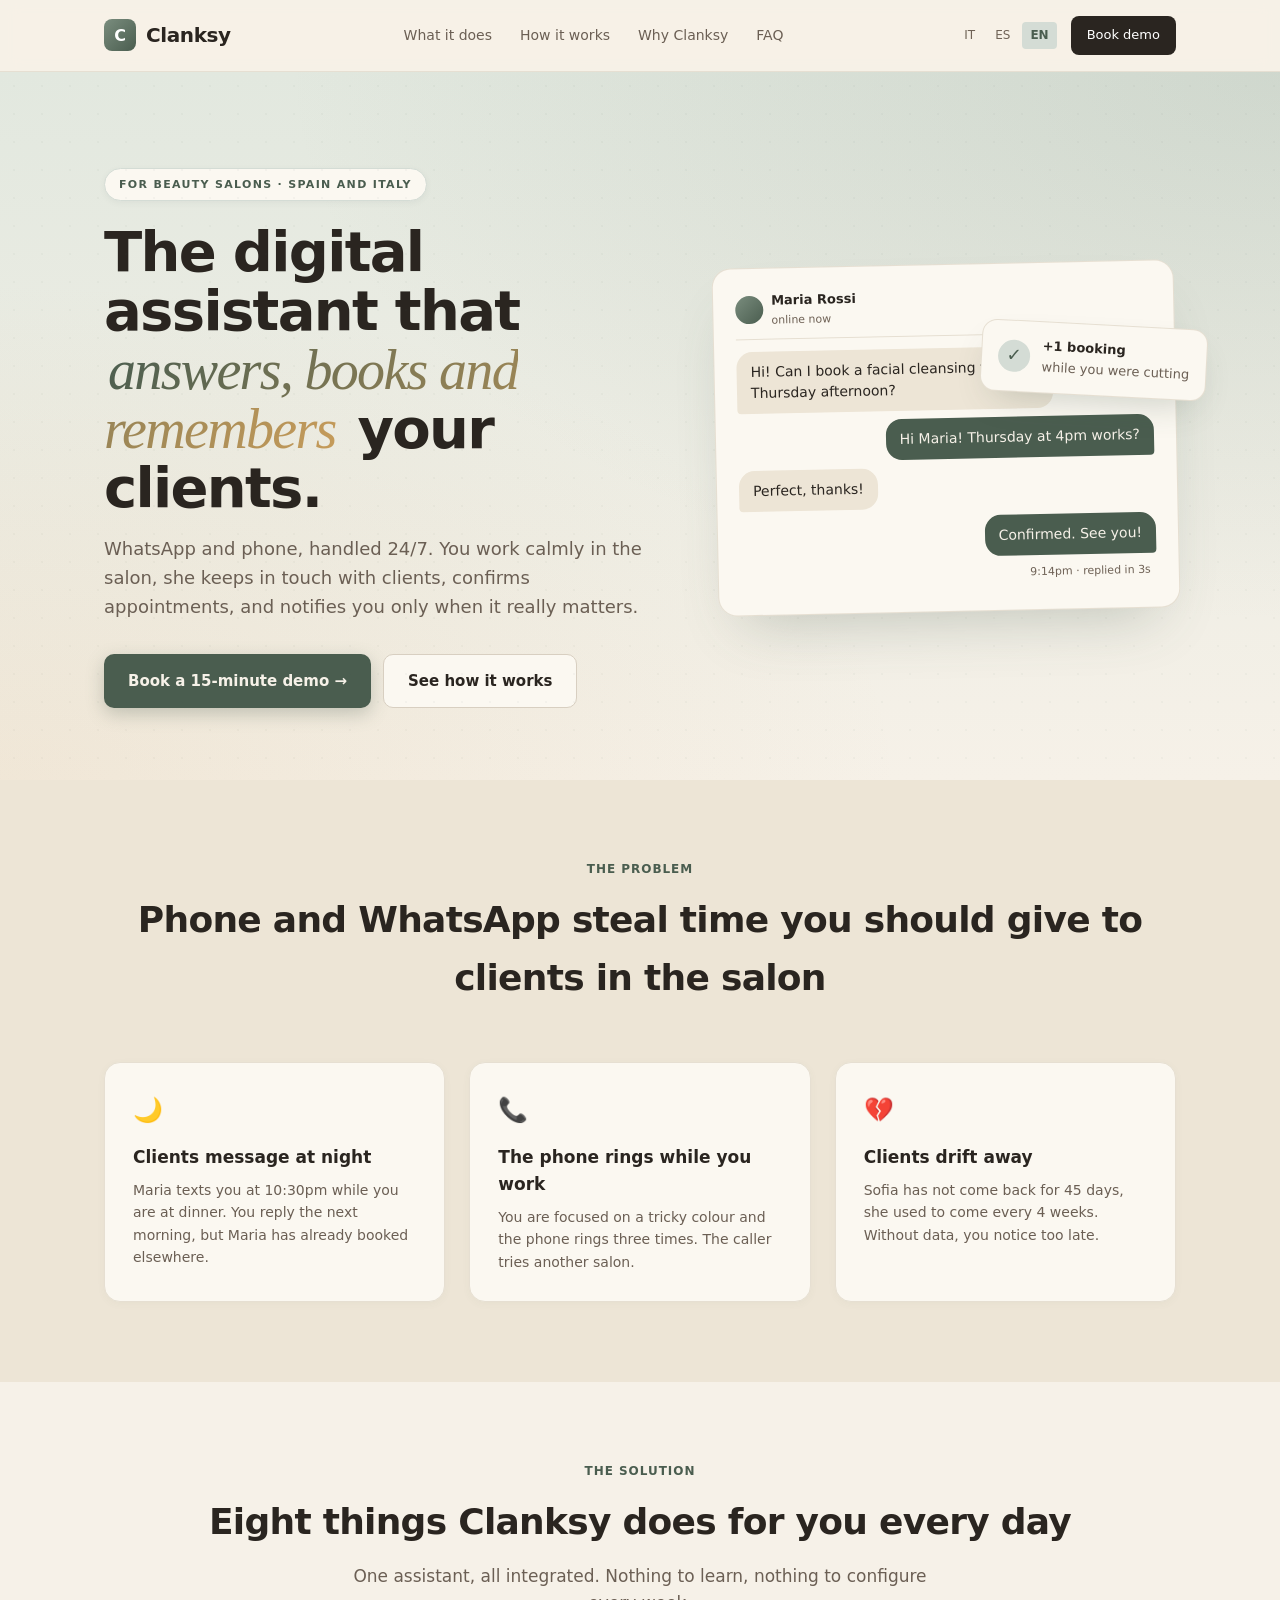
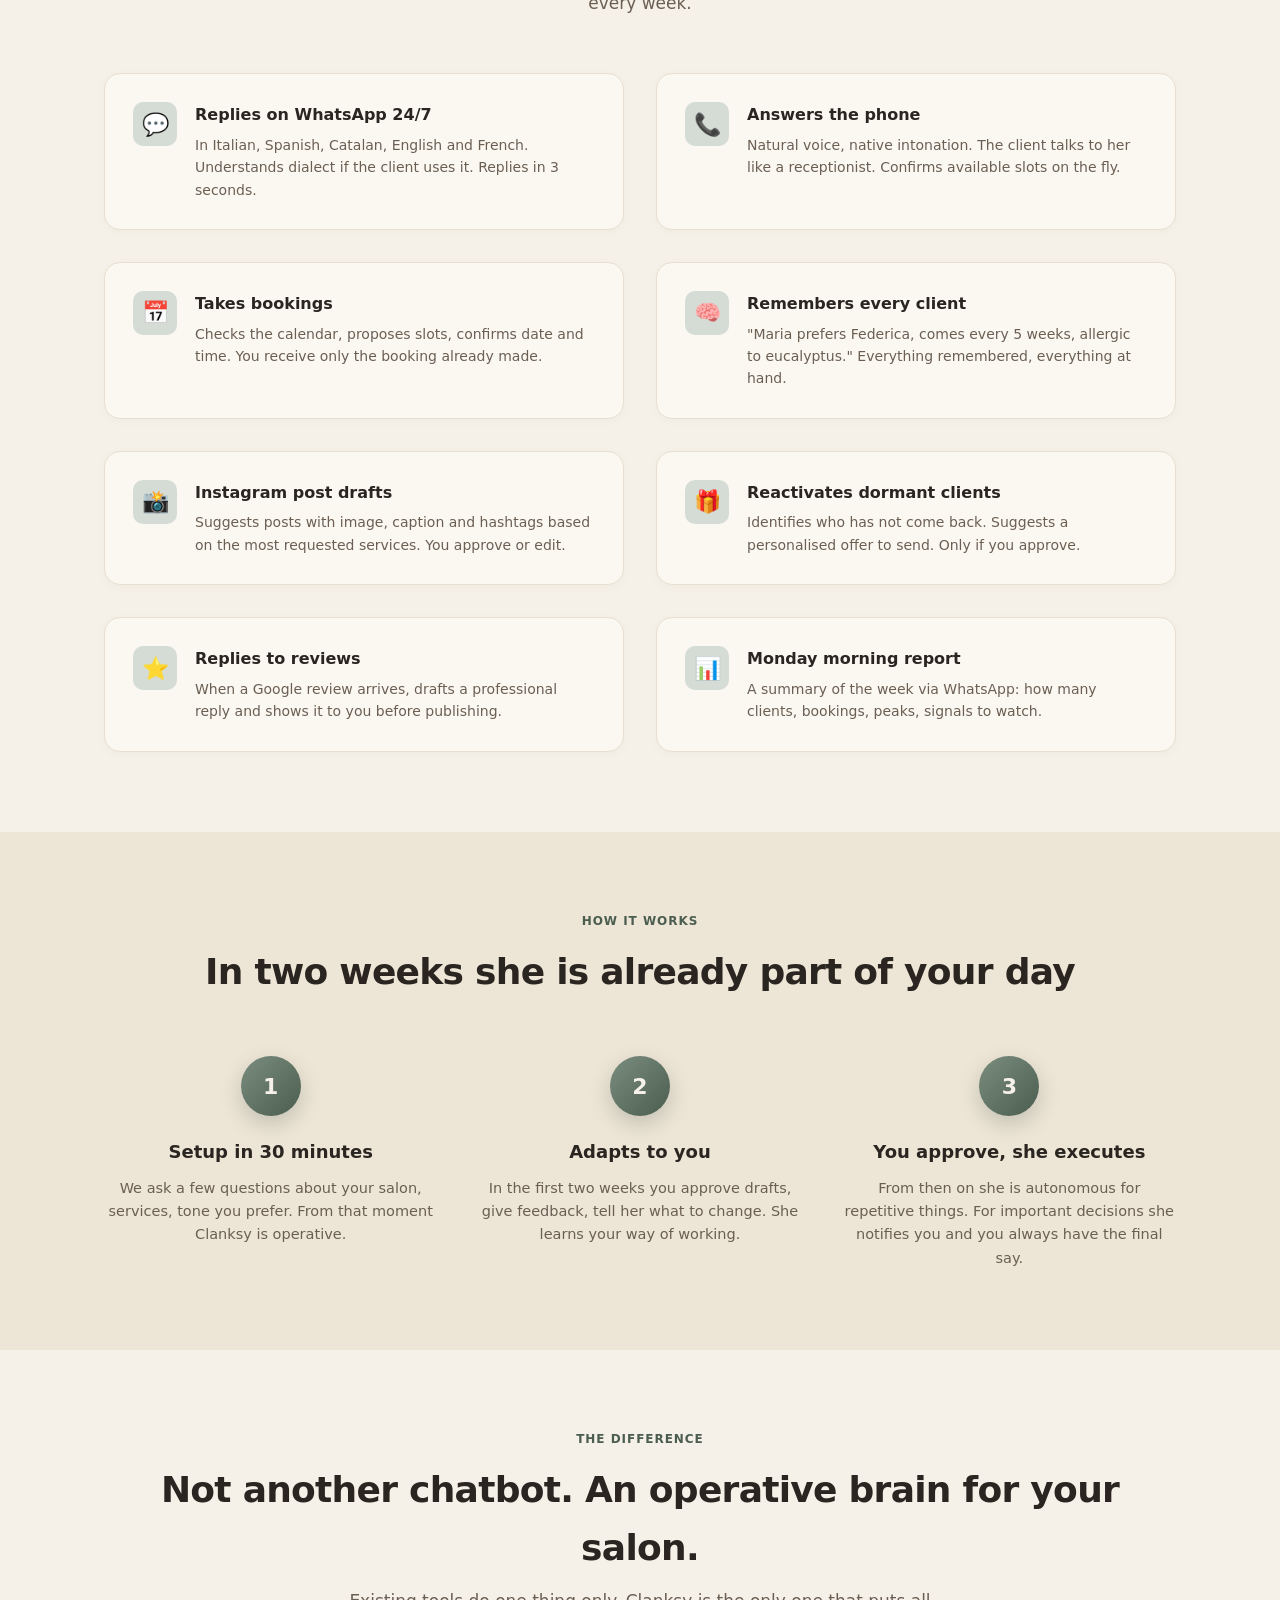
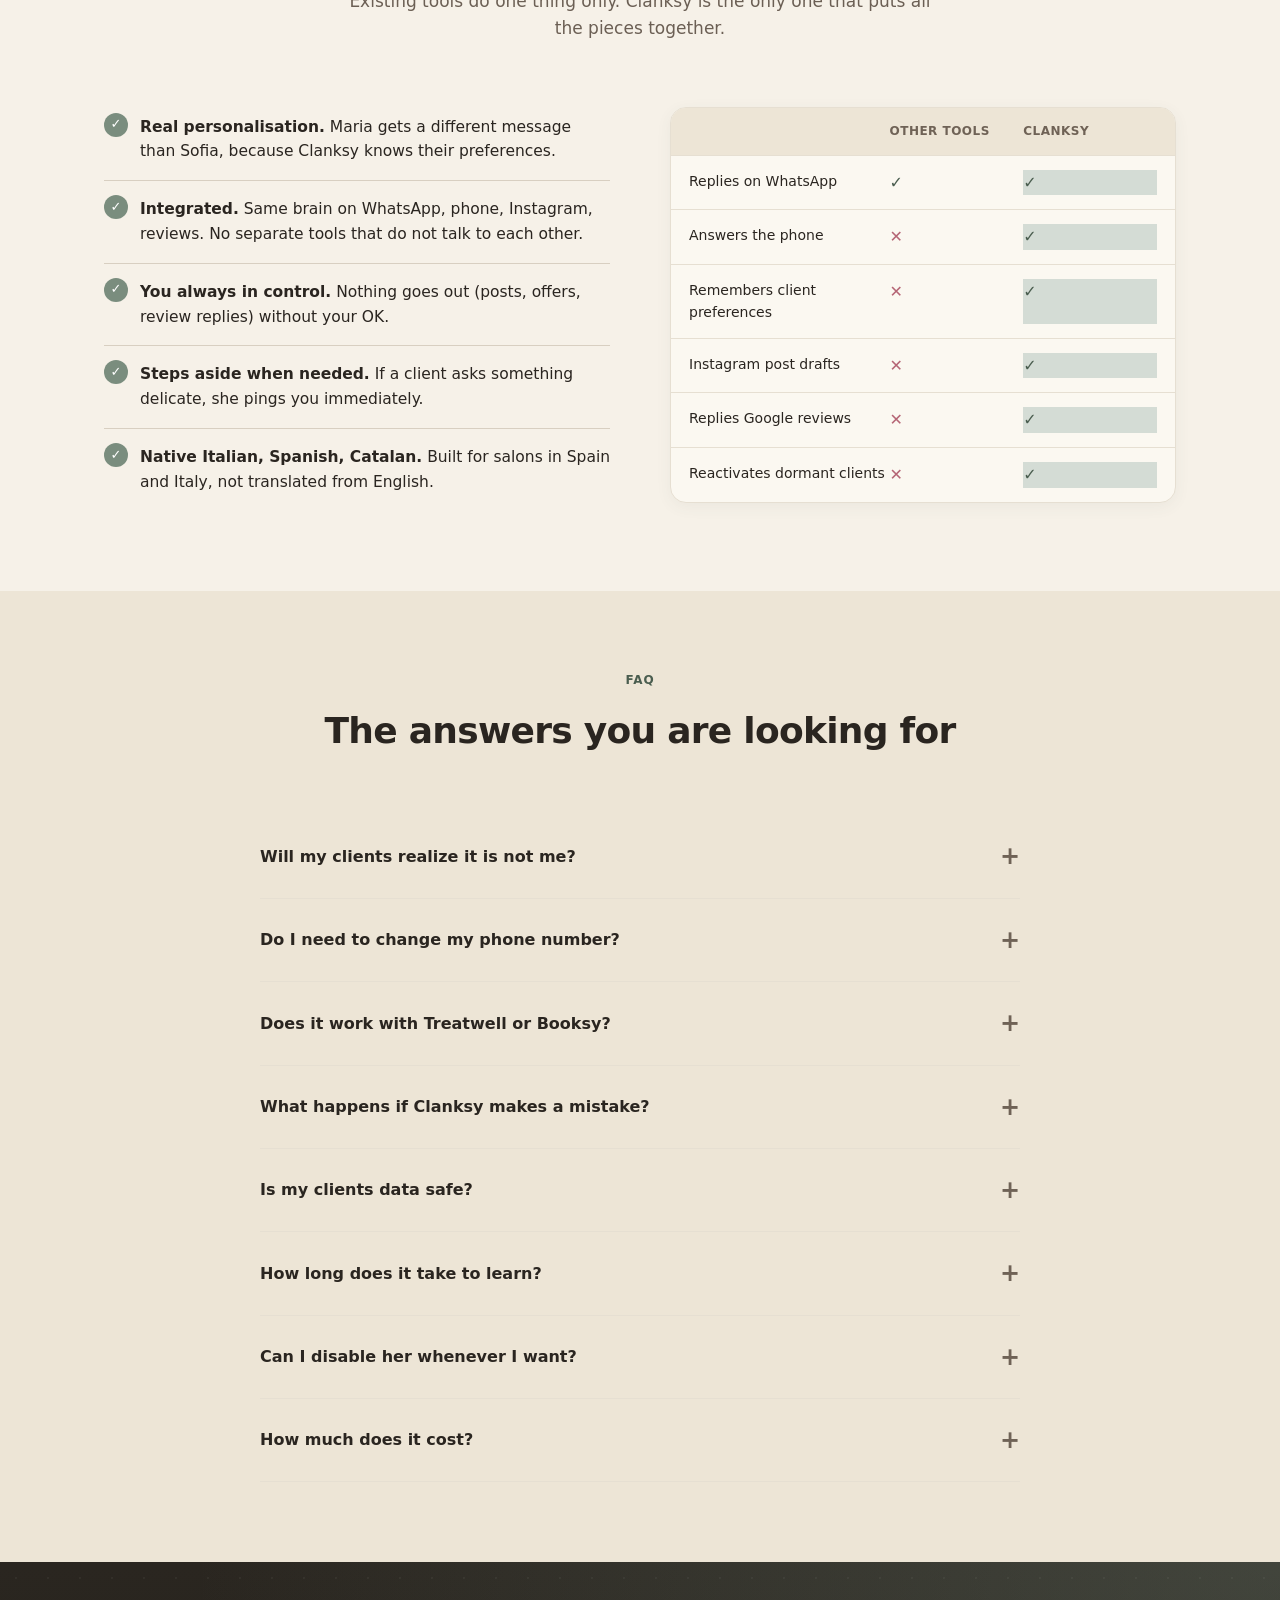
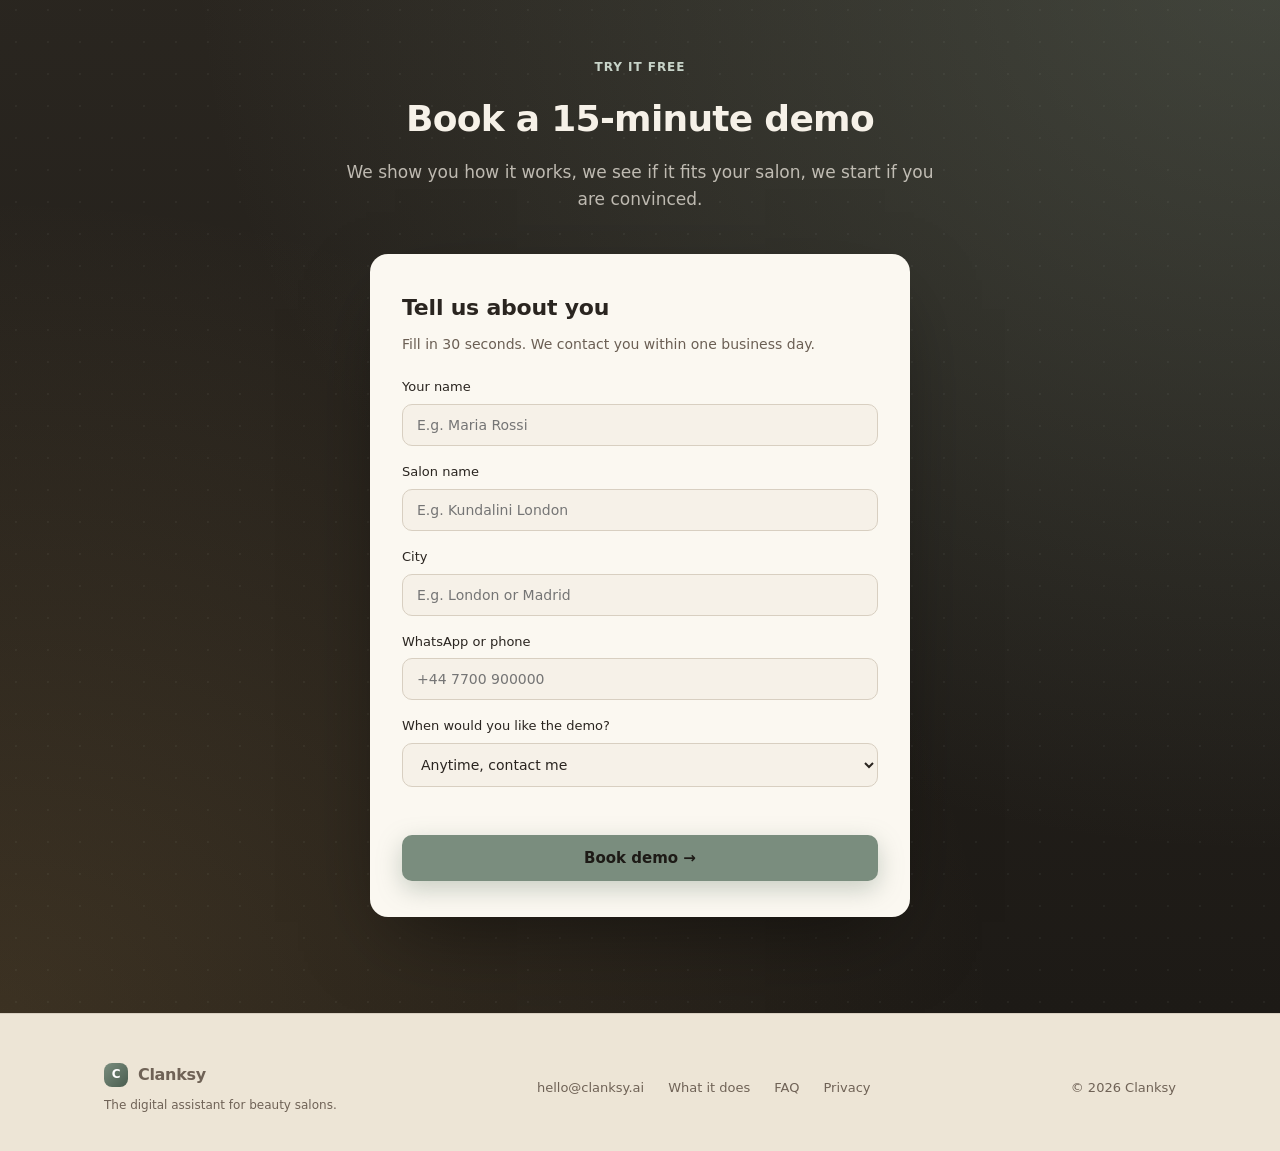
==== en.html @ 22081053 "Emergency static landing restore" ====
<!DOCTYPE html>
<html lang="en">
<head>
<meta charset="UTF-8">
<meta name="viewport" content="width=device-width, initial-scale=1, viewport-fit=cover">
<title>Clanksy · The digital assistant for beauty salons</title>
<meta name="description" content="The AI assistant that answers WhatsApp and phone calls, takes bookings, remembers your clients and suggests targeted offers. For beauty salons in Spain and Italy.">
<meta property="og:title" content="Clanksy · The digital assistant for beauty salons">
<meta property="og:description" content="WhatsApp + phone + smart marketing, in one place. You work in the salon, she keeps the thread with your clients 24 hours a day.">
<meta property="og:type" content="website">
<meta property="og:url" content="https://clanksy.ai/">
<link rel="alternate" hreflang="en" href="https://clanksy.ai/">
<link rel="alternate" hreflang="es" href="https://clanksy.ai/es">
<link rel="alternate" hreflang="en" href="https://clanksy.ai/en">
<link rel="icon" href="data:image/svg+xml,%3Csvg xmlns='http://www.w3.org/2000/svg' viewBox='0 0 100 100'%3E%3Crect width='100' height='100' rx='22' fill='%234a5d4f'/%3E%3Ctext x='50' y='68' text-anchor='middle' fill='%23f6f1e8' font-family='system-ui' font-size='62' font-weight='800'%3EC%3C/text%3E%3C/svg%3E">
<link rel="stylesheet" href="assets/style.css?v=20260509-mobile2">
</head>
<body>

<!-- ====================== HEADER ====================== -->
<header class="site-header">
  <div class="wrap nav">
    <a href="/" class="logo">
      <span class="logo-mark">C</span>
      <span>Clanksy</span>
    </a>
    <nav class="nav-links">
      <a href="#cosa-fa">What it does</a>
      <a href="#come-funziona">How it works</a>
      <a href="#perche">Why Clanksy</a>
      <a href="#faq">FAQ</a>
    </nav>
    <div style="display:flex;gap:14px;align-items:center;">
      <div class="lang-switch">
        <a href="/">IT</a>
        <a href="/es">ES</a>
        <a href="/en" class="active">EN</a>
      </div>
      <a href="#demo" class="nav-cta">Book demo</a>
    </div>
  </div>
</header>

<main id="main-content">

<!-- ====================== HERO ====================== -->
<section class="hero">
  <div class="wrap hero-grid">
    <div>
      <span class="eyebrow">For beauty salons · Spain and Italy</span>
      <h1 class="h1">The digital assistant that <em>answers, books and remembers</em> your clients.</h1>
      <p class="lead">
        WhatsApp and phone, handled 24/7. You work calmly in the salon, she
        keeps in touch with clients, confirms appointments, and notifies you only
        when it really matters.
      </p>
      <div class="btn-row">
        <a href="#demo" class="btn btn-primary">Book a 15-minute demo →</a>
        <a href="#cosa-fa" class="btn btn-secondary">See how it works</a>
      </div>
    </div>
    <div class="hero-illu">
      <div class="hero-card">
        <div class="chat-head">
          <div class="chat-avatar"></div>
          <div>
            <div class="chat-name">Maria Rossi</div>
            <div class="chat-status">online now</div>
          </div>
        </div>
        <div class="chat-bubble in">
          <div class="msg">Hi! Can I book a facial cleansing for Thursday afternoon?</div>
        </div>
        <div class="chat-bubble out">
          <div class="msg">Hi Maria! Thursday at 4pm works?</div>
        </div>
        <div class="chat-bubble in">
          <div class="msg">Perfect, thanks!</div>
        </div>
        <div class="chat-bubble out">
          <div class="msg">Confirmed. See you!</div>
        </div>
        <div class="chat-time" style="text-align:right;">9:14pm · replied in 3s</div>
      </div>
      <div class="hero-card-2">
        <div class="booking-badge">✓</div>
        <div>
          <div class="booking-title">+1 booking</div>
          <div>while you were cutting</div>
        </div>
      </div>
    </div>
  </div>
</section>

<!-- ====================== PROBLEM ====================== -->
<section class="section section-tinted">
  <div class="wrap">
    <div class="section-header">
      <div class="section-eyebrow">The problem</div>
      <h2 class="section-title">Phone and WhatsApp steal time you should give to clients in the salon</h2>
    </div>
    <div class="problem-grid">
      <div class="problem-card">
        <div class="problem-icon">🌙</div>
        <h3 class="problem-title">Clients message at night</h3>
        <p class="problem-desc">Maria texts you at 10:30pm while you are at dinner. You reply the next morning, but Maria has already booked elsewhere.</p>
      </div>
      <div class="problem-card">
        <div class="problem-icon">📞</div>
        <h3 class="problem-title">The phone rings while you work</h3>
        <p class="problem-desc">You are focused on a tricky colour and the phone rings three times. The caller tries another salon.</p>
      </div>
      <div class="problem-card">
        <div class="problem-icon">💔</div>
        <h3 class="problem-title">Clients drift away</h3>
        <p class="problem-desc">Sofia has not come back for 45 days, she used to come every 4 weeks. Without data, you notice too late.</p>
      </div>
    </div>
  </div>
</section>

<!-- ====================== COSA FA ====================== -->
<section class="section" id="cosa-fa">
  <div class="wrap">
    <div class="section-header">
      <div class="section-eyebrow">The solution</div>
      <h2 class="section-title">Eight things Clanksy does for you every day</h2>
      <p class="section-sub">One assistant, all integrated. Nothing to learn, nothing to configure every week.</p>
    </div>
    <div class="feature-grid">
      <div class="feature">
        <div class="feature-icon-box">💬</div>
        <div class="feature-text">
          <h3>Replies on WhatsApp 24/7</h3>
          <p>In Italian, Spanish, Catalan, English and French. Understands dialect if the client uses it. Replies in 3 seconds.</p>
        </div>
      </div>
      <div class="feature">
        <div class="feature-icon-box">📞</div>
        <div class="feature-text">
          <h3>Answers the phone</h3>
          <p>Natural voice, native intonation. The client talks to her like a receptionist. Confirms available slots on the fly.</p>
        </div>
      </div>
      <div class="feature">
        <div class="feature-icon-box">📅</div>
        <div class="feature-text">
          <h3>Takes bookings</h3>
          <p>Checks the calendar, proposes slots, confirms date and time. You receive only the booking already made.</p>
        </div>
      </div>
      <div class="feature">
        <div class="feature-icon-box">🧠</div>
        <div class="feature-text">
          <h3>Remembers every client</h3>
          <p>"Maria prefers Federica, comes every 5 weeks, allergic to eucalyptus." Everything remembered, everything at hand.</p>
        </div>
      </div>
      <div class="feature">
        <div class="feature-icon-box">📸</div>
        <div class="feature-text">
          <h3>Instagram post drafts</h3>
          <p>Suggests posts with image, caption and hashtags based on the most requested services. You approve or edit.</p>
        </div>
      </div>
      <div class="feature">
        <div class="feature-icon-box">🎁</div>
        <div class="feature-text">
          <h3>Reactivates dormant clients</h3>
          <p>Identifies who has not come back. Suggests a personalised offer to send. Only if you approve.</p>
        </div>
      </div>
      <div class="feature">
        <div class="feature-icon-box">⭐</div>
        <div class="feature-text">
          <h3>Replies to reviews</h3>
          <p>When a Google review arrives, drafts a professional reply and shows it to you before publishing.</p>
        </div>
      </div>
      <div class="feature">
        <div class="feature-icon-box">📊</div>
        <div class="feature-text">
          <h3>Monday morning report</h3>
          <p>A summary of the week via WhatsApp: how many clients, bookings, peaks, signals to watch.</p>
        </div>
      </div>
    </div>
  </div>
</section>

<!-- ====================== COME FUNZIONA ====================== -->
<section class="section section-tinted" id="come-funziona">
  <div class="wrap">
    <div class="section-header">
      <div class="section-eyebrow">How it works</div>
      <h2 class="section-title">In two weeks she is already part of your day</h2>
    </div>
    <div class="how-grid">
      <div class="how-step">
        <div class="how-num">1</div>
        <h3>Setup in 30 minutes</h3>
        <p>We ask a few questions about your salon, services, tone you prefer. From that moment Clanksy is operative.</p>
      </div>
      <div class="how-step">
        <div class="how-num">2</div>
        <h3>Adapts to you</h3>
        <p>In the first two weeks you approve drafts, give feedback, tell her what to change. She learns your way of working.</p>
      </div>
      <div class="how-step">
        <div class="how-num">3</div>
        <h3>You approve, she executes</h3>
        <p>From then on she is autonomous for repetitive things. For important decisions she notifies you and you always have the final say.</p>
      </div>
    </div>
  </div>
</section>

<!-- ====================== PERCHÉ CLANKSY ====================== -->
<section class="section" id="perche">
  <div class="wrap">
    <div class="section-header">
      <div class="section-eyebrow">The difference</div>
      <h2 class="section-title">Not another chatbot. An operative brain for your salon.</h2>
      <p class="section-sub">Existing tools do one thing only. Clanksy is the only one that puts all the pieces together.</p>
    </div>
    <div class="why-grid">
      <ul class="why-list">
        <li><strong>Real personalisation.</strong> Maria gets a different message than Sofia, because Clanksy knows their preferences.</li>
        <li><strong>Integrated.</strong> Same brain on WhatsApp, phone, Instagram, reviews. No separate tools that do not talk to each other.</li>
        <li><strong>You always in control.</strong> Nothing goes out (posts, offers, review replies) without your OK.</li>
        <li><strong>Steps aside when needed.</strong> If a client asks something delicate, she pings you immediately.</li>
        <li><strong>Native Italian, Spanish, Catalan.</strong> Built for salons in Spain and Italy, not translated from English.</li>
      </ul>
      <div class="competitor-table">
        <div class="row head">
          <div></div>
          <div>Other tools</div>
          <div>Clanksy</div>
        </div>
        <div class="row">
          <div>Replies on WhatsApp</div>
          <div class="check">✓</div>
          <div class="you check">✓</div>
        </div>
        <div class="row">
          <div>Answers the phone</div>
          <div class="nope">✕</div>
          <div class="you check">✓</div>
        </div>
        <div class="row">
          <div>Remembers client preferences</div>
          <div class="nope">✕</div>
          <div class="you check">✓</div>
        </div>
        <div class="row">
          <div>Instagram post drafts</div>
          <div class="nope">✕</div>
          <div class="you check">✓</div>
        </div>
        <div class="row">
          <div>Replies Google reviews</div>
          <div class="nope">✕</div>
          <div class="you check">✓</div>
        </div>
        <div class="row">
          <div>Reactivates dormant clients</div>
          <div class="nope">✕</div>
          <div class="you check">✓</div>
        </div>
      </div>
    </div>
  </div>
</section>

<!-- ====================== FAQ ====================== -->
<section class="section section-tinted" id="faq">
  <div class="wrap">
    <div class="section-header">
      <div class="section-eyebrow">FAQ</div>
      <h2 class="section-title">The answers you are looking for</h2>
    </div>
    <div class="faq">
      <details class="faq-item">
        <summary>Will my clients realize it is not me?</summary>
        <div class="answer">Clanksy introduces herself as the salon digital assistant, never pretends to be you. The tone is what you configure: friendly, professional, warm, as you prefer. To clients she is a colleague of the salon, not a machine.</div>
      </details>
      <details class="faq-item">
        <summary>Do I need to change my phone number?</summary>
        <div class="answer">No. You can keep your current number and forward to Clanksy only the missed calls (so you answer when you can, she answers when you are busy). Or activate a dedicated number for public presence.</div>
      </details>
      <details class="faq-item">
        <summary>Does it work with Treatwell or Booksy?</summary>
        <div class="answer">Yes. We import client history and appointments from the platform you already use during onboarding. Your existing calendar keeps working as before.</div>
      </details>
      <details class="faq-item">
        <summary>What happens if Clanksy makes a mistake?</summary>
        <div class="answer">Nothing goes out without your OK: Instagram posts, offers, review replies. For direct client messages, if Clanksy has a doubt she pings you on WhatsApp before replying. You can also correct her by voice at any time ("do not propose offers on Sunday") and she adapts immediately.</div>
      </details>
      <details class="faq-item">
        <summary>Is my clients data safe?</summary>
        <div class="answer">Yes. Servers in Europe, GDPR compliant. Full conversations are never stored: we only extract relevant preferences (e.g. "loves warm colour", "comes Tuesday afternoon") and they can be deleted on client request. No data sold to third parties, ever.</div>
      </details>
      <details class="faq-item">
        <summary>How long does it take to learn?</summary>
        <div class="answer">Initial setup is 30 minutes, we do it together. First two weeks are adaptation (you approve drafts, give feedback). From week 3 she is autonomous. You control from the dashboard on your phone, two taps.</div>
      </details>
      <details class="faq-item">
        <summary>Can I disable her whenever I want?</summary>
        <div class="answer">Yes, anytime. Even just one feature (e.g. turn off auto offers but keep the receptionist) or everything. You can do it from the dashboard or by talking to her directly.</div>
      </details>
      <details class="faq-item">
        <summary>How much does it cost?</summary>
        <div class="answer">We are defining the final price. We are in pilot phase with a limited number of salons: contact us to discuss, we give you access and then decide together if it makes sense to continue.</div>
      </details>
    </div>
  </div>
</section>

<!-- ====================== FINAL CTA / FORM ====================== -->
<section class="final-cta" id="demo">
  <div class="wrap">
    <div class="section-header" style="margin-bottom:0;">
      <div class="section-eyebrow">Try it free</div>
      <h2 class="section-title">Book a 15-minute demo</h2>
      <p class="section-sub">We show you how it works, we see if it fits your salon, we start if you are convinced.</p>
    </div>

    <form class="form-card" id="demo-form" onsubmit="return submitDemo(event)">
      <h3>Tell us about you</h3>
      <p>Fill in 30 seconds. We contact you within one business day.</p>
      <div class="form-row">
        <label for="f-nome">Your name</label>
        <input type="text" id="f-nome" name="nome" required placeholder="E.g. Maria Rossi">
      </div>
      <div class="form-row">
        <label for="f-salone">Salon name</label>
        <input type="text" id="f-salone" name="salone" required placeholder="E.g. Kundalini London">
      </div>
      <div class="form-row">
        <label for="f-citta">City</label>
        <input type="text" id="f-citta" name="citta" required placeholder="E.g. London or Madrid">
      </div>
      <div class="form-row">
        <label for="f-telefono">WhatsApp or phone</label>
        <input type="tel" id="f-telefono" name="telefono" required placeholder="+44 7700 900000">
      </div>
      <div class="form-row">
        <label for="f-quando">When would you like the demo?</label>
        <select id="f-quando" name="quando">
          <option value="qualunque">Anytime, contact me</option>
          <option value="domani">By tomorrow</option>
          <option value="settimana">This week</option>
          <option value="prossima">Next week</option>
        </select>
      </div>
      <button type="submit" class="btn btn-primary">Book demo →</button>
      <div class="form-success" id="form-ok">
        Thanks! We will contact you shortly on the number you provided.
      </div>
      <div class="form-error" id="form-err">
        An error occurred. Try again or write to hello@clanksy.ai.
      </div>
    </form>
  </div>
</section>

</main>

<!-- ====================== FOOTER ====================== -->
<footer class="footer">
  <div class="wrap footer-grid">
    <div>
      <div class="logo" style="font-size:16px;">
        <span class="logo-mark" style="width:24px;height:24px;font-size:12px;">C</span>
        <span>Clanksy</span>
      </div>
      <div style="margin-top:8px;font-size:12px;">The digital assistant for beauty salons.</div>
    </div>
    <div style="display:flex;gap:24px;flex-wrap:wrap;">
      <a href="mailto:hello@clanksy.ai">hello@clanksy.ai</a>
      <a href="#cosa-fa">What it does</a>
      <a href="#faq">FAQ</a>
      <a href="/privacy">Privacy</a>
    </div>
    <div>© 2026 Clanksy</div>
  </div>
</footer>

<!-- ====================== JS ====================== -->
<script src="/config.js"></script>
<script>
const FORM_ENDPOINT = window.CLANKSY_FORM_ENDPOINT || 'https://api.clanksy.ai/webhook/landing-demo-request';

async function submitDemo(e) {
  e.preventDefault();
  const form = e.target;
  const data = Object.fromEntries(new FormData(form));
  data.lang = 'en';
  data.referrer = document.referrer || 'direct';
  data.ts = new Date().toISOString();

  const ok = document.getElementById('form-ok');
  const err = document.getElementById('form-err');
  ok.style.display = 'none';
  err.style.display = 'none';

  try {
    const r = await fetch(FORM_ENDPOINT, {
      method: 'POST',
      body: new URLSearchParams(data)
    });
    if (r.ok) {
      form.reset();
      ok.style.display = 'block';
    } else {
      err.style.display = 'block';
    }
  } catch (e) {
    err.style.display = 'block';
  }
  return false;
}
</script>

</body>
</html>
---- assets/style.css ----
/* =============================================================================
   Clanksy landing — Design system minimal
   ============================================================================= */

:root {
  /* Palette spa/wellness — toni caldi e riposanti, no bianco puro */
  --c-bg: #f6f1e8;            /* cream chiaro caldo */
  --c-bg-soft: #ede5d6;       /* sand piu scuro, section alternate */
  --c-bg-tinted: #e2e8df;     /* verde-salvia chiarissimo, hero */
  --c-bg-deep: #2a2620;       /* warm dark per CTA finale */
  --c-card: #fbf8f1;          /* card warm off-white */
  --c-text: #2a2520;          /* warm dark, no slate freddo */
  --c-text-soft: #6b5f54;     /* warm grey-brown */
  --c-text-muted: #6f6256;    /* sand-grey leggibile su cream/sand */
  --c-accent: #7a8d7e;        /* sage green riposante */
  --c-accent-strong: #4a5d4f; /* deep sage */
  --c-accent-soft: #d4dcd5;   /* sage tint per badge */
  --c-accent-glow: #c8d4c9;   /* highlight molto soft */
  --c-border: #d8cfc1;        /* warm cream border */
  --c-border-soft: #e6dfd2;   /* divider piu chiaro */
  --c-rose: #b56575;          /* rosa muted, no shocking pink */
  --c-amber: #c79c5a;         /* amber per accento secondario */
}

* { box-sizing: border-box; margin: 0; padding: 0; }
html { scroll-behavior: smooth; }
body {
  font-family: -apple-system, BlinkMacSystemFont, 'Inter', 'Segoe UI', system-ui, sans-serif;
  font-feature-settings: "ss01", "cv11";
  -webkit-font-smoothing: antialiased;
  color: var(--c-text);
  background: var(--c-bg);
  line-height: 1.6;
  overflow-x: hidden;
}
a { color: inherit; text-decoration: none; }
img, svg { max-width: 100%; display: block; }
button { font-family: inherit; cursor: pointer; border: none; background: none; }

.wrap { max-width: 1120px; margin: 0 auto; padding: 0 24px; }

/* Header */
.site-header {
  position: sticky; top: 0; z-index: 50;
  background: rgba(246, 241, 232, 0.85);
  backdrop-filter: saturate(180%) blur(10px);
  border-bottom: 1px solid var(--c-border-soft);
}
.nav {
  display: flex; align-items: center; justify-content: space-between;
  padding: 16px 0;
}
.site-header .wrap.nav {
  padding-left: 24px;
  padding-right: 24px;
}
.logo {
  display: flex; align-items: center; gap: 10px;
  font-size: 20px; font-weight: 700;
  letter-spacing: -0.02em;
}
.logo-mark {
  width: 32px; height: 32px;
  background: linear-gradient(135deg, var(--c-accent) 0%, var(--c-accent-strong) 100%);
  color: white;
  border-radius: 8px;
  display: flex; align-items: center; justify-content: center;
  font-size: 16px; font-weight: 800;
}
.nav-links {
  display: flex; gap: 28px; align-items: center;
  font-size: 14px;
  color: var(--c-text-soft);
}
.nav-links a:hover { color: var(--c-text); }
.nav-cta {
  background: var(--c-text);
  color: white;
  padding: 9px 16px;
  border-radius: 8px;
  font-size: 13px; font-weight: 500;
  transition: background 0.15s;
}
.nav-cta:hover { background: var(--c-accent-strong); color: white; }
.lang-switch {
  display: flex; gap: 4px;
  font-size: 12px;
  color: var(--c-text-muted);
}
.lang-switch a {
  padding: 4px 8px; border-radius: 4px;
}
.lang-switch a.active {
  background: var(--c-accent-soft); color: var(--c-accent-strong); font-weight: 600;
}

/* Hero */
.hero {
  padding: 96px 0 72px;
  background:
    radial-gradient(ellipse at top right, rgba(122, 141, 126, 0.18) 0%, transparent 55%),
    radial-gradient(ellipse at bottom left, rgba(199, 156, 90, 0.12) 0%, transparent 50%),
    linear-gradient(180deg, var(--c-bg-tinted) 0%, var(--c-bg) 100%);
  position: relative;
  overflow: hidden;
}
.hero::before {
  content: "";
  position: absolute;
  inset: 0;
  background-image: radial-gradient(rgba(74, 93, 79, 0.04) 1px, transparent 1px);
  background-size: 28px 28px;
  pointer-events: none;
}
.hero-grid {
  display: grid;
  grid-template-columns: 1.2fr 1fr;
  gap: 60px;
  align-items: center;
}
@media (max-width: 860px) {
  .hero-grid { grid-template-columns: 1fr; gap: 40px; }
}
.eyebrow {
  display: inline-block;
  font-size: 11px; font-weight: 600;
  text-transform: uppercase; letter-spacing: 0.12em;
  color: var(--c-accent-strong);
  background: var(--c-card);
  border: 1px solid var(--c-accent-soft);
  padding: 7px 14px;
  border-radius: 100px;
  margin-bottom: 22px;
  box-shadow: 0 2px 6px rgba(74, 93, 79, 0.06);
}
.h1 {
  font-size: 56px;
  font-weight: 700;
  line-height: 1.05;
  letter-spacing: -0.03em;
  color: var(--c-text);
  margin-bottom: 18px;
}
.h1 em {
  font-style: italic;
  font-family: Georgia, 'Times New Roman', serif;
  font-weight: 500;
  background: linear-gradient(120deg, var(--c-accent-strong) 0%, var(--c-amber) 100%);
  -webkit-background-clip: text;
  background-clip: text;
  -webkit-text-fill-color: transparent;
  padding: 0 4px;
}
@media (max-width: 860px) { .h1 { font-size: 36px; } }
.lead {
  font-size: 18px;
  color: var(--c-text-soft);
  margin-bottom: 32px;
  max-width: 540px;
}
.btn {
  display: inline-flex; align-items: center; gap: 8px;
  padding: 14px 24px;
  border-radius: 10px;
  font-weight: 600;
  font-size: 15px;
  transition: transform 0.15s, box-shadow 0.15s;
}
.btn-primary {
  background: var(--c-accent-strong);
  color: var(--c-bg);
  box-shadow: 0 6px 18px rgba(74, 93, 79, 0.28);
}
.btn-primary:hover {
  transform: translateY(-1px);
  background: var(--c-text);
  box-shadow: 0 10px 24px rgba(42, 38, 32, 0.30);
}
.btn-secondary {
  color: var(--c-text);
  background: var(--c-card);
  border: 1px solid var(--c-border);
}
.btn-secondary:hover { background: var(--c-bg-soft); border-color: var(--c-accent); }
.btn-row { display: flex; gap: 12px; flex-wrap: wrap; }

.hero-illu {
  position: relative;
}
.hero-card {
  background: var(--c-card);
  border-radius: 18px;
  padding: 22px;
  box-shadow:
    0 0 0 1px var(--c-border-soft),
    0 30px 60px -25px rgba(74, 93, 79, 0.30);
  transform: rotate(-1.2deg);
}
.chat-head {
  display: flex;
  align-items: center;
  gap: 8px;
  padding-bottom: 10px;
  border-bottom: 1px solid var(--c-border-soft);
  margin-bottom: 12px;
}
.chat-avatar {
  width: 28px;
  height: 28px;
  border-radius: 50%;
  background: linear-gradient(135deg, var(--c-accent), var(--c-accent-strong));
}
.chat-name {
  font-size: 13px;
  font-weight: 600;
  color: var(--c-text);
}
.chat-status {
  font-size: 11px;
  color: var(--c-text-muted);
}
.hero-card-2 {
  position: absolute;
  top: 60px; right: -30px;
  background: var(--c-card);
  border-radius: 14px;
  padding: 14px 16px;
  box-shadow:
    0 0 0 1px var(--c-border-soft),
    0 16px 36px -14px rgba(74, 93, 79, 0.30);
  transform: rotate(3deg);
  display: flex;
  align-items: center;
  gap: 12px;
  font-size: 13px;
  color: var(--c-text-soft);
}
.booking-badge {
  width: 32px;
  height: 32px;
  border-radius: 50%;
  background: var(--c-accent-soft);
  color: var(--c-accent-strong);
  display: flex;
  align-items: center;
  justify-content: center;
  font-size: 18px;
  font-weight: 700;
}
.booking-title {
  font-weight: 600;
  color: var(--c-text);
}
@media (max-width: 860px) { .hero-card-2 { display: none; } }
.chat-bubble {
  margin-bottom: 8px;
  display: flex;
}
.chat-bubble.in { justify-content: flex-start; }
.chat-bubble.out { justify-content: flex-end; }
.chat-bubble .msg {
  max-width: 76%;
  padding: 10px 14px;
  border-radius: 16px;
  font-size: 14px;
  line-height: 1.5;
}
.chat-bubble.in .msg {
  background: var(--c-bg-soft);
  color: var(--c-text);
  border-bottom-left-radius: 4px;
}
.chat-bubble.out .msg {
  background: var(--c-accent-strong);
  color: var(--c-bg);
  border-bottom-right-radius: 4px;
}
.chat-time { font-size: 11px; color: var(--c-text-muted); padding: 0 6px 6px; }

/* Sezioni generiche */
.section { padding: 80px 0; }
.section-tinted { background: var(--c-bg-soft); }
.section-header { text-align: center; margin-bottom: 56px; }
.section-eyebrow {
  font-size: 12px; font-weight: 600;
  text-transform: uppercase; letter-spacing: 0.08em;
  color: var(--c-accent-strong);
  margin-bottom: 12px;
}
.section-title {
  font-size: 36px;
  font-weight: 700;
  letter-spacing: -0.02em;
  margin-bottom: 12px;
}
@media (max-width: 860px) { .section-title { font-size: 28px; } }
.section-sub {
  font-size: 17px;
  color: var(--c-text-soft);
  max-width: 600px;
  margin: 0 auto;
}

/* Problem cards */
.problem-grid {
  display: grid;
  grid-template-columns: repeat(3, 1fr);
  gap: 24px;
}
@media (max-width: 860px) { .problem-grid { grid-template-columns: 1fr; } }
.problem-card {
  padding: 28px;
  background: var(--c-card);
  border-radius: 16px;
  border: 1px solid var(--c-border-soft);
  box-shadow: 0 2px 8px rgba(74, 93, 79, 0.04);
  transition: transform 0.25s, box-shadow 0.25s;
}
.problem-card:hover {
  transform: translateY(-2px);
  box-shadow: 0 12px 28px rgba(74, 93, 79, 0.10);
}
.problem-icon {
  font-size: 24px;
  margin-bottom: 14px;
}
.problem-title {
  font-size: 17px;
  font-weight: 600;
  margin-bottom: 8px;
  color: var(--c-text);
}
.problem-desc {
  font-size: 14px;
  color: var(--c-text-soft);
  line-height: 1.6;
}

/* Features */
.feature-grid {
  display: grid;
  grid-template-columns: repeat(2, 1fr);
  gap: 32px;
}
@media (max-width: 860px) { .feature-grid { grid-template-columns: 1fr; } }
.feature {
  display: flex; gap: 18px;
  padding: 28px;
  background: var(--c-card);
  border-radius: 16px;
  border: 1px solid var(--c-border-soft);
  box-shadow: 0 2px 8px rgba(74, 93, 79, 0.04);
  transition: border-color 0.25s, transform 0.25s, box-shadow 0.25s;
}
.feature:hover {
  border-color: var(--c-accent);
  transform: translateY(-2px);
  box-shadow: 0 14px 32px rgba(74, 93, 79, 0.10);
}
.feature-icon-box {
  flex-shrink: 0;
  width: 44px; height: 44px;
  border-radius: 10px;
  background: var(--c-accent-soft);
  color: var(--c-accent-strong);
  display: flex; align-items: center; justify-content: center;
  font-size: 22px;
}
.feature-text h3 {
  font-size: 16px; font-weight: 600;
  margin-bottom: 6px;
  color: var(--c-text);
}
.feature-text p {
  font-size: 14px; color: var(--c-text-soft); line-height: 1.6;
}

/* How it works */
.how-grid {
  display: grid;
  grid-template-columns: repeat(3, 1fr);
  gap: 36px;
}
@media (max-width: 860px) { .how-grid { grid-template-columns: 1fr; } }
.how-step {
  text-align: center;
  position: relative;
}
.how-num {
  width: 60px; height: 60px;
  margin: 0 auto 22px;
  border-radius: 50%;
  background: linear-gradient(135deg, var(--c-accent) 0%, var(--c-accent-strong) 100%);
  color: var(--c-bg);
  font-size: 22px;
  font-weight: 700;
  display: flex; align-items: center; justify-content: center;
  box-shadow: 0 8px 20px rgba(74, 93, 79, 0.25);
}
.how-step h3 {
  font-size: 18px; font-weight: 600;
  margin-bottom: 10px;
}
.how-step p {
  font-size: 14.5px;
  color: var(--c-text-soft);
  line-height: 1.6;
}

/* Why us / differentiators */
.why-grid {
  display: grid;
  grid-template-columns: 1fr 1fr;
  gap: 60px;
  align-items: center;
}
@media (max-width: 860px) { .why-grid { grid-template-columns: 1fr; gap: 32px; } }
.why-list { list-style: none; padding: 0; }
.why-list li {
  padding: 16px 0 16px 36px;
  position: relative;
  font-size: 15.5px;
  color: var(--c-text);
  border-bottom: 1px solid var(--c-border);
  line-height: 1.6;
}
.why-list li:last-child { border-bottom: none; }
.why-list li::before {
  content: "✓";
  position: absolute;
  left: 0; top: 14px;
  width: 24px; height: 24px;
  background: var(--c-accent);
  color: white;
  border-radius: 50%;
  display: flex; align-items: center; justify-content: center;
  font-size: 13px;
  font-weight: bold;
}
.why-list strong { color: var(--c-text); }

.competitor-table {
  background: var(--c-card);
  border-radius: 16px;
  border: 1px solid var(--c-border-soft);
  box-shadow: 0 4px 16px rgba(74, 93, 79, 0.06);
  overflow: hidden;
  font-size: 14px;
}
.competitor-table .row {
  display: grid;
  grid-template-columns: 1.5fr 1fr 1fr;
  padding: 14px 18px;
  border-bottom: 1px solid var(--c-border-soft);
}
.competitor-table .row:last-child { border-bottom: none; }
.competitor-table .row.head {
  background: var(--c-bg-soft);
  font-weight: 600;
  font-size: 12px;
  text-transform: uppercase;
  letter-spacing: 0.04em;
  color: var(--c-text-muted);
}
.competitor-table .check { color: var(--c-accent-strong); font-weight: 700; font-size: 16px; }
.competitor-table .nope { color: var(--c-rose); font-size: 16px; }
.competitor-table .you {
  background: var(--c-accent-soft);
  font-weight: 600;
}

/* FAQ */
.faq {
  max-width: 760px;
  margin: 0 auto;
}
.faq-item {
  border-bottom: 1px solid var(--c-border-soft);
}
.faq-item summary {
  padding: 22px 0;
  font-size: 16px;
  font-weight: 600;
  color: var(--c-text);
  cursor: pointer;
  list-style: none;
  display: flex;
  justify-content: space-between;
  align-items: center;
}
.faq-item summary::-webkit-details-marker { display: none; }
.faq-item summary::after {
  content: "+";
  font-size: 24px;
  color: var(--c-text-muted);
  transition: transform 0.2s;
}
.faq-item[open] summary::after {
  transform: rotate(45deg);
}
.faq-item .answer {
  padding: 0 0 22px;
  color: var(--c-text-soft);
  font-size: 14.5px;
  line-height: 1.65;
}

/* Final CTA */
.final-cta {
  background:
    radial-gradient(ellipse at top right, rgba(122, 141, 126, 0.30) 0%, transparent 60%),
    radial-gradient(ellipse at bottom left, rgba(199, 156, 90, 0.18) 0%, transparent 55%),
    linear-gradient(180deg, #2a2620 0%, #1d1a16 100%);
  color: var(--c-bg);
  padding: 96px 0;
  text-align: center;
  position: relative;
  overflow: hidden;
}
.final-cta::before {
  content: "";
  position: absolute;
  inset: 0;
  background-image: radial-gradient(rgba(212, 220, 213, 0.05) 1px, transparent 1px);
  background-size: 32px 32px;
  pointer-events: none;
}
.final-cta .section-title { color: var(--c-bg); position: relative; }
.final-cta .section-sub { color: rgba(246, 241, 232, 0.72); position: relative; }
.final-cta .section-eyebrow { color: var(--c-accent-glow); }
.final-cta .btn-primary {
  background: var(--c-accent);
  color: #1d1a16;
  margin-top: 32px;
  box-shadow: 0 8px 24px rgba(122, 141, 126, 0.40);
}
.final-cta .btn-primary:hover {
  background: var(--c-accent-glow);
  color: var(--c-text);
}

/* Form */
.form-card {
  max-width: 540px;
  margin: 40px auto 0;
  background: var(--c-card);
  color: var(--c-text);
  padding: 36px 32px;
  border-radius: 18px;
  text-align: left;
  box-shadow: 0 30px 80px -25px rgba(0, 0, 0, 0.50);
  position: relative;
}
.form-card h3 {
  font-size: 22px;
  font-weight: 700;
  margin-bottom: 8px;
  letter-spacing: -0.01em;
}
.form-card p {
  font-size: 14px; color: var(--c-text-soft);
  margin-bottom: 22px;
}
.form-row { margin-bottom: 16px; }
.form-row label {
  display: block;
  font-size: 13px;
  font-weight: 500;
  margin-bottom: 6px;
  color: var(--c-text);
}
.form-row input, .form-row textarea, .form-row select {
  width: 100%;
  padding: 12px 14px;
  border-radius: 10px;
  border: 1px solid var(--c-border);
  font-size: 14px;
  font-family: inherit;
  color: var(--c-text);
  background: var(--c-bg);
  transition: border-color 0.18s, box-shadow 0.18s;
}
.form-row input:focus, .form-row textarea:focus, .form-row select:focus {
  outline: none;
  border-color: var(--c-accent);
  box-shadow: 0 0 0 4px var(--c-accent-soft);
}
.form-card .btn-primary {
  width: 100%;
  justify-content: center;
}
.form-success {
  background: var(--c-accent-soft);
  color: var(--c-accent-strong);
  padding: 16px;
  border-radius: 10px;
  font-size: 14px;
  text-align: center;
  margin-top: 12px;
  display: none;
  border: 1px solid var(--c-accent);
}
.form-error {
  background: #f5e3e3;
  color: #8a3a3a;
  padding: 12px;
  border-radius: 10px;
  font-size: 13px;
  text-align: center;
  margin-top: 12px;
  display: none;
  border: 1px solid var(--c-rose);
}

/* Footer */
.footer {
  background: var(--c-bg-soft);
  padding: 48px 0 36px;
  border-top: 1px solid var(--c-border);
  font-size: 13px;
  color: var(--c-text-muted);
}
.footer-grid {
  display: flex;
  justify-content: space-between;
  flex-wrap: wrap;
  gap: 20px;
  align-items: center;
}
.footer a:hover { color: var(--c-text); }

/* Legal/privacy page */
.header-actions {
  display: flex;
  gap: 14px;
  align-items: center;
}
.legal-copy {
  max-width: 860px;
}
.legal-copy h1 {
  font-size: 44px;
  line-height: 1.08;
  letter-spacing: -0.02em;
  margin-bottom: 18px;
}
.legal-copy .hero-sub {
  max-width: 760px;
  color: var(--c-text-soft);
  font-size: 17px;
  line-height: 1.65;
}
.legal-list {
  margin-top: 32px;
}
.legal-list .faq-item {
  padding: 22px 0;
}
.legal-list .question {
  font-weight: 700;
  color: var(--c-text);
  margin-bottom: 8px;
}

/* Mobile polish */
@media (max-width: 720px) {
  .wrap {
    padding: 0 18px;
  }

  .site-header {
    position: sticky;
  }

  .nav {
    padding: 12px 0;
    gap: 12px;
  }

  .site-header .wrap.nav {
    padding: 12px 18px;
  }

  .logo {
    min-width: 0;
    font-size: 18px;
    letter-spacing: 0;
  }

  .logo-mark {
    width: 30px;
    height: 30px;
    border-radius: 7px;
    font-size: 15px;
    flex: 0 0 30px;
  }

  .nav-links {
    display: none;
  }

  .nav > div:last-child {
    flex: 0 0 auto;
    gap: 8px !important;
  }

  .header-actions {
    gap: 8px;
  }

  .lang-switch {
    gap: 2px;
  }

  .lang-switch a {
    padding: 5px 7px;
  }

  .nav-cta {
    padding: 8px 11px;
    max-width: 96px;
    white-space: nowrap;
    overflow: hidden;
    text-overflow: ellipsis;
  }

  .hero {
    padding: 46px 0 52px;
  }

  .hero::before {
    background-size: 22px 22px;
  }

  .hero-grid {
    gap: 30px;
  }

  .eyebrow {
    max-width: 100%;
    padding: 6px 11px;
    margin-bottom: 18px;
    font-size: 10px;
    line-height: 1.35;
    white-space: normal;
  }

  .h1 {
    font-size: 35px;
    line-height: 1.08;
    margin-bottom: 16px;
  }

  .h1 em {
    padding: 0;
  }

  .lead {
    font-size: 16px;
    line-height: 1.58;
    margin-bottom: 24px;
  }

  .btn-row {
    gap: 10px;
  }

  .btn {
    width: 100%;
    justify-content: center;
    padding: 13px 16px;
    min-height: 48px;
    text-align: center;
  }

  .hero-card {
    padding: 18px;
    border-radius: 15px;
    transform: none;
  }

  .chat-bubble .msg {
    max-width: 86%;
    padding: 9px 12px;
    font-size: 13.5px;
  }

  .section {
    padding: 58px 0;
  }

  .section-header {
    margin-bottom: 34px;
  }

  .section-title {
    font-size: 29px;
    line-height: 1.14;
    letter-spacing: -0.01em;
  }

  .section-sub {
    font-size: 15.5px;
    line-height: 1.6;
  }

  .problem-grid,
  .feature-grid,
  .how-grid {
    gap: 16px;
  }

  .problem-card {
    padding: 22px;
    border-radius: 13px;
  }

  .feature {
    gap: 14px;
    padding: 20px;
    border-radius: 13px;
  }

  .feature-icon-box {
    width: 38px;
    height: 38px;
    border-radius: 9px;
    font-size: 19px;
  }

  .feature-text {
    min-width: 0;
  }

  .feature-text h3 {
    font-size: 15.5px;
    line-height: 1.35;
  }

  .feature-text p,
  .problem-desc,
  .how-step p {
    font-size: 14px;
  }

  .why-grid {
    gap: 28px;
  }

  .why-list li {
    padding: 14px 0 14px 32px;
    font-size: 14.5px;
  }

  .why-list li::before {
    top: 14px;
    width: 22px;
    height: 22px;
    font-size: 12px;
  }

  .competitor-table {
    border-radius: 13px;
    font-size: 13px;
  }

  .competitor-table .row {
    grid-template-columns: minmax(0, 1.35fr) 64px 64px;
    padding: 12px 12px;
    column-gap: 4px;
  }

  .competitor-table .row.head {
    font-size: 10.5px;
    letter-spacing: 0.03em;
  }

  .faq-item summary {
    gap: 16px;
    padding: 19px 0;
    font-size: 15px;
    line-height: 1.35;
  }

  .final-cta {
    padding: 62px 0;
  }

  .form-card {
    margin-top: 28px;
    padding: 24px 18px;
    border-radius: 15px;
  }

  .form-card h3 {
    font-size: 20px;
  }

  .form-row {
    margin-bottom: 14px;
  }

  .form-row input,
  .form-row textarea,
  .form-row select {
    min-height: 46px;
    font-size: 16px;
  }

  .footer {
    padding: 36px 0 30px;
  }

  .footer-grid {
    align-items: flex-start;
    gap: 18px;
  }

  .legal-copy h1 {
    font-size: 32px;
    line-height: 1.12;
    margin-bottom: 14px;
  }

  .legal-copy .hero-sub {
    font-size: 15.5px;
    line-height: 1.62;
  }

  .legal-list {
    margin-top: 26px;
  }

  .legal-list .faq-item {
    padding: 18px 0;
  }
}

@media (max-width: 360px) {
  .wrap {
    padding: 0 14px;
  }

  .site-header .wrap.nav {
    padding: 12px 14px;
  }

  .logo span:last-child {
    display: none;
  }

  .nav-cta {
    max-width: 88px;
  }

  .h1 {
    font-size: 31px;
  }

  .feature {
    display: block;
  }

  .feature-icon-box {
    margin-bottom: 12px;
  }

  .competitor-table .row {
    grid-template-columns: minmax(0, 1fr) 52px 58px;
    padding: 11px 10px;
  }
}
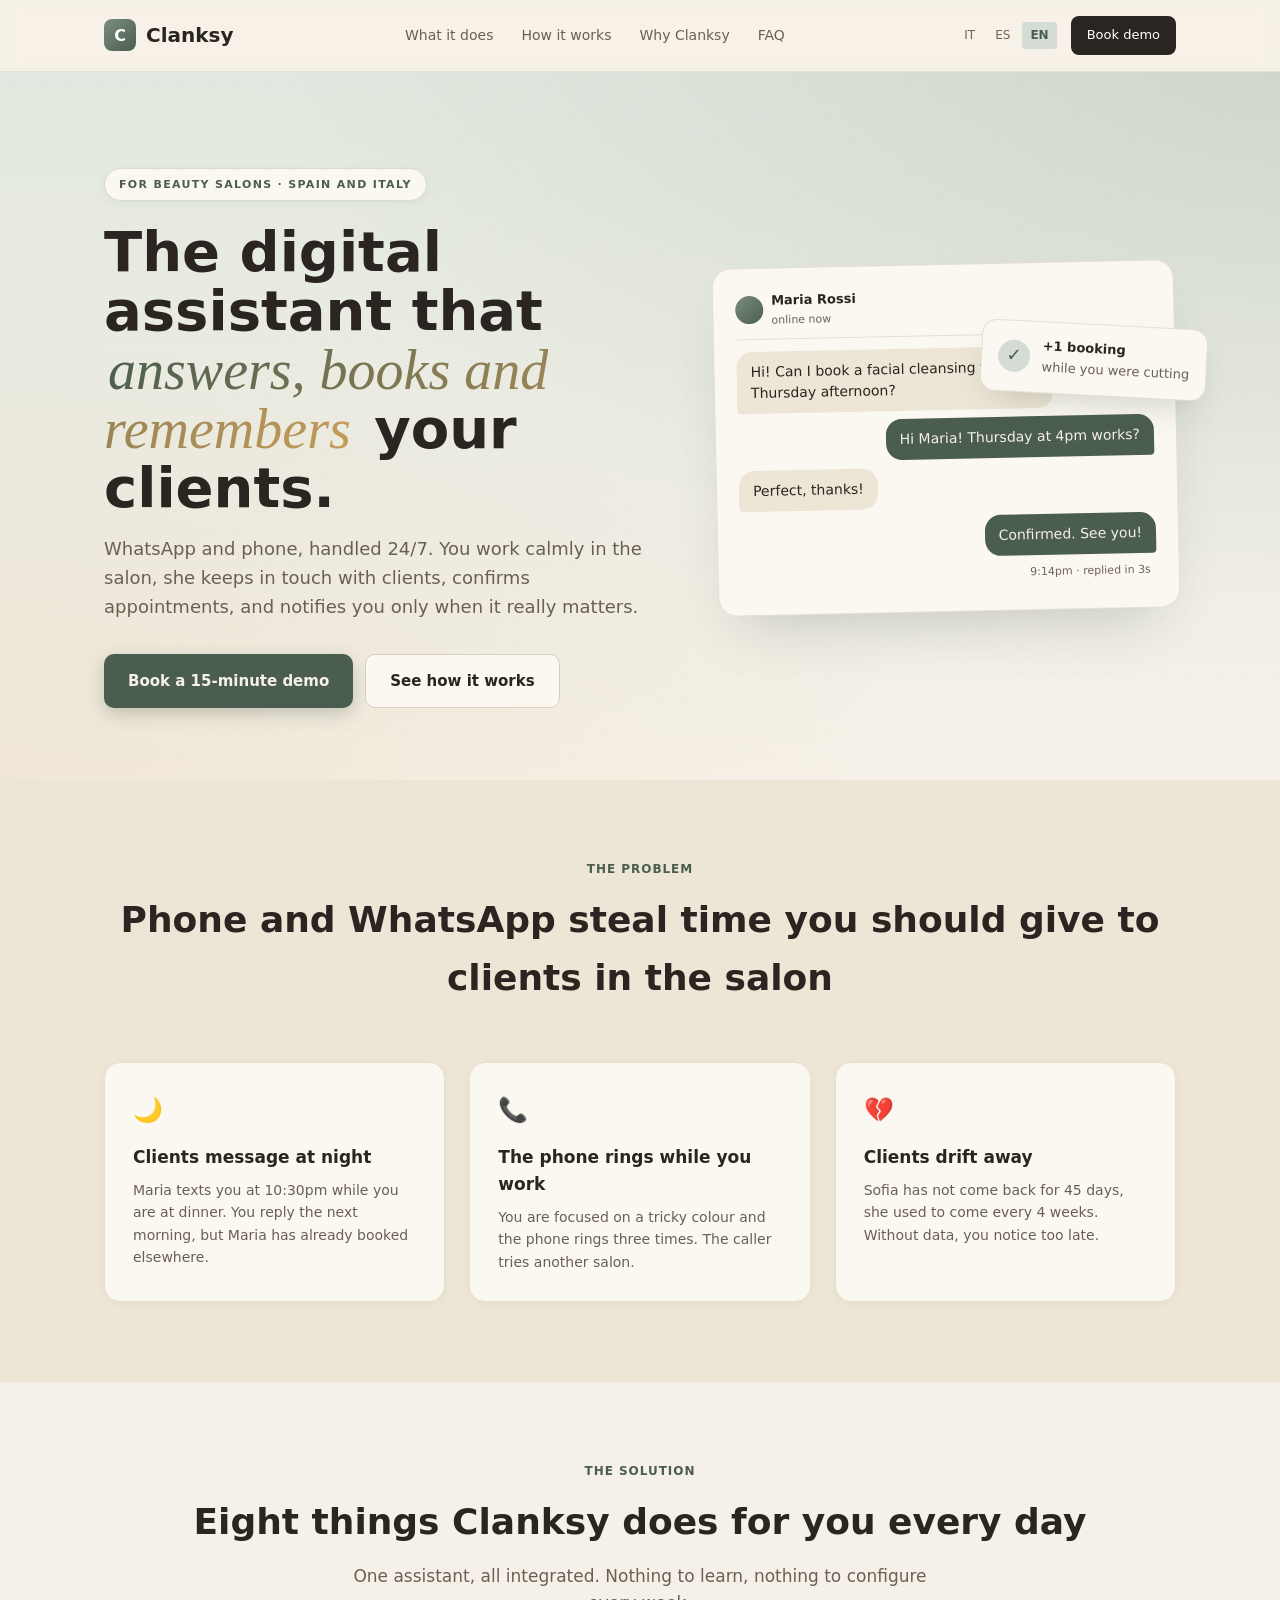
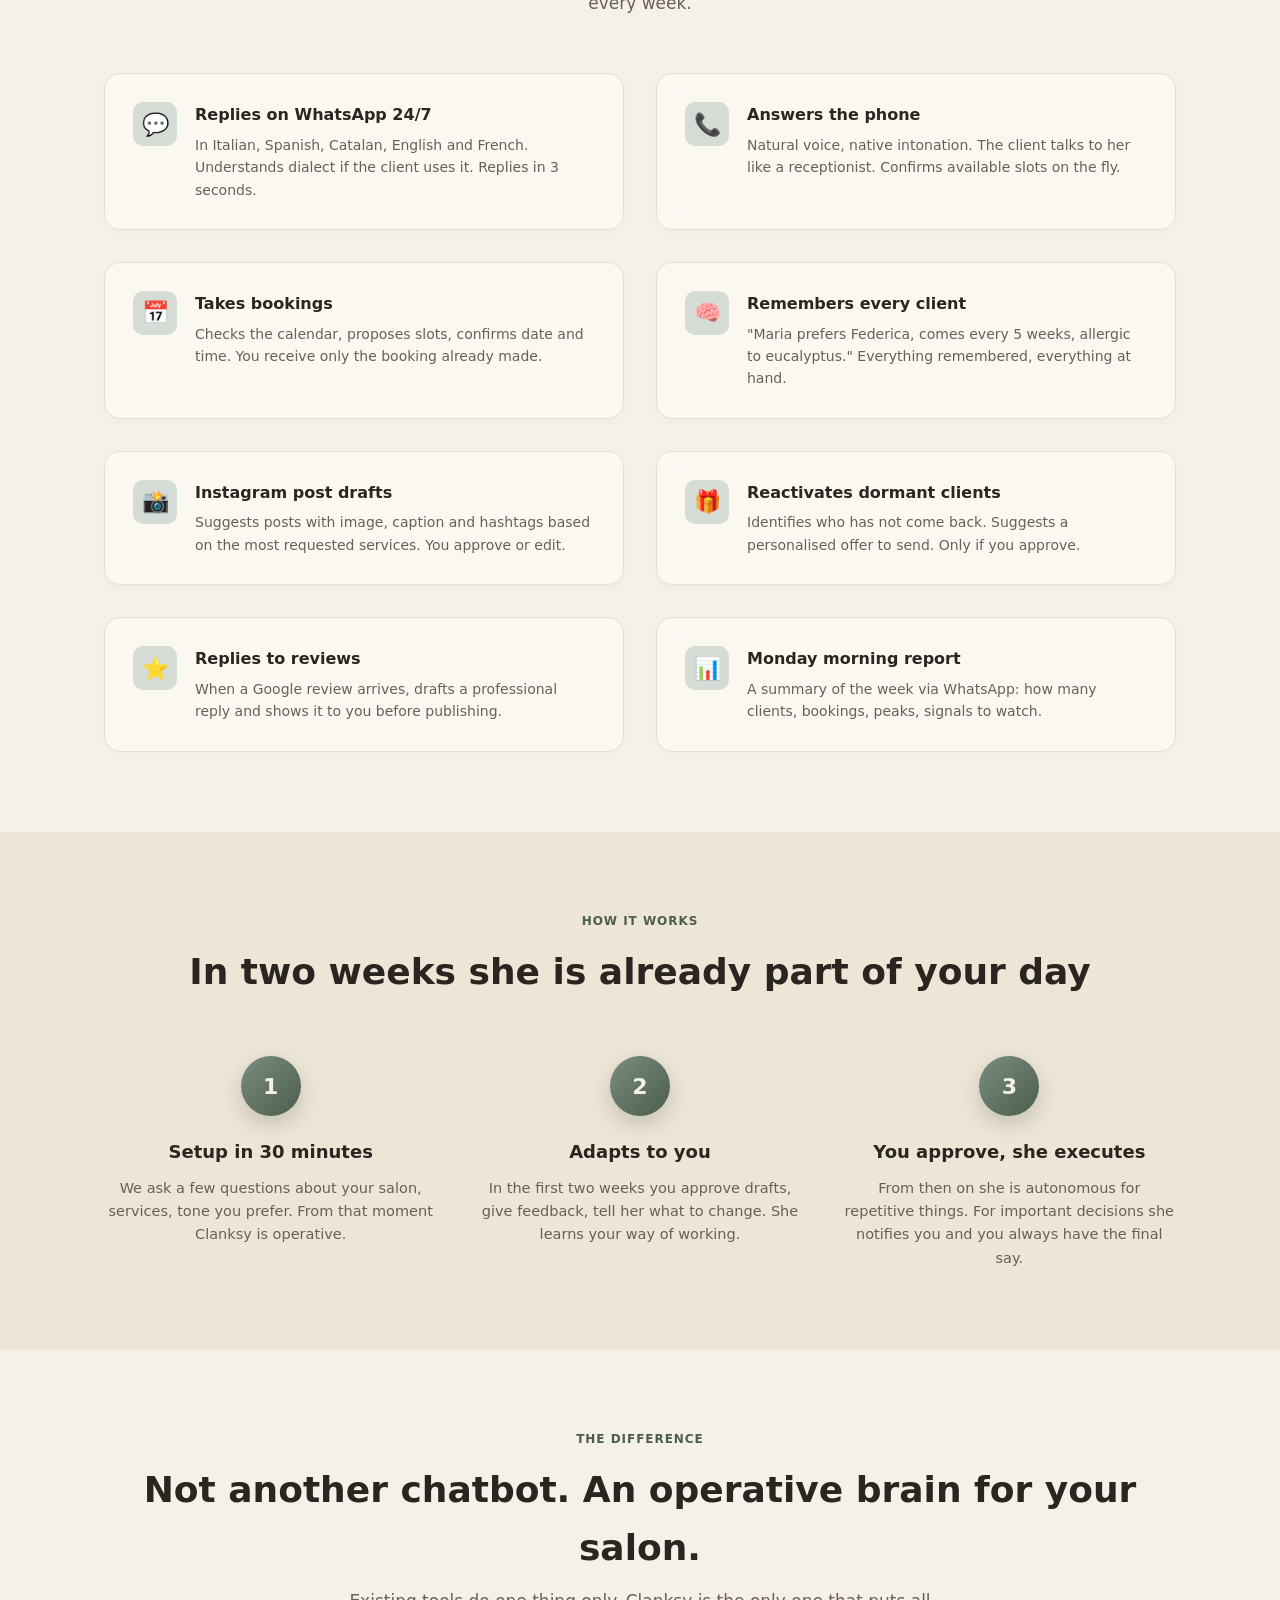
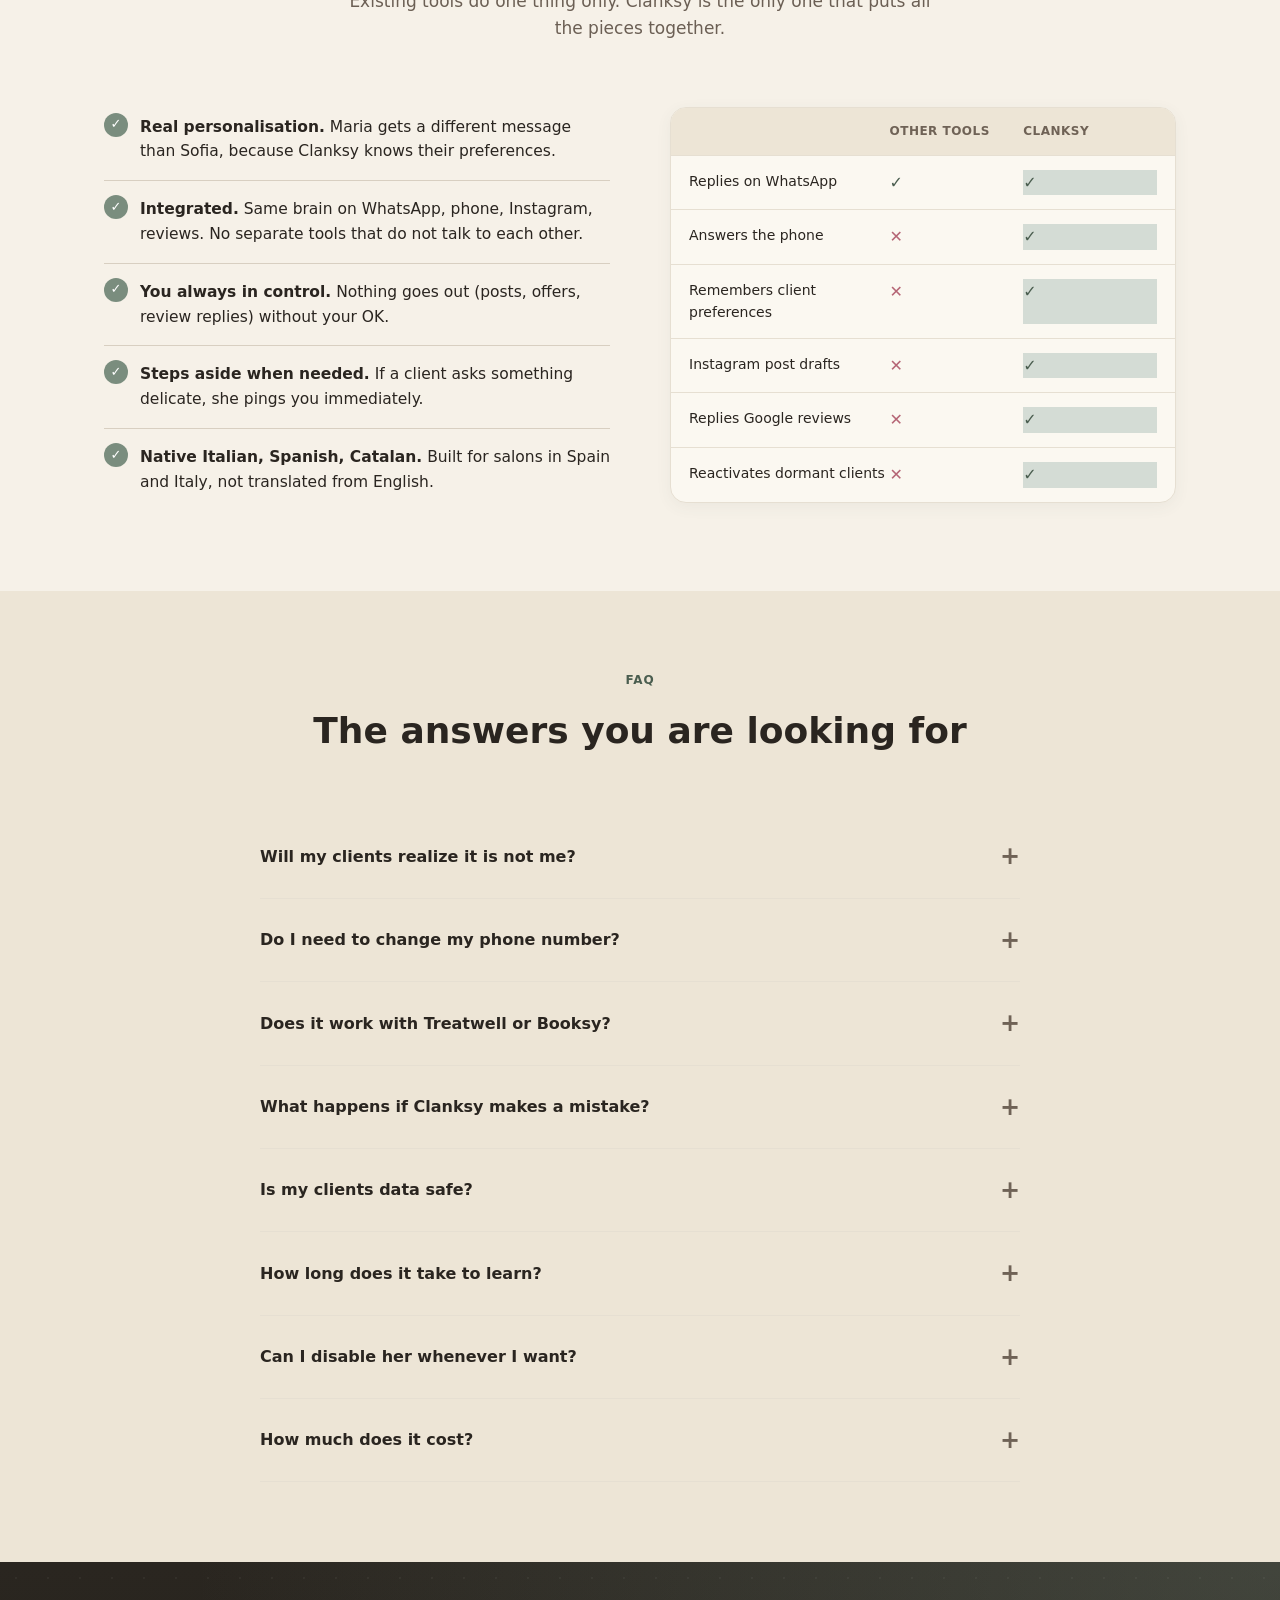
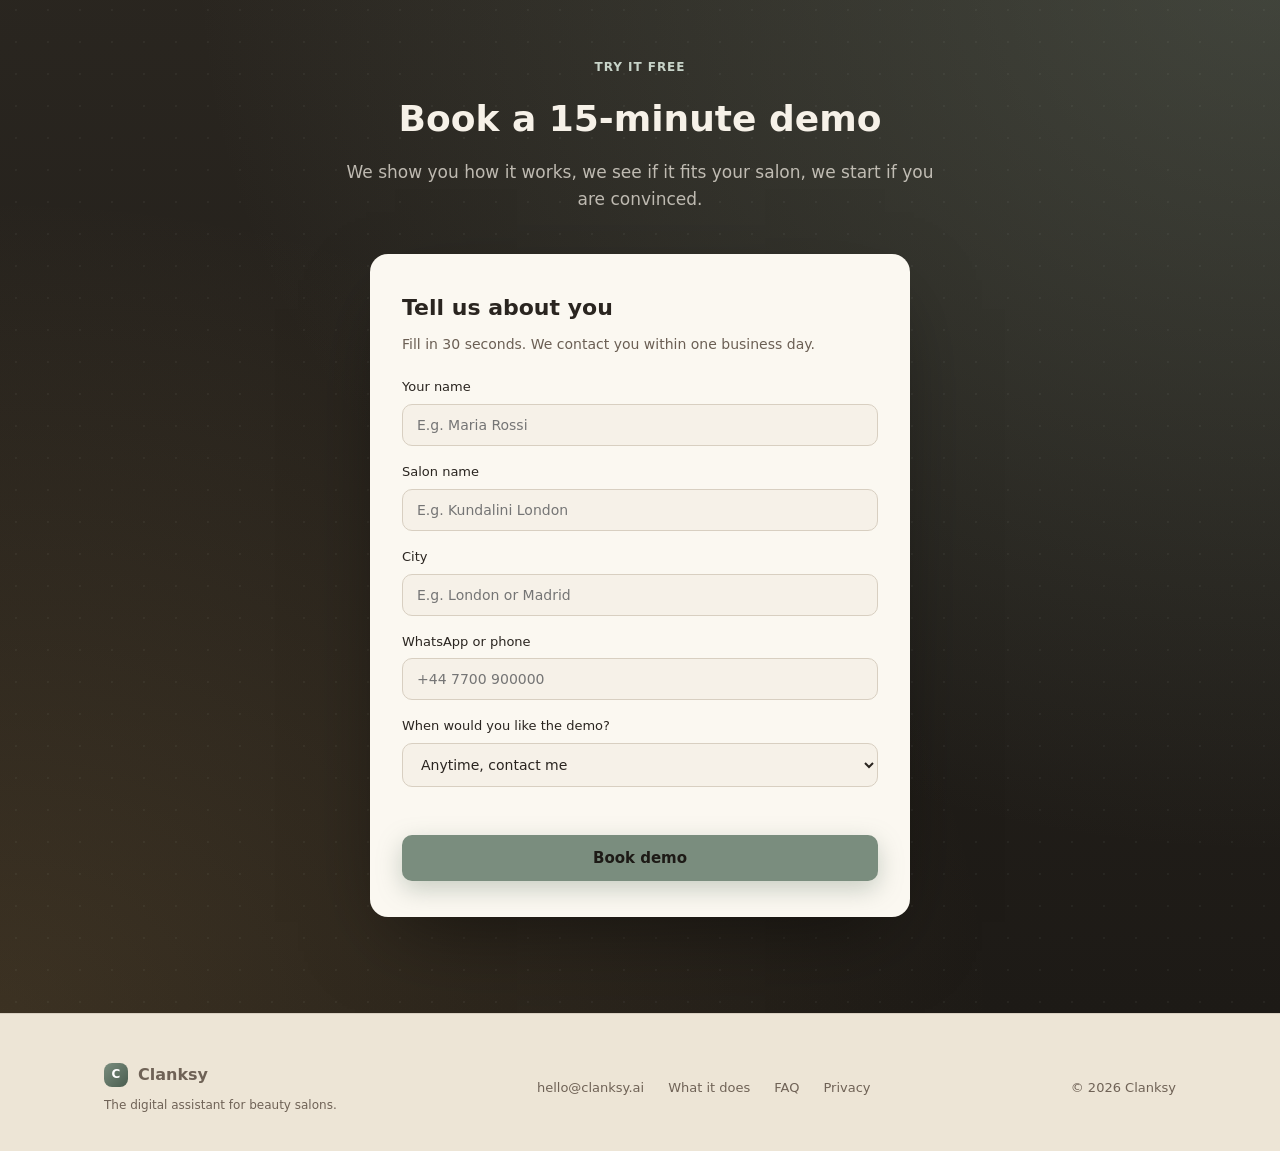
==== commit 758ca8d0: "Polish landing typography and CTAs" ====
--- a/en.html
+++ b/en.html
@@ -55,7 +55,7 @@
         when it really matters.
       </p>
       <div class="btn-row">
-        <a href="#demo" class="btn btn-primary">Book a 15-minute demo →</a>
+        <a href="#demo" class="btn btn-primary">Book a 15-minute demo</a>
         <a href="#cosa-fa" class="btn btn-secondary">See how it works</a>
       </div>
     </div>
@@ -354,7 +354,7 @@
           <option value="prossima">Next week</option>
         </select>
       </div>
-      <button type="submit" class="btn btn-primary">Book demo →</button>
+      <button type="submit" class="btn btn-primary">Book demo</button>
       <div class="form-success" id="form-ok">
         Thanks! We will contact you shortly on the number you provided.
       </div>
--- a/assets/style.css
+++ b/assets/style.css
@@ -25,7 +25,7 @@
 * { box-sizing: border-box; margin: 0; padding: 0; }
 html { scroll-behavior: smooth; }
 body {
-  font-family: -apple-system, BlinkMacSystemFont, 'Inter', 'Segoe UI', system-ui, sans-serif;
+  font-family: ui-sans-serif, -apple-system, BlinkMacSystemFont, 'Segoe UI', system-ui, sans-serif;
   font-feature-settings: "ss01", "cv11";
   -webkit-font-smoothing: antialiased;
   color: var(--c-text);
@@ -57,7 +57,7 @@
 .logo {
   display: flex; align-items: center; gap: 10px;
   font-size: 20px; font-weight: 700;
-  letter-spacing: -0.02em;
+  letter-spacing: 0;
 }
 .logo-mark {
   width: 32px; height: 32px;
@@ -137,7 +137,7 @@
   font-size: 56px;
   font-weight: 700;
   line-height: 1.05;
-  letter-spacing: -0.03em;
+  letter-spacing: 0;
   color: var(--c-text);
   margin-bottom: 18px;
 }
@@ -290,7 +290,7 @@
 .section-title {
   font-size: 36px;
   font-weight: 700;
-  letter-spacing: -0.02em;
+  letter-spacing: 0;
   margin-bottom: 12px;
 }
 @media (max-width: 860px) { .section-title { font-size: 28px; } }
@@ -555,7 +555,7 @@
   font-size: 22px;
   font-weight: 700;
   margin-bottom: 8px;
-  letter-spacing: -0.01em;
+  letter-spacing: 0;
 }
 .form-card p {
   font-size: 14px; color: var(--c-text-soft);
@@ -641,7 +641,7 @@
 .legal-copy h1 {
   font-size: 44px;
   line-height: 1.08;
-  letter-spacing: -0.02em;
+  letter-spacing: 0;
   margin-bottom: 18px;
 }
 .legal-copy .hero-sub {
@@ -796,7 +796,7 @@
   .section-title {
     font-size: 29px;
     line-height: 1.14;
-    letter-spacing: -0.01em;
+    letter-spacing: 0;
   }
 
   .section-sub {
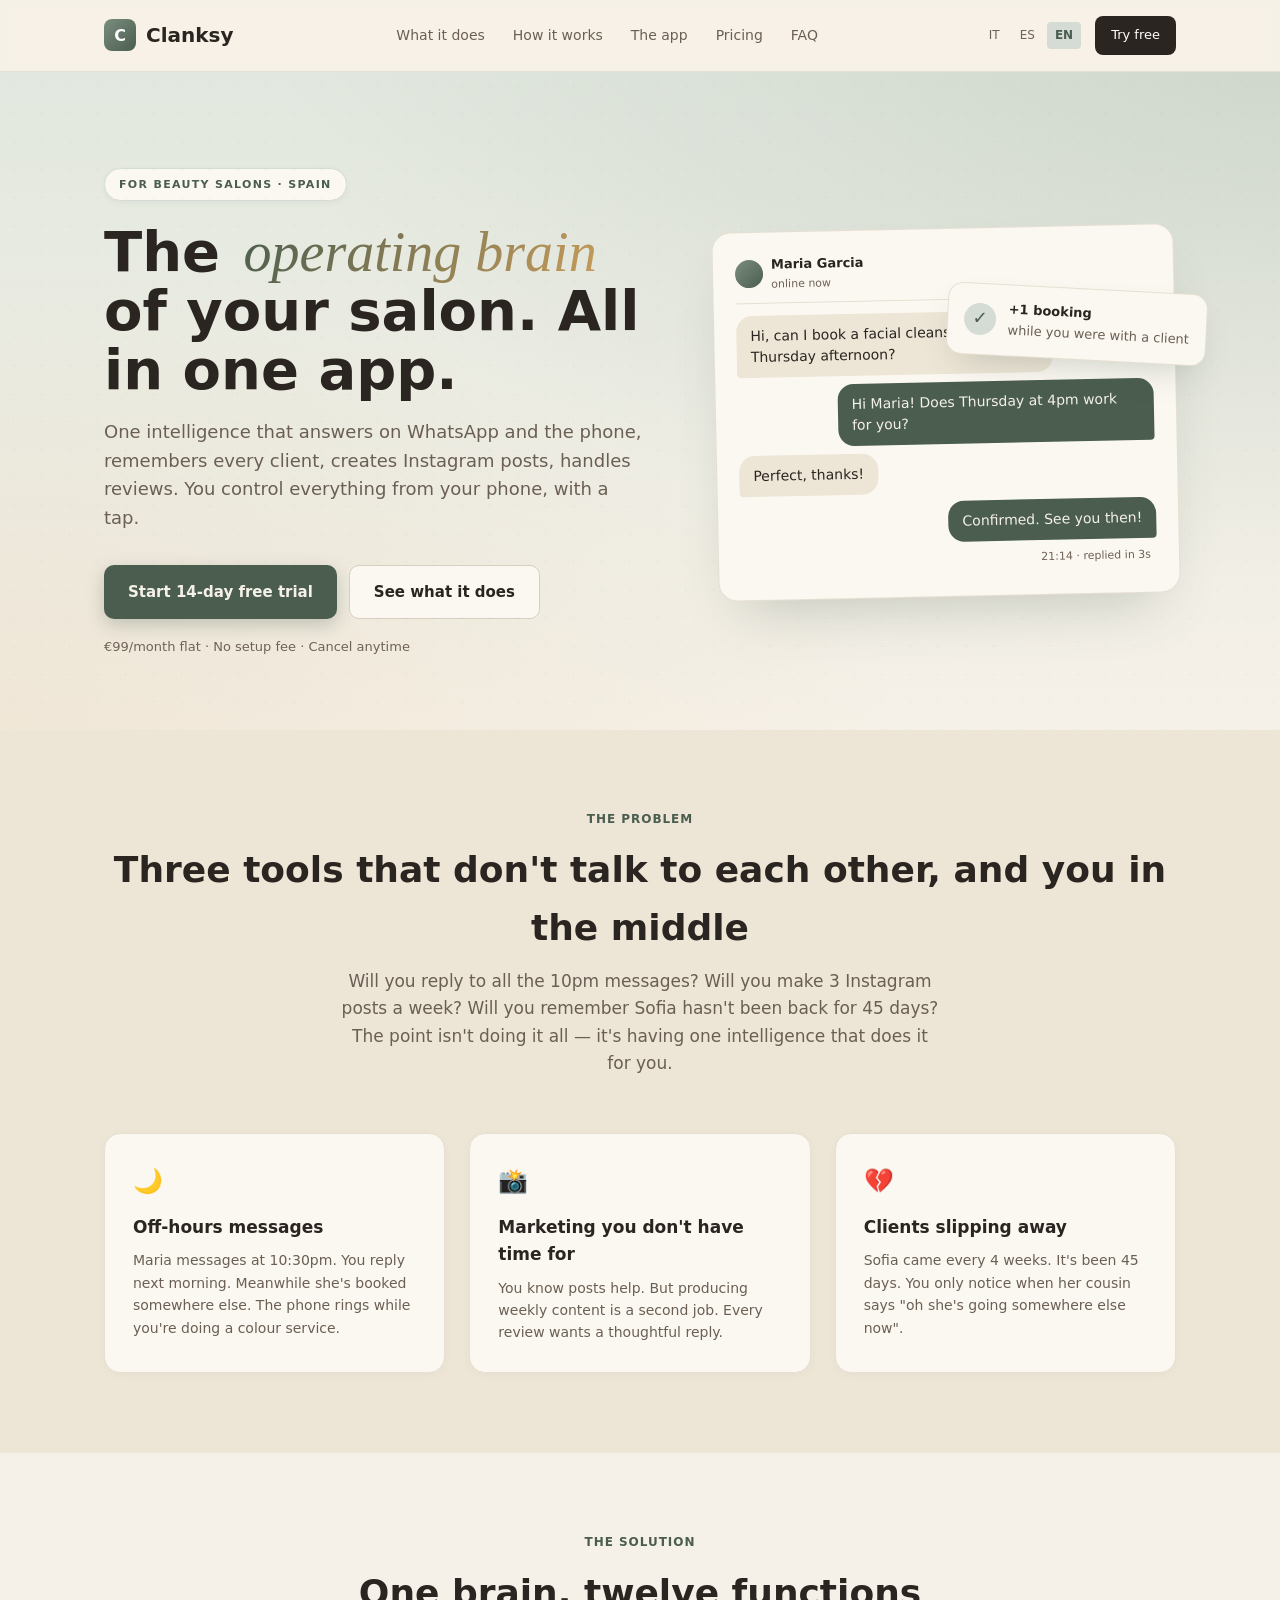
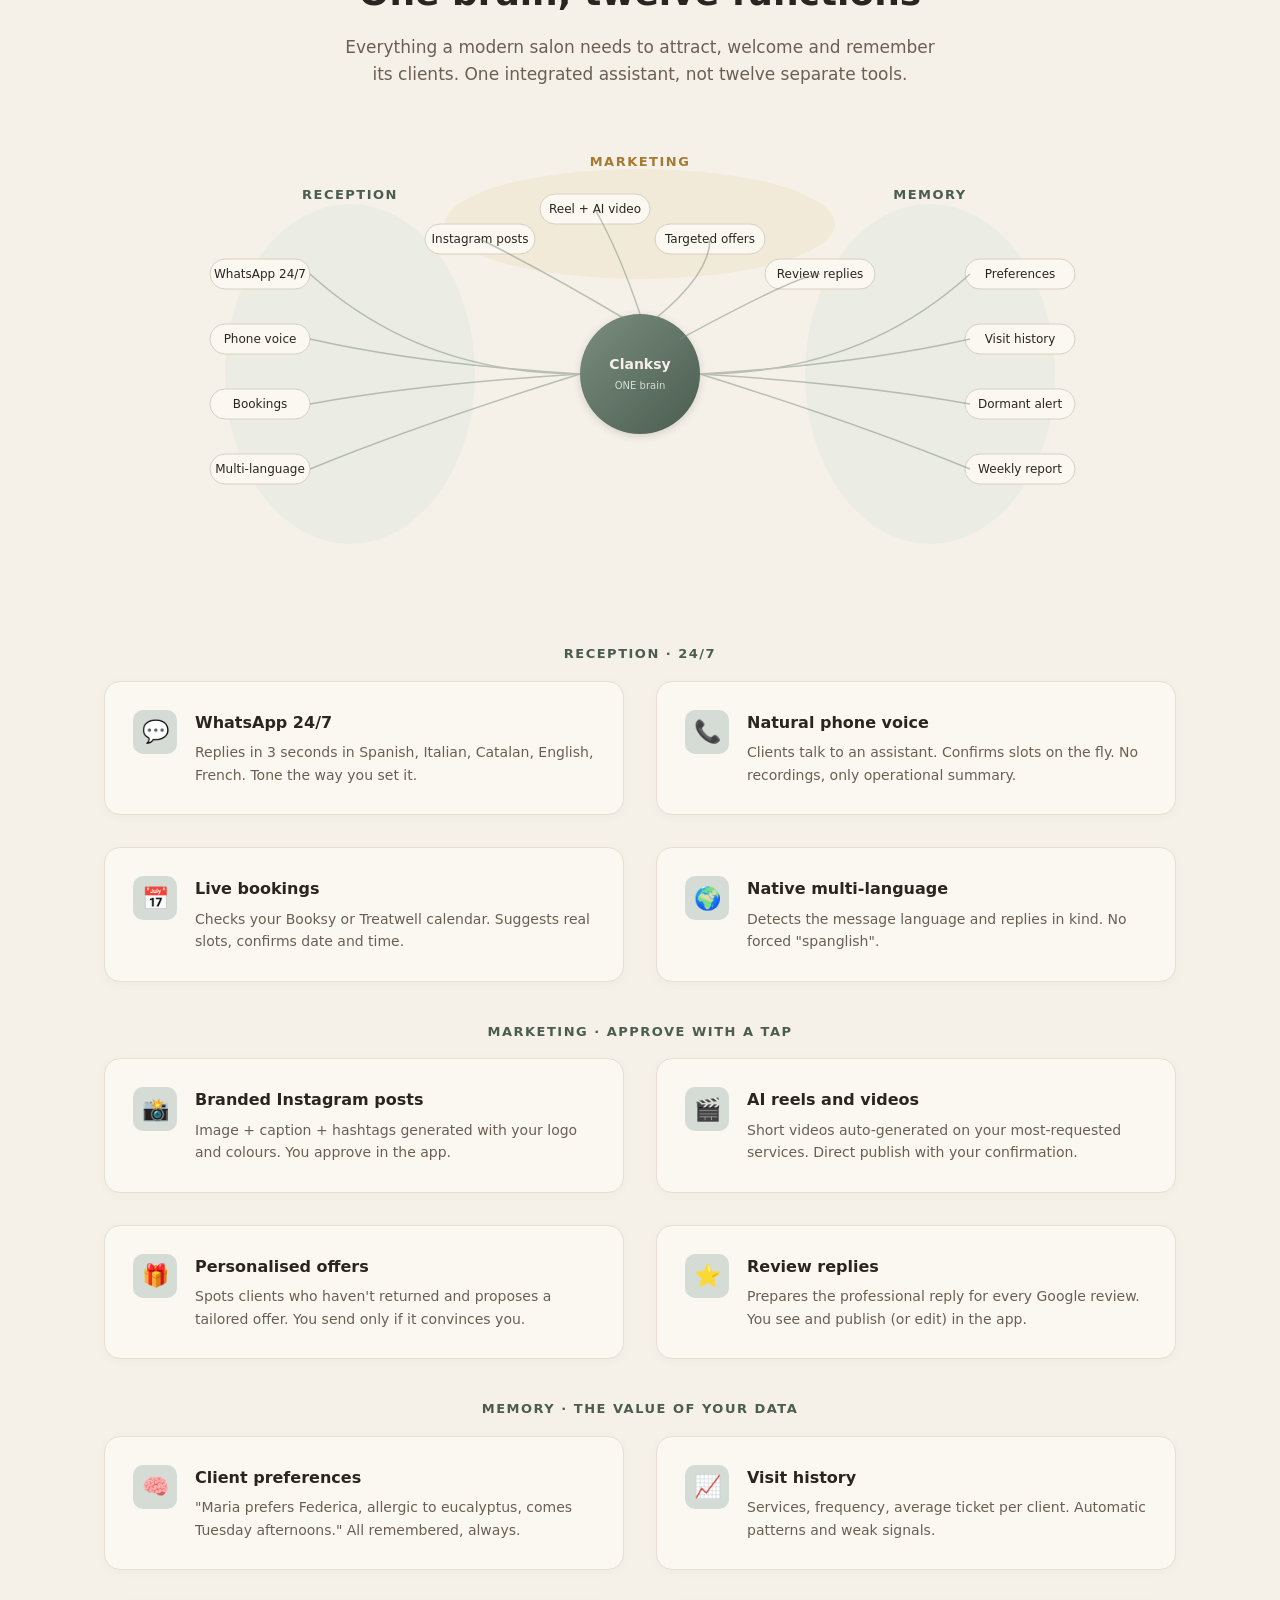
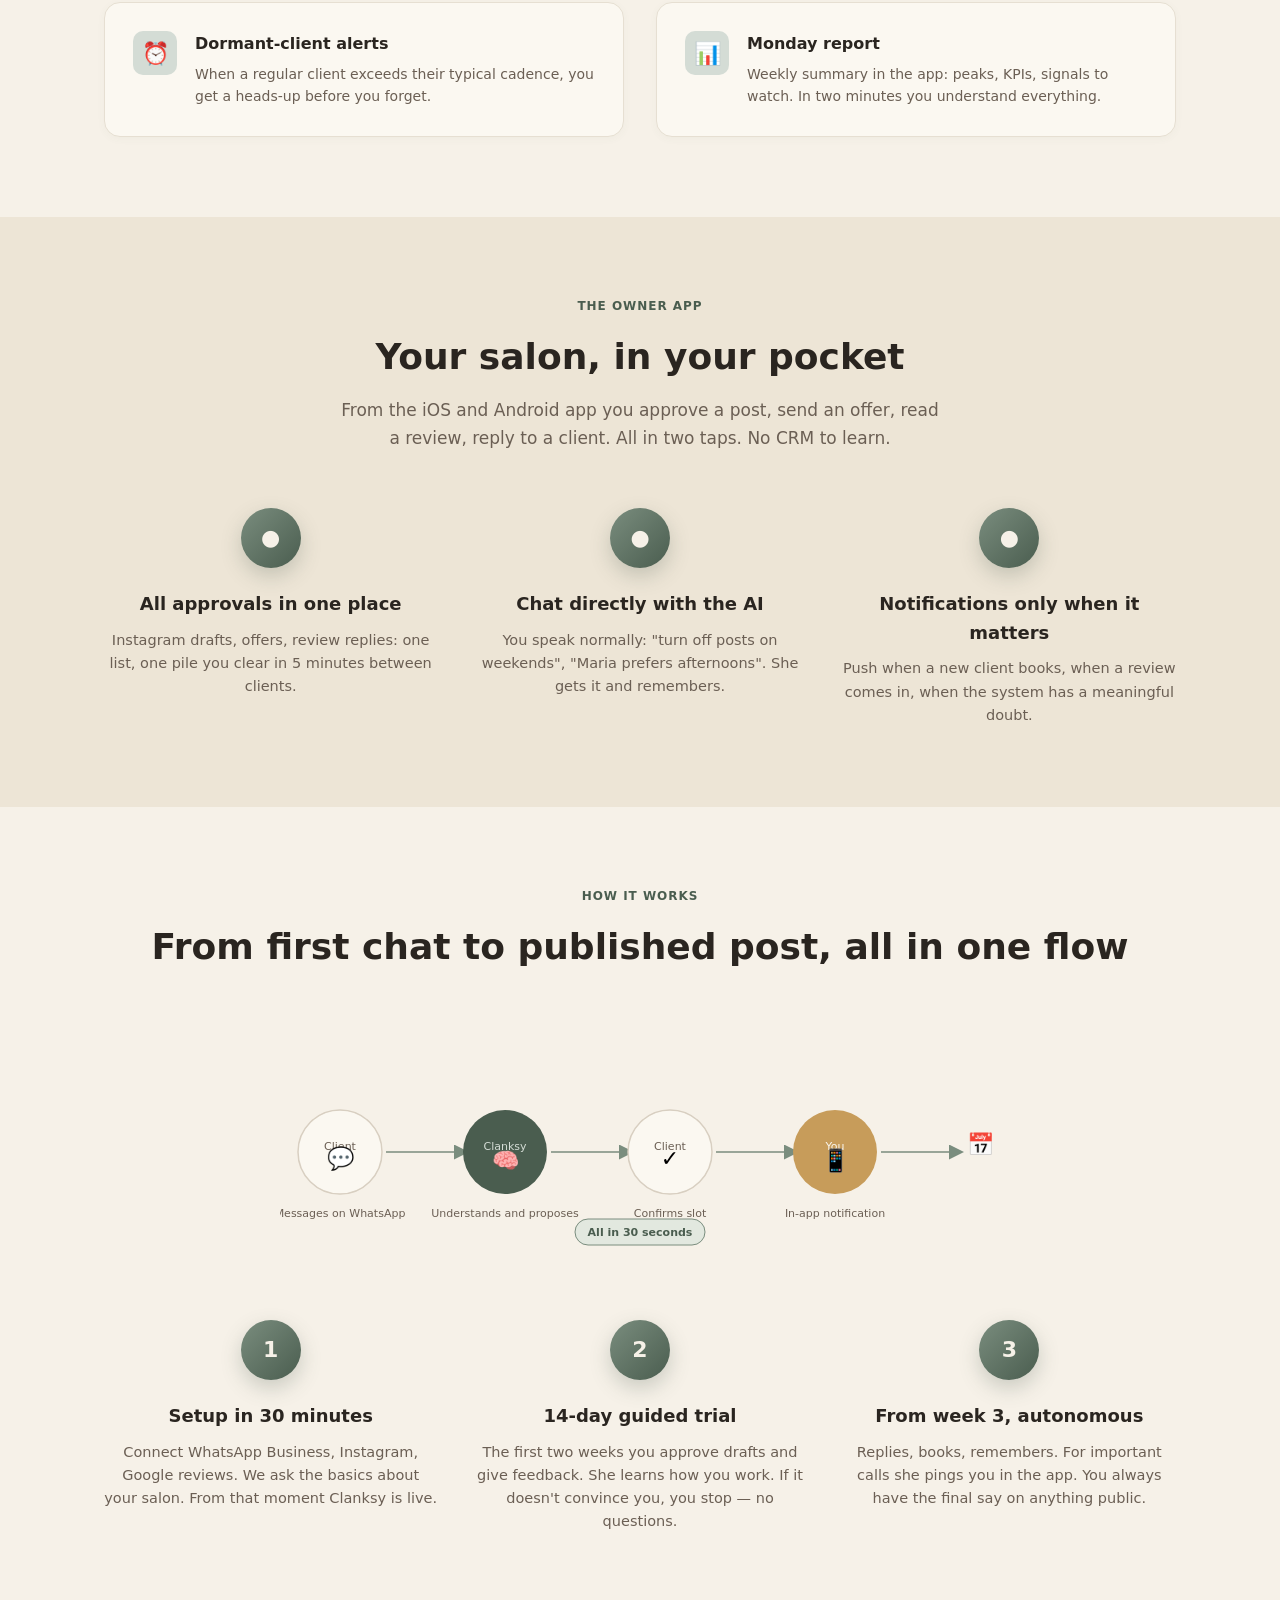
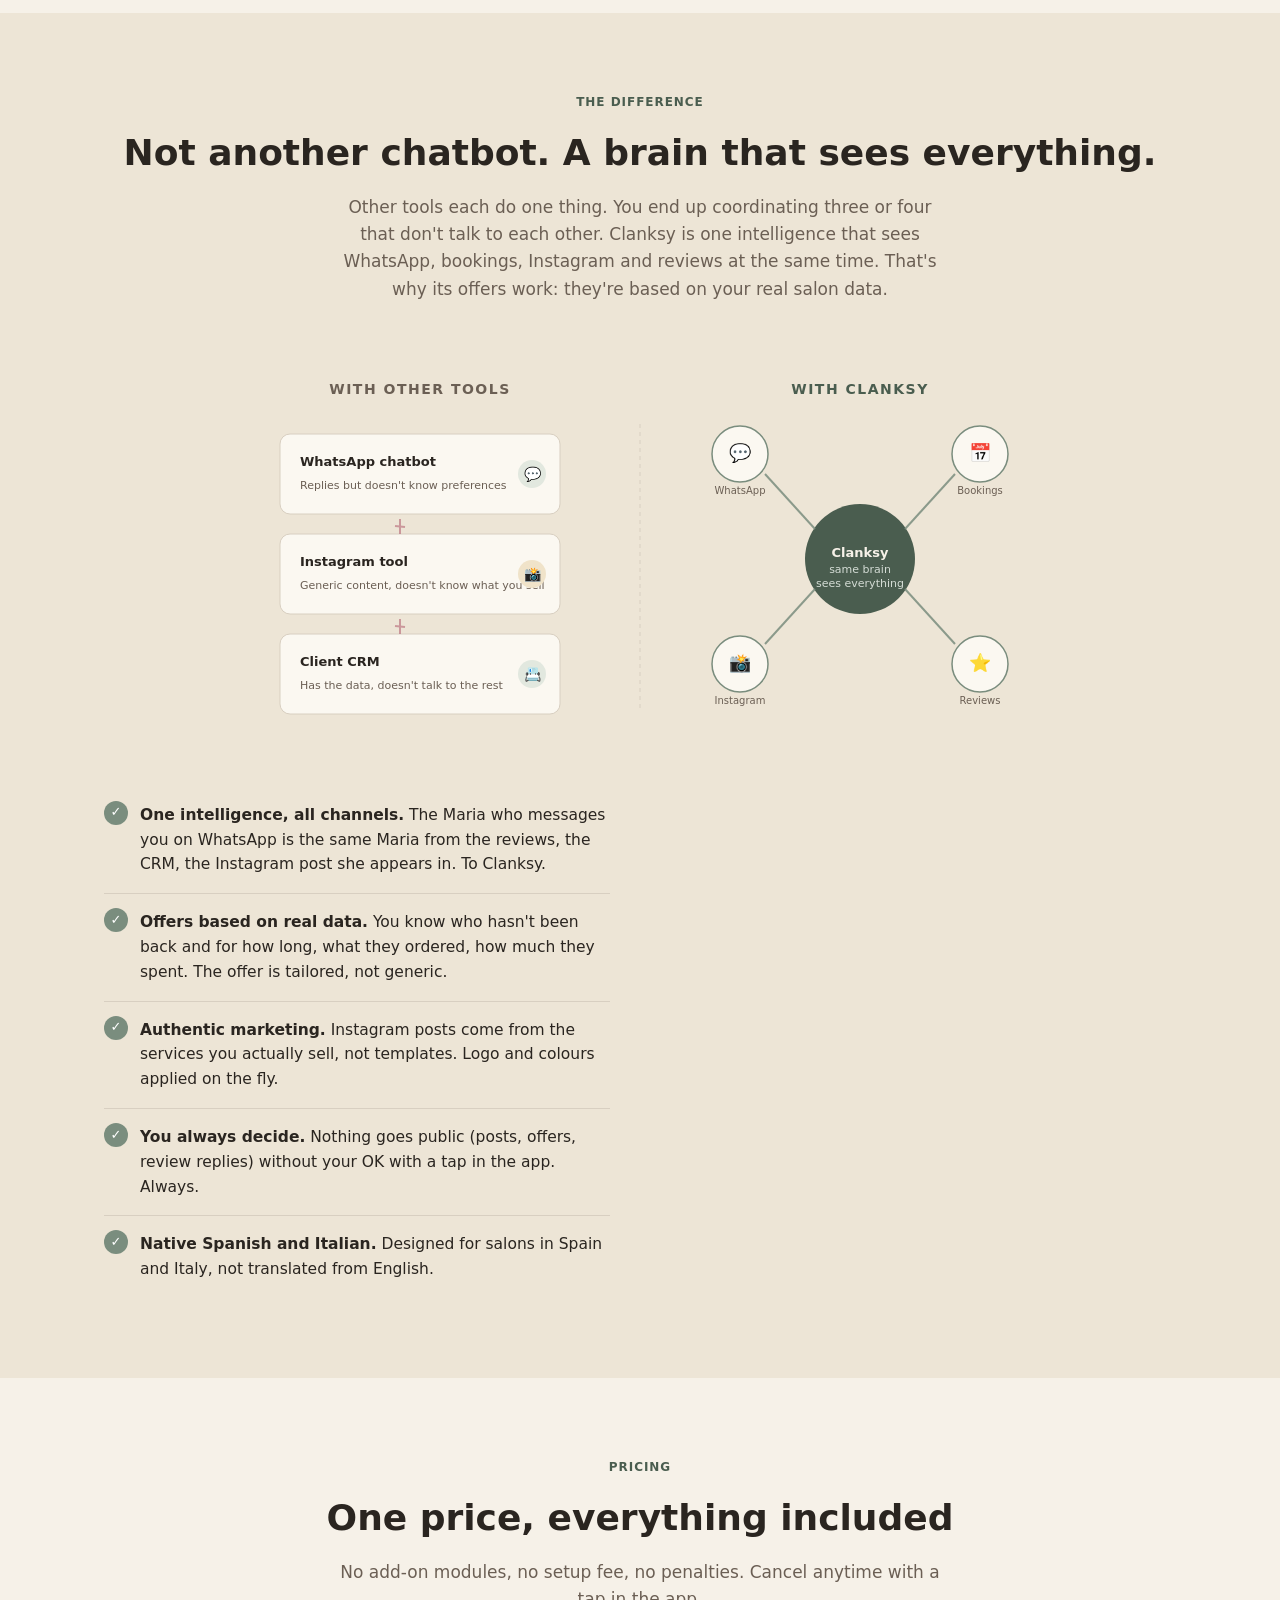
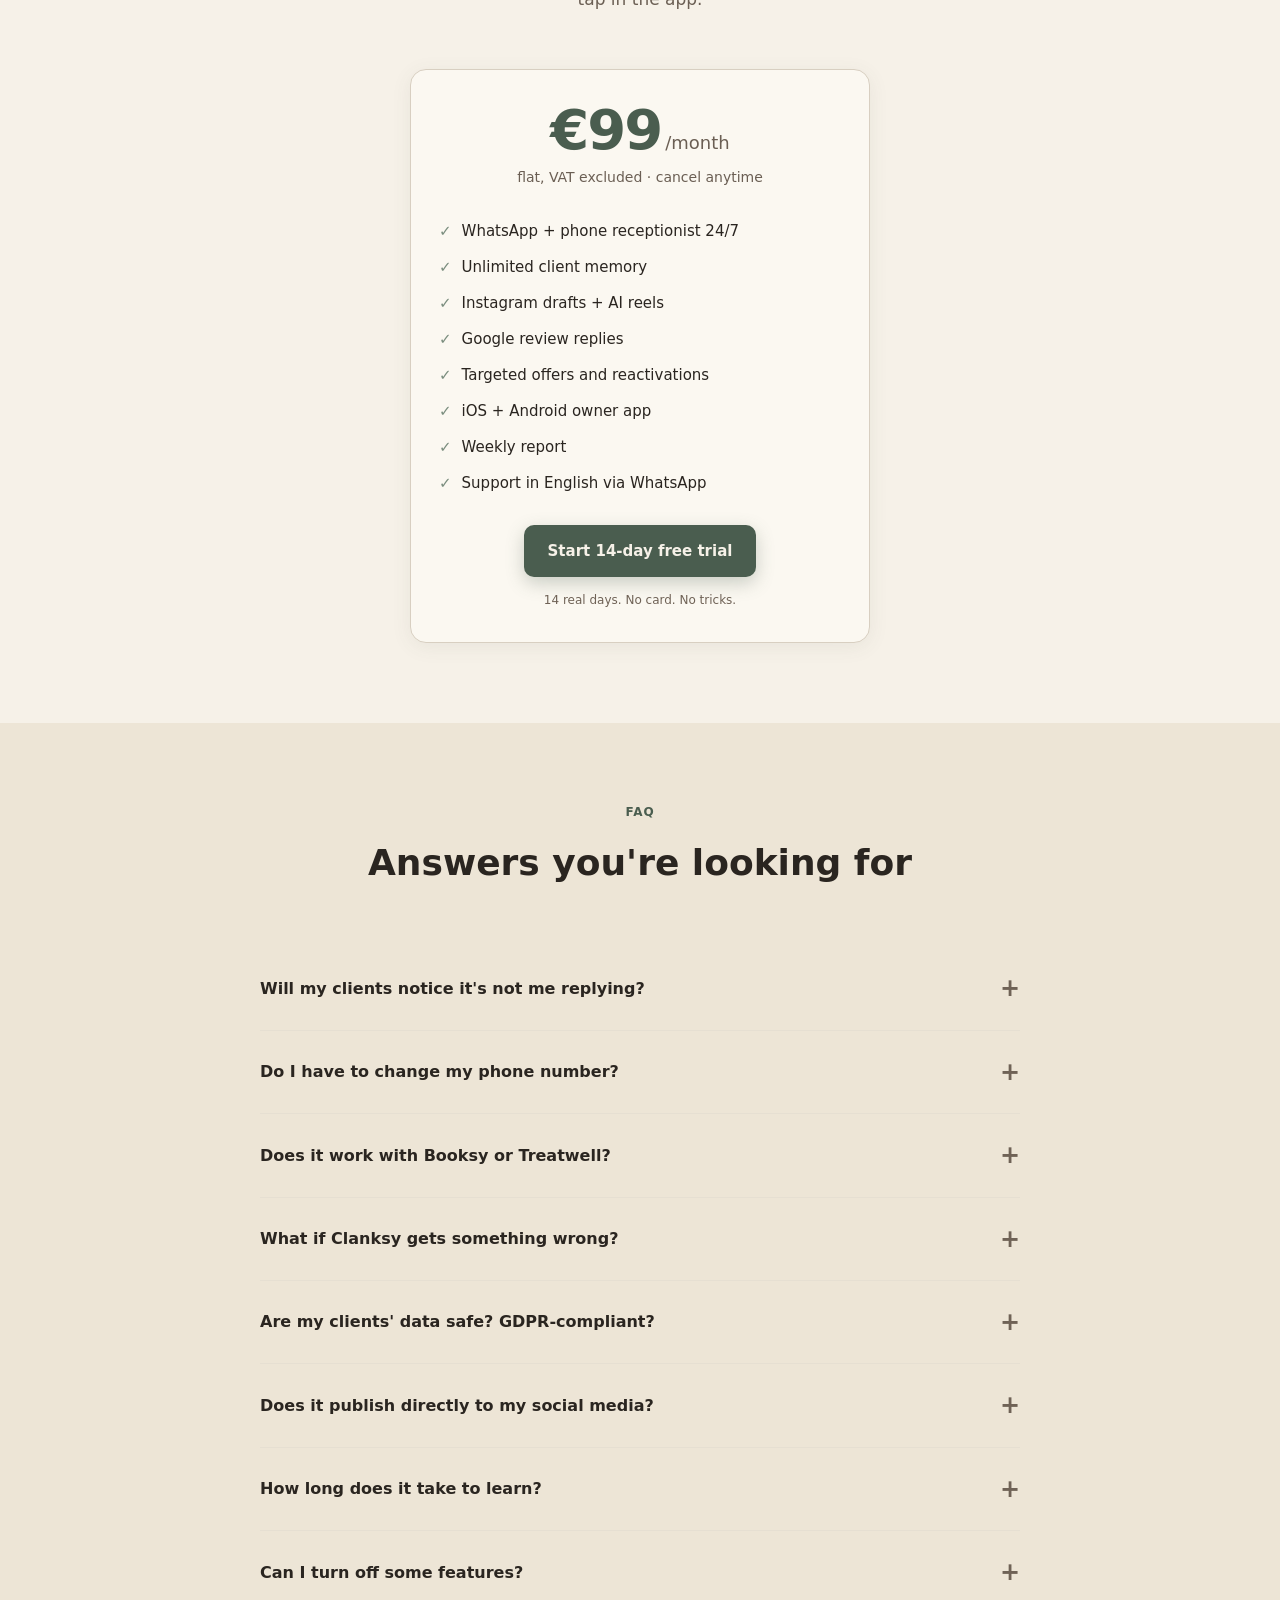
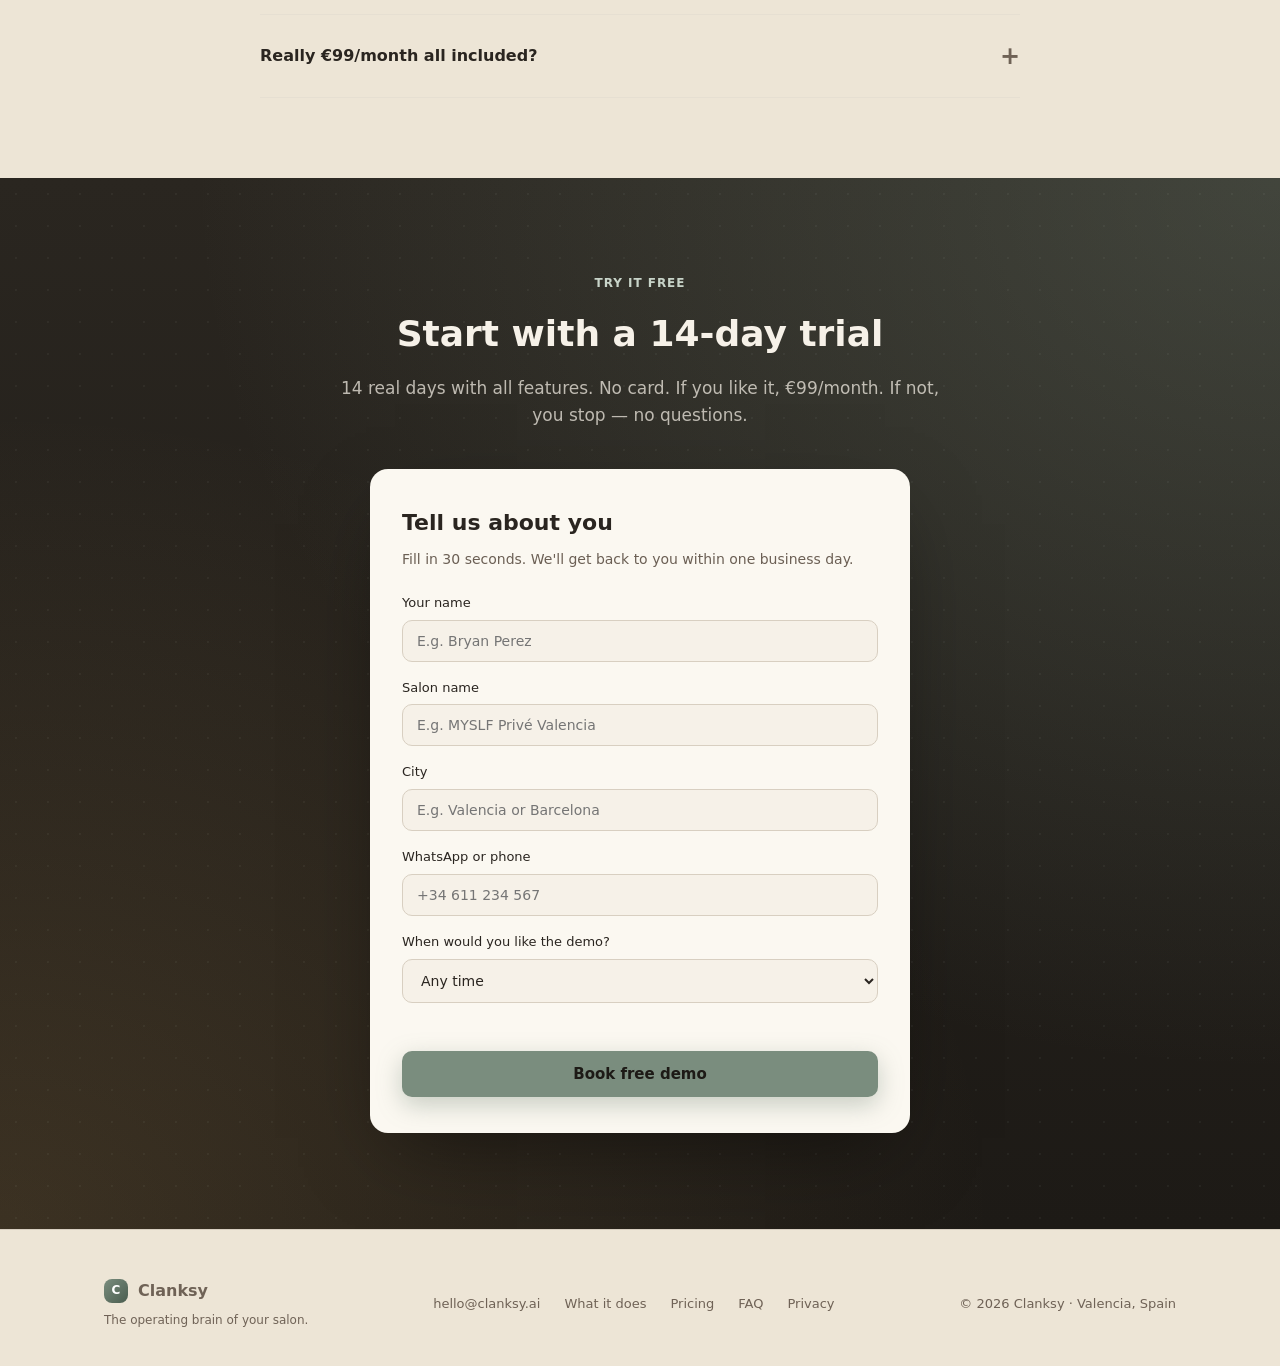
==== commit 75a730fe: "Sync from clanksy-agent main: landing rebuild + demo logos + Predis demo asset" ====
--- a/en.html
+++ b/en.html
@@ -3,21 +3,37 @@
 <head>
 <meta charset="UTF-8">
 <meta name="viewport" content="width=device-width, initial-scale=1, viewport-fit=cover">
-<title>Clanksy · The digital assistant for beauty salons</title>
-<meta name="description" content="The AI assistant that answers WhatsApp and phone calls, takes bookings, remembers your clients and suggests targeted offers. For beauty salons in Spain and Italy.">
-<meta property="og:title" content="Clanksy · The digital assistant for beauty salons">
-<meta property="og:description" content="WhatsApp + phone + smart marketing, in one place. You work in the salon, she keeps the thread with your clients 24 hours a day.">
+<title>Clanksy · The operating brain for your salon</title>
+<meta name="description" content="A single mobile app that answers on WhatsApp and the phone, remembers every client, creates Instagram posts and gives you the weekly report. €99/month flat. For beauty salons in Spain.">
+<meta property="og:title" content="Clanksy · The operating brain for your salon">
+<meta property="og:description" content="One app, one brain. WhatsApp + phone + Instagram + reviews handled by the same intelligence. €99/month flat, no setup.">
 <meta property="og:type" content="website">
-<meta property="og:url" content="https://clanksy.ai/">
-<link rel="alternate" hreflang="en" href="https://clanksy.ai/">
+<meta property="og:url" content="https://clanksy.ai/en">
+<link rel="alternate" hreflang="it" href="https://clanksy.ai/">
 <link rel="alternate" hreflang="es" href="https://clanksy.ai/es">
 <link rel="alternate" hreflang="en" href="https://clanksy.ai/en">
 <link rel="icon" href="data:image/svg+xml,%3Csvg xmlns='http://www.w3.org/2000/svg' viewBox='0 0 100 100'%3E%3Crect width='100' height='100' rx='22' fill='%234a5d4f'/%3E%3Ctext x='50' y='68' text-anchor='middle' fill='%23f6f1e8' font-family='system-ui' font-size='62' font-weight='800'%3EC%3C/text%3E%3C/svg%3E">
-<link rel="stylesheet" href="assets/style.css?v=20260509-mobile2">
+<link rel="stylesheet" href="assets/style.css?v=20260514-mobile3">
+<style>
+.infographic { width: 100%; max-width: 720px; margin: 32px auto 0; display: block; }
+.infographic-wide { max-width: 880px; }
+.pricing-card {
+  background: var(--c-card); border: 1px solid var(--c-border);
+  border-radius: 16px; padding: 32px 28px; text-align: center;
+  max-width: 460px; margin: 24px auto 0; box-shadow: 0 4px 20px rgba(74,93,79,0.08);
+}
+.pricing-price { font-size: 56px; font-weight: 800; color: var(--c-accent-strong); letter-spacing: -2px; line-height: 1; }
+.pricing-price .unit { font-size: 18px; font-weight: 500; color: var(--c-text-soft); letter-spacing: 0; margin-left: 4px; }
+.pricing-tagline { font-size: 14px; color: var(--c-text-soft); margin-top: 8px; }
+.pricing-includes { list-style: none; margin-top: 24px; text-align: left; }
+.pricing-includes li { padding: 6px 0; font-size: 15px; color: var(--c-text); }
+.pricing-includes li:before { content: "✓"; color: var(--c-accent); font-weight: 700; margin-right: 10px; }
+.feature-group-title { font-size: 13px; font-weight: 600; color: var(--c-accent-strong); text-transform: uppercase; letter-spacing: 1.5px; margin: 40px 0 16px; text-align: center; }
+.feature-group-title:first-of-type { margin-top: 0; }
+</style>
 </head>
 <body>
 
-<!-- ====================== HEADER ====================== -->
 <header class="site-header">
   <div class="wrap nav">
     <a href="/" class="logo">
@@ -27,7 +43,8 @@
     <nav class="nav-links">
       <a href="#cosa-fa">What it does</a>
       <a href="#come-funziona">How it works</a>
-      <a href="#perche">Why Clanksy</a>
+      <a href="#app">The app</a>
+      <a href="#prezzo">Pricing</a>
       <a href="#faq">FAQ</a>
     </nav>
     <div style="display:flex;gap:14px;align-items:center;">
@@ -36,362 +53,340 @@
         <a href="/es">ES</a>
         <a href="/en" class="active">EN</a>
       </div>
-      <a href="#demo" class="nav-cta">Book demo</a>
+      <a href="#demo" class="nav-cta">Try free</a>
     </div>
   </div>
 </header>
 
 <main id="main-content">
 
-<!-- ====================== HERO ====================== -->
 <section class="hero">
   <div class="wrap hero-grid">
     <div>
-      <span class="eyebrow">For beauty salons · Spain and Italy</span>
-      <h1 class="h1">The digital assistant that <em>answers, books and remembers</em> your clients.</h1>
+      <span class="eyebrow">For beauty salons · Spain</span>
+      <h1 class="h1">The <em>operating brain</em> of your salon. All in one app.</h1>
       <p class="lead">
-        WhatsApp and phone, handled 24/7. You work calmly in the salon, she
-        keeps in touch with clients, confirms appointments, and notifies you only
-        when it really matters.
+        One intelligence that answers on WhatsApp and the phone, remembers every
+        client, creates Instagram posts, handles reviews. You control everything
+        from your phone, with a tap.
       </p>
       <div class="btn-row">
-        <a href="#demo" class="btn btn-primary">Book a 15-minute demo</a>
-        <a href="#cosa-fa" class="btn btn-secondary">See how it works</a>
+        <a href="#demo" class="btn btn-primary">Start 14-day free trial</a>
+        <a href="#cosa-fa" class="btn btn-secondary">See what it does</a>
       </div>
+      <p style="margin-top:18px;font-size:13px;color:var(--c-text-muted);">
+        €99/month flat · No setup fee · Cancel anytime
+      </p>
     </div>
     <div class="hero-illu">
       <div class="hero-card">
         <div class="chat-head">
           <div class="chat-avatar"></div>
           <div>
-            <div class="chat-name">Maria Rossi</div>
+            <div class="chat-name">Maria Garcia</div>
             <div class="chat-status">online now</div>
           </div>
         </div>
-        <div class="chat-bubble in">
-          <div class="msg">Hi! Can I book a facial cleansing for Thursday afternoon?</div>
-        </div>
-        <div class="chat-bubble out">
-          <div class="msg">Hi Maria! Thursday at 4pm works?</div>
-        </div>
-        <div class="chat-bubble in">
-          <div class="msg">Perfect, thanks!</div>
-        </div>
-        <div class="chat-bubble out">
-          <div class="msg">Confirmed. See you!</div>
-        </div>
-        <div class="chat-time" style="text-align:right;">9:14pm · replied in 3s</div>
+        <div class="chat-bubble in"><div class="msg">Hi, can I book a facial cleansing for Thursday afternoon?</div></div>
+        <div class="chat-bubble out"><div class="msg">Hi Maria! Does Thursday at 4pm work for you?</div></div>
+        <div class="chat-bubble in"><div class="msg">Perfect, thanks!</div></div>
+        <div class="chat-bubble out"><div class="msg">Confirmed. See you then!</div></div>
+        <div class="chat-time" style="text-align:right;">21:14 · replied in 3s</div>
       </div>
       <div class="hero-card-2">
         <div class="booking-badge">✓</div>
         <div>
           <div class="booking-title">+1 booking</div>
-          <div>while you were cutting</div>
+          <div>while you were with a client</div>
         </div>
       </div>
     </div>
   </div>
 </section>
 
-<!-- ====================== PROBLEM ====================== -->
 <section class="section section-tinted">
   <div class="wrap">
     <div class="section-header">
       <div class="section-eyebrow">The problem</div>
-      <h2 class="section-title">Phone and WhatsApp steal time you should give to clients in the salon</h2>
+      <h2 class="section-title">Three tools that don't talk to each other, and you in the middle</h2>
+      <p class="section-sub">Will you reply to all the 10pm messages? Will you make 3 Instagram posts a week? Will you remember Sofia hasn't been back for 45 days? The point isn't doing it all — it's having one intelligence that does it for you.</p>
     </div>
     <div class="problem-grid">
-      <div class="problem-card">
-        <div class="problem-icon">🌙</div>
-        <h3 class="problem-title">Clients message at night</h3>
-        <p class="problem-desc">Maria texts you at 10:30pm while you are at dinner. You reply the next morning, but Maria has already booked elsewhere.</p>
-      </div>
-      <div class="problem-card">
-        <div class="problem-icon">📞</div>
-        <h3 class="problem-title">The phone rings while you work</h3>
-        <p class="problem-desc">You are focused on a tricky colour and the phone rings three times. The caller tries another salon.</p>
-      </div>
-      <div class="problem-card">
-        <div class="problem-icon">💔</div>
-        <h3 class="problem-title">Clients drift away</h3>
-        <p class="problem-desc">Sofia has not come back for 45 days, she used to come every 4 weeks. Without data, you notice too late.</p>
-      </div>
-    </div>
-  </div>
-</section>
-
-<!-- ====================== COSA FA ====================== -->
+      <div class="problem-card"><div class="problem-icon">🌙</div><h3 class="problem-title">Off-hours messages</h3><p class="problem-desc">Maria messages at 10:30pm. You reply next morning. Meanwhile she's booked somewhere else. The phone rings while you're doing a colour service.</p></div>
+      <div class="problem-card"><div class="problem-icon">📸</div><h3 class="problem-title">Marketing you don't have time for</h3><p class="problem-desc">You know posts help. But producing weekly content is a second job. Every review wants a thoughtful reply.</p></div>
+      <div class="problem-card"><div class="problem-icon">💔</div><h3 class="problem-title">Clients slipping away</h3><p class="problem-desc">Sofia came every 4 weeks. It's been 45 days. You only notice when her cousin says "oh she's going somewhere else now".</p></div>
+    </div>
+  </div>
+</section>
+
 <section class="section" id="cosa-fa">
   <div class="wrap">
     <div class="section-header">
       <div class="section-eyebrow">The solution</div>
-      <h2 class="section-title">Eight things Clanksy does for you every day</h2>
-      <p class="section-sub">One assistant, all integrated. Nothing to learn, nothing to configure every week.</p>
-    </div>
+      <h2 class="section-title">One brain, twelve functions</h2>
+      <p class="section-sub">Everything a modern salon needs to attract, welcome and remember its clients. One integrated assistant, not twelve separate tools.</p>
+    </div>
+
+    <svg class="infographic infographic-wide" viewBox="0 0 880 460" role="img" aria-labelledby="info1-title-en info1-desc-en" xmlns="http://www.w3.org/2000/svg">
+      <title id="info1-title-en">Clanksy capability bundle</title>
+      <desc id="info1-desc-en">A central brain connected to twelve functions grouped in three areas: Reception, Marketing, Memory.</desc>
+      <defs>
+        <linearGradient id="brainGradEn" x1="0" y1="0" x2="1" y2="1"><stop offset="0%" stop-color="#7a8d7e"/><stop offset="100%" stop-color="#4a5d4f"/></linearGradient>
+        <filter id="softShadowEn" x="-20%" y="-20%" width="140%" height="140%"><feGaussianBlur in="SourceAlpha" stdDeviation="4"/><feOffset dx="0" dy="2"/><feComponentTransfer><feFuncA type="linear" slope="0.15"/></feComponentTransfer><feMerge><feMergeNode/><feMergeNode in="SourceGraphic"/></feMerge></filter>
+      </defs>
+      <ellipse cx="150" cy="230" rx="125" ry="170" fill="#e2e8df" opacity="0.5"/>
+      <ellipse cx="440" cy="80" rx="195" ry="55" fill="#f0e3c9" opacity="0.5"/>
+      <ellipse cx="730" cy="230" rx="125" ry="170" fill="#e2e8df" opacity="0.5"/>
+      <text x="150" y="55" text-anchor="middle" fill="#4a5d4f" font-family="system-ui" font-size="13" font-weight="700" letter-spacing="1.5">RECEPTION</text>
+      <text x="440" y="22" text-anchor="middle" fill="#a67a30" font-family="system-ui" font-size="13" font-weight="700" letter-spacing="1.5">MARKETING</text>
+      <text x="730" y="55" text-anchor="middle" fill="#4a5d4f" font-family="system-ui" font-size="13" font-weight="700" letter-spacing="1.5">MEMORY</text>
+      <circle cx="440" cy="230" r="60" fill="url(#brainGradEn)" filter="url(#softShadowEn)"/>
+      <text x="440" y="225" text-anchor="middle" fill="#f6f1e8" font-family="system-ui" font-size="14" font-weight="700">Clanksy</text>
+      <text x="440" y="245" text-anchor="middle" fill="#d4dcd5" font-family="system-ui" font-size="10">ONE brain</text>
+      <g font-family="system-ui" font-size="12" fill="#2a2520">
+        <g transform="translate(60, 130)"><rect x="-50" y="-15" width="100" height="30" rx="15" fill="#fbf8f1" stroke="#d8cfc1"/><text text-anchor="middle" dy="4">WhatsApp 24/7</text></g>
+        <g transform="translate(60, 195)"><rect x="-50" y="-15" width="100" height="30" rx="15" fill="#fbf8f1" stroke="#d8cfc1"/><text text-anchor="middle" dy="4">Phone voice</text></g>
+        <g transform="translate(60, 260)"><rect x="-50" y="-15" width="100" height="30" rx="15" fill="#fbf8f1" stroke="#d8cfc1"/><text text-anchor="middle" dy="4">Bookings</text></g>
+        <g transform="translate(60, 325)"><rect x="-50" y="-15" width="100" height="30" rx="15" fill="#fbf8f1" stroke="#d8cfc1"/><text text-anchor="middle" dy="4">Multi-language</text></g>
+      </g>
+      <g font-family="system-ui" font-size="12" fill="#2a2520">
+        <g transform="translate(280, 95)"><rect x="-55" y="-15" width="110" height="30" rx="15" fill="#fbf8f1" stroke="#d8cfc1"/><text text-anchor="middle" dy="4">Instagram posts</text></g>
+        <g transform="translate(395, 65)"><rect x="-55" y="-15" width="110" height="30" rx="15" fill="#fbf8f1" stroke="#d8cfc1"/><text text-anchor="middle" dy="4">Reel + AI video</text></g>
+        <g transform="translate(510, 95)"><rect x="-55" y="-15" width="110" height="30" rx="15" fill="#fbf8f1" stroke="#d8cfc1"/><text text-anchor="middle" dy="4">Targeted offers</text></g>
+        <g transform="translate(620, 130)"><rect x="-55" y="-15" width="110" height="30" rx="15" fill="#fbf8f1" stroke="#d8cfc1"/><text text-anchor="middle" dy="4">Review replies</text></g>
+      </g>
+      <g font-family="system-ui" font-size="12" fill="#2a2520">
+        <g transform="translate(820, 130)"><rect x="-55" y="-15" width="110" height="30" rx="15" fill="#fbf8f1" stroke="#d8cfc1"/><text text-anchor="middle" dy="4">Preferences</text></g>
+        <g transform="translate(820, 195)"><rect x="-55" y="-15" width="110" height="30" rx="15" fill="#fbf8f1" stroke="#d8cfc1"/><text text-anchor="middle" dy="4">Visit history</text></g>
+        <g transform="translate(820, 260)"><rect x="-55" y="-15" width="110" height="30" rx="15" fill="#fbf8f1" stroke="#d8cfc1"/><text text-anchor="middle" dy="4">Dormant alert</text></g>
+        <g transform="translate(820, 325)"><rect x="-55" y="-15" width="110" height="30" rx="15" fill="#fbf8f1" stroke="#d8cfc1"/><text text-anchor="middle" dy="4">Weekly report</text></g>
+      </g>
+      <g stroke="#7a8d7e" stroke-width="1.5" opacity="0.5" fill="none">
+        <path d="M 380 230 Q 220 230 110 130"/>
+        <path d="M 380 230 Q 220 220 110 195"/>
+        <path d="M 380 230 Q 220 240 110 260"/>
+        <path d="M 380 230 Q 220 280 110 325"/>
+        <path d="M 425 175 Q 350 130 280 95"/>
+        <path d="M 440 170 Q 420 110 395 65"/>
+        <path d="M 455 175 Q 510 130 510 95"/>
+        <path d="M 480 195 Q 600 130 620 130"/>
+        <path d="M 500 230 Q 660 230 770 130"/>
+        <path d="M 500 230 Q 660 220 770 195"/>
+        <path d="M 500 230 Q 660 240 770 260"/>
+        <path d="M 500 230 Q 660 280 770 325"/>
+      </g>
+    </svg>
+
+    <div class="feature-group-title">Reception · 24/7</div>
     <div class="feature-grid">
-      <div class="feature">
-        <div class="feature-icon-box">💬</div>
-        <div class="feature-text">
-          <h3>Replies on WhatsApp 24/7</h3>
-          <p>In Italian, Spanish, Catalan, English and French. Understands dialect if the client uses it. Replies in 3 seconds.</p>
-        </div>
-      </div>
-      <div class="feature">
-        <div class="feature-icon-box">📞</div>
-        <div class="feature-text">
-          <h3>Answers the phone</h3>
-          <p>Natural voice, native intonation. The client talks to her like a receptionist. Confirms available slots on the fly.</p>
-        </div>
-      </div>
-      <div class="feature">
-        <div class="feature-icon-box">📅</div>
-        <div class="feature-text">
-          <h3>Takes bookings</h3>
-          <p>Checks the calendar, proposes slots, confirms date and time. You receive only the booking already made.</p>
-        </div>
-      </div>
-      <div class="feature">
-        <div class="feature-icon-box">🧠</div>
-        <div class="feature-text">
-          <h3>Remembers every client</h3>
-          <p>"Maria prefers Federica, comes every 5 weeks, allergic to eucalyptus." Everything remembered, everything at hand.</p>
-        </div>
-      </div>
-      <div class="feature">
-        <div class="feature-icon-box">📸</div>
-        <div class="feature-text">
-          <h3>Instagram post drafts</h3>
-          <p>Suggests posts with image, caption and hashtags based on the most requested services. You approve or edit.</p>
-        </div>
-      </div>
-      <div class="feature">
-        <div class="feature-icon-box">🎁</div>
-        <div class="feature-text">
-          <h3>Reactivates dormant clients</h3>
-          <p>Identifies who has not come back. Suggests a personalised offer to send. Only if you approve.</p>
-        </div>
-      </div>
-      <div class="feature">
-        <div class="feature-icon-box">⭐</div>
-        <div class="feature-text">
-          <h3>Replies to reviews</h3>
-          <p>When a Google review arrives, drafts a professional reply and shows it to you before publishing.</p>
-        </div>
-      </div>
-      <div class="feature">
-        <div class="feature-icon-box">📊</div>
-        <div class="feature-text">
-          <h3>Monday morning report</h3>
-          <p>A summary of the week via WhatsApp: how many clients, bookings, peaks, signals to watch.</p>
-        </div>
-      </div>
-    </div>
-  </div>
-</section>
-
-<!-- ====================== COME FUNZIONA ====================== -->
-<section class="section section-tinted" id="come-funziona">
+      <div class="feature"><div class="feature-icon-box">💬</div><div class="feature-text"><h3>WhatsApp 24/7</h3><p>Replies in 3 seconds in Spanish, Italian, Catalan, English, French. Tone the way you set it.</p></div></div>
+      <div class="feature"><div class="feature-icon-box">📞</div><div class="feature-text"><h3>Natural phone voice</h3><p>Clients talk to an assistant. Confirms slots on the fly. No recordings, only operational summary.</p></div></div>
+      <div class="feature"><div class="feature-icon-box">📅</div><div class="feature-text"><h3>Live bookings</h3><p>Checks your Booksy or Treatwell calendar. Suggests real slots, confirms date and time.</p></div></div>
+      <div class="feature"><div class="feature-icon-box">🌍</div><div class="feature-text"><h3>Native multi-language</h3><p>Detects the message language and replies in kind. No forced "spanglish".</p></div></div>
+    </div>
+
+    <div class="feature-group-title">Marketing · approve with a tap</div>
+    <div class="feature-grid">
+      <div class="feature"><div class="feature-icon-box">📸</div><div class="feature-text"><h3>Branded Instagram posts</h3><p>Image + caption + hashtags generated with your logo and colours. You approve in the app.</p></div></div>
+      <div class="feature"><div class="feature-icon-box">🎬</div><div class="feature-text"><h3>AI reels and videos</h3><p>Short videos auto-generated on your most-requested services. Direct publish with your confirmation.</p></div></div>
+      <div class="feature"><div class="feature-icon-box">🎁</div><div class="feature-text"><h3>Personalised offers</h3><p>Spots clients who haven't returned and proposes a tailored offer. You send only if it convinces you.</p></div></div>
+      <div class="feature"><div class="feature-icon-box">⭐</div><div class="feature-text"><h3>Review replies</h3><p>Prepares the professional reply for every Google review. You see and publish (or edit) in the app.</p></div></div>
+    </div>
+
+    <div class="feature-group-title">Memory · the value of your data</div>
+    <div class="feature-grid">
+      <div class="feature"><div class="feature-icon-box">🧠</div><div class="feature-text"><h3>Client preferences</h3><p>"Maria prefers Federica, allergic to eucalyptus, comes Tuesday afternoons." All remembered, always.</p></div></div>
+      <div class="feature"><div class="feature-icon-box">📈</div><div class="feature-text"><h3>Visit history</h3><p>Services, frequency, average ticket per client. Automatic patterns and weak signals.</p></div></div>
+      <div class="feature"><div class="feature-icon-box">⏰</div><div class="feature-text"><h3>Dormant-client alerts</h3><p>When a regular client exceeds their typical cadence, you get a heads-up before you forget.</p></div></div>
+      <div class="feature"><div class="feature-icon-box">📊</div><div class="feature-text"><h3>Monday report</h3><p>Weekly summary in the app: peaks, KPIs, signals to watch. In two minutes you understand everything.</p></div></div>
+    </div>
+  </div>
+</section>
+
+<section class="section section-tinted" id="app">
+  <div class="wrap">
+    <div class="section-header">
+      <div class="section-eyebrow">The owner app</div>
+      <h2 class="section-title">Your salon, in your pocket</h2>
+      <p class="section-sub">From the iOS and Android app you approve a post, send an offer, read a review, reply to a client. All in two taps. No CRM to learn.</p>
+    </div>
+    <div class="how-grid" style="margin-top:32px;">
+      <div class="how-step"><div class="how-num">●</div><h3>All approvals in one place</h3><p>Instagram drafts, offers, review replies: one list, one pile you clear in 5 minutes between clients.</p></div>
+      <div class="how-step"><div class="how-num">●</div><h3>Chat directly with the AI</h3><p>You speak normally: "turn off posts on weekends", "Maria prefers afternoons". She gets it and remembers.</p></div>
+      <div class="how-step"><div class="how-num">●</div><h3>Notifications only when it matters</h3><p>Push when a new client books, when a review comes in, when the system has a meaningful doubt.</p></div>
+    </div>
+  </div>
+</section>
+
+<section class="section" id="come-funziona">
   <div class="wrap">
     <div class="section-header">
       <div class="section-eyebrow">How it works</div>
-      <h2 class="section-title">In two weeks she is already part of your day</h2>
-    </div>
-    <div class="how-grid">
-      <div class="how-step">
-        <div class="how-num">1</div>
-        <h3>Setup in 30 minutes</h3>
-        <p>We ask a few questions about your salon, services, tone you prefer. From that moment Clanksy is operative.</p>
-      </div>
-      <div class="how-step">
-        <div class="how-num">2</div>
-        <h3>Adapts to you</h3>
-        <p>In the first two weeks you approve drafts, give feedback, tell her what to change. She learns your way of working.</p>
-      </div>
-      <div class="how-step">
-        <div class="how-num">3</div>
-        <h3>You approve, she executes</h3>
-        <p>From then on she is autonomous for repetitive things. For important decisions she notifies you and you always have the final say.</p>
-      </div>
-    </div>
-  </div>
-</section>
-
-<!-- ====================== PERCHÉ CLANKSY ====================== -->
-<section class="section" id="perche">
+      <h2 class="section-title">From first chat to published post, all in one flow</h2>
+    </div>
+
+    <svg class="infographic" viewBox="0 0 720 240" role="img" xmlns="http://www.w3.org/2000/svg">
+      <title>Clanksy operating flow</title>
+      <defs><marker id="arrowEn" markerWidth="10" markerHeight="10" refX="8" refY="5" orient="auto"><path d="M 0 0 L 10 5 L 0 10 z" fill="#7a8d7e"/></marker></defs>
+      <g transform="translate(60, 120)"><circle r="42" fill="#fbf8f1" stroke="#d8cfc1" stroke-width="1.5"/><text y="-2" text-anchor="middle" font-family="system-ui" font-size="11" fill="#6b5f54">Client</text><text y="14" text-anchor="middle" font-family="system-ui" font-size="22">💬</text><text y="65" text-anchor="middle" font-family="system-ui" font-size="11" fill="#6b5f54">Messages on WhatsApp</text></g>
+      <line x1="106" y1="120" x2="186" y2="120" stroke="#7a8d7e" stroke-width="1.5" marker-end="url(#arrowEn)"/>
+      <g transform="translate(225, 120)"><circle r="42" fill="#4a5d4f"/><text y="-2" text-anchor="middle" font-family="system-ui" font-size="11" fill="#d4dcd5">Clanksy</text><text y="16" text-anchor="middle" font-family="system-ui" font-size="22" fill="#f6f1e8">🧠</text><text y="65" text-anchor="middle" font-family="system-ui" font-size="11" fill="#6b5f54">Understands and proposes</text></g>
+      <line x1="271" y1="120" x2="351" y2="120" stroke="#7a8d7e" stroke-width="1.5" marker-end="url(#arrowEn)"/>
+      <g transform="translate(390, 120)"><circle r="42" fill="#fbf8f1" stroke="#d8cfc1" stroke-width="1.5"/><text y="-2" text-anchor="middle" font-family="system-ui" font-size="11" fill="#6b5f54">Client</text><text y="14" text-anchor="middle" font-family="system-ui" font-size="22">✓</text><text y="65" text-anchor="middle" font-family="system-ui" font-size="11" fill="#6b5f54">Confirms slot</text></g>
+      <line x1="436" y1="120" x2="516" y2="120" stroke="#7a8d7e" stroke-width="1.5" marker-end="url(#arrowEn)"/>
+      <g transform="translate(555, 120)"><circle r="42" fill="#c79c5a"/><text y="-2" text-anchor="middle" font-family="system-ui" font-size="11" fill="#fbf8f1">You</text><text y="16" text-anchor="middle" font-family="system-ui" font-size="22" fill="#fbf8f1">📱</text><text y="65" text-anchor="middle" font-family="system-ui" font-size="11" fill="#6b5f54">In-app notification</text></g>
+      <line x1="601" y1="120" x2="681" y2="120" stroke="#7a8d7e" stroke-width="1.5" marker-end="url(#arrowEn)"/>
+      <g transform="translate(700, 120)"><text text-anchor="middle" font-family="system-ui" font-size="22" fill="#4a5d4f">📅</text></g>
+      <g transform="translate(360, 200)"><rect x="-65" y="-13" width="130" height="26" rx="13" fill="#e2e8df" stroke="#7a8d7e" stroke-width="1"/><text text-anchor="middle" dy="4" font-family="system-ui" font-size="11" fill="#4a5d4f" font-weight="600">All in 30 seconds</text></g>
+    </svg>
+
+    <div class="how-grid" style="margin-top:48px;">
+      <div class="how-step"><div class="how-num">1</div><h3>Setup in 30 minutes</h3><p>Connect WhatsApp Business, Instagram, Google reviews. We ask the basics about your salon. From that moment Clanksy is live.</p></div>
+      <div class="how-step"><div class="how-num">2</div><h3>14-day guided trial</h3><p>The first two weeks you approve drafts and give feedback. She learns how you work. If it doesn't convince you, you stop — no questions.</p></div>
+      <div class="how-step"><div class="how-num">3</div><h3>From week 3, autonomous</h3><p>Replies, books, remembers. For important calls she pings you in the app. You always have the final say on anything public.</p></div>
+    </div>
+  </div>
+</section>
+
+<section class="section section-tinted" id="perche">
   <div class="wrap">
     <div class="section-header">
       <div class="section-eyebrow">The difference</div>
-      <h2 class="section-title">Not another chatbot. An operative brain for your salon.</h2>
-      <p class="section-sub">Existing tools do one thing only. Clanksy is the only one that puts all the pieces together.</p>
-    </div>
-    <div class="why-grid">
+      <h2 class="section-title">Not another chatbot. A brain that sees everything.</h2>
+      <p class="section-sub">Other tools each do one thing. You end up coordinating three or four that don't talk to each other. Clanksy is one intelligence that sees WhatsApp, bookings, Instagram and reviews at the same time. That's why its offers work: they're based on your real salon data.</p>
+    </div>
+
+    <svg class="infographic infographic-wide" viewBox="0 0 880 380" role="img" xmlns="http://www.w3.org/2000/svg">
+      <title>Clanksy difference vs single-feature tools</title>
+      <text x="220" y="35" text-anchor="middle" font-family="system-ui" font-size="14" font-weight="700" fill="#6b5f54" letter-spacing="1.5">WITH OTHER TOOLS</text>
+      <text x="660" y="35" text-anchor="middle" font-family="system-ui" font-size="14" font-weight="700" fill="#4a5d4f" letter-spacing="1.5">WITH CLANKSY</text>
+      <g transform="translate(80, 75)"><rect width="280" height="80" rx="10" fill="#fbf8f1" stroke="#d8cfc1"/><text x="20" y="32" font-family="system-ui" font-size="13" fill="#2a2520" font-weight="600">WhatsApp chatbot</text><text x="20" y="55" font-family="system-ui" font-size="11" fill="#6b5f54">Replies but doesn't know preferences</text><circle cx="252" cy="40" r="14" fill="#e2e8df"/><text x="252" y="45" text-anchor="middle" font-family="system-ui" font-size="14">💬</text></g>
+      <g transform="translate(80, 175)"><rect width="280" height="80" rx="10" fill="#fbf8f1" stroke="#d8cfc1"/><text x="20" y="32" font-family="system-ui" font-size="13" fill="#2a2520" font-weight="600">Instagram tool</text><text x="20" y="55" font-family="system-ui" font-size="11" fill="#6b5f54">Generic content, doesn't know what you sell</text><circle cx="252" cy="40" r="14" fill="#f0e3c9"/><text x="252" y="45" text-anchor="middle" font-family="system-ui" font-size="14">📸</text></g>
+      <g transform="translate(80, 275)"><rect width="280" height="80" rx="10" fill="#fbf8f1" stroke="#d8cfc1"/><text x="20" y="32" font-family="system-ui" font-size="13" fill="#2a2520" font-weight="600">Client CRM</text><text x="20" y="55" font-family="system-ui" font-size="11" fill="#6b5f54">Has the data, doesn't talk to the rest</text><circle cx="252" cy="40" r="14" fill="#e2e8df"/><text x="252" y="45" text-anchor="middle" font-family="system-ui" font-size="14">📇</text></g>
+      <g stroke="#b56575" stroke-width="2" opacity="0.6"><line x1="200" y1="160" x2="200" y2="175"/><line x1="195" y1="167" x2="205" y2="168"/></g>
+      <g stroke="#b56575" stroke-width="2" opacity="0.6"><line x1="200" y1="260" x2="200" y2="275"/><line x1="195" y1="267" x2="205" y2="268"/></g>
+      <line x1="440" y1="65" x2="440" y2="350" stroke="#d8cfc1" stroke-width="1" stroke-dasharray="4 4"/>
+      <g transform="translate(660, 200)"><circle r="55" fill="#4a5d4f"/><text y="-2" text-anchor="middle" font-family="system-ui" font-size="13" fill="#f6f1e8" font-weight="700">Clanksy</text><text y="14" text-anchor="middle" font-family="system-ui" font-size="11" fill="#d4dcd5">same brain</text><text y="28" text-anchor="middle" font-family="system-ui" font-size="11" fill="#d4dcd5">sees everything</text></g>
+      <g font-family="system-ui" font-size="11" fill="#2a2520">
+        <g transform="translate(540, 95)"><circle r="28" fill="#fbf8f1" stroke="#7a8d7e" stroke-width="1.5"/><text y="5" text-anchor="middle" font-size="18">💬</text></g>
+        <text x="540" y="135" text-anchor="middle" font-size="10" fill="#6b5f54">WhatsApp</text>
+        <g transform="translate(780, 95)"><circle r="28" fill="#fbf8f1" stroke="#7a8d7e" stroke-width="1.5"/><text y="5" text-anchor="middle" font-size="18">📅</text></g>
+        <text x="780" y="135" text-anchor="middle" font-size="10" fill="#6b5f54">Bookings</text>
+        <g transform="translate(540, 305)"><circle r="28" fill="#fbf8f1" stroke="#7a8d7e" stroke-width="1.5"/><text y="5" text-anchor="middle" font-size="18">📸</text></g>
+        <text x="540" y="345" text-anchor="middle" font-size="10" fill="#6b5f54">Instagram</text>
+        <g transform="translate(780, 305)"><circle r="28" fill="#fbf8f1" stroke="#7a8d7e" stroke-width="1.5"/><text y="5" text-anchor="middle" font-size="18">⭐</text></g>
+        <text x="780" y="345" text-anchor="middle" font-size="10" fill="#6b5f54">Reviews</text>
+      </g>
+      <g stroke="#7a8d7e" stroke-width="2" fill="none" opacity="0.85">
+        <line x1="565" y1="115" x2="615" y2="170"/>
+        <line x1="755" y1="115" x2="705" y2="170"/>
+        <line x1="565" y1="285" x2="615" y2="230"/>
+        <line x1="755" y1="285" x2="705" y2="230"/>
+      </g>
+    </svg>
+
+    <div class="why-grid" style="margin-top:48px;">
       <ul class="why-list">
-        <li><strong>Real personalisation.</strong> Maria gets a different message than Sofia, because Clanksy knows their preferences.</li>
-        <li><strong>Integrated.</strong> Same brain on WhatsApp, phone, Instagram, reviews. No separate tools that do not talk to each other.</li>
-        <li><strong>You always in control.</strong> Nothing goes out (posts, offers, review replies) without your OK.</li>
-        <li><strong>Steps aside when needed.</strong> If a client asks something delicate, she pings you immediately.</li>
-        <li><strong>Native Italian, Spanish, Catalan.</strong> Built for salons in Spain and Italy, not translated from English.</li>
+        <li><strong>One intelligence, all channels.</strong> The Maria who messages you on WhatsApp is the same Maria from the reviews, the CRM, the Instagram post she appears in. To Clanksy.</li>
+        <li><strong>Offers based on real data.</strong> You know who hasn't been back and for how long, what they ordered, how much they spent. The offer is tailored, not generic.</li>
+        <li><strong>Authentic marketing.</strong> Instagram posts come from the services you actually sell, not templates. Logo and colours applied on the fly.</li>
+        <li><strong>You always decide.</strong> Nothing goes public (posts, offers, review replies) without your OK with a tap in the app. Always.</li>
+        <li><strong>Native Spanish and Italian.</strong> Designed for salons in Spain and Italy, not translated from English.</li>
       </ul>
-      <div class="competitor-table">
-        <div class="row head">
-          <div></div>
-          <div>Other tools</div>
-          <div>Clanksy</div>
-        </div>
-        <div class="row">
-          <div>Replies on WhatsApp</div>
-          <div class="check">✓</div>
-          <div class="you check">✓</div>
-        </div>
-        <div class="row">
-          <div>Answers the phone</div>
-          <div class="nope">✕</div>
-          <div class="you check">✓</div>
-        </div>
-        <div class="row">
-          <div>Remembers client preferences</div>
-          <div class="nope">✕</div>
-          <div class="you check">✓</div>
-        </div>
-        <div class="row">
-          <div>Instagram post drafts</div>
-          <div class="nope">✕</div>
-          <div class="you check">✓</div>
-        </div>
-        <div class="row">
-          <div>Replies Google reviews</div>
-          <div class="nope">✕</div>
-          <div class="you check">✓</div>
-        </div>
-        <div class="row">
-          <div>Reactivates dormant clients</div>
-          <div class="nope">✕</div>
-          <div class="you check">✓</div>
-        </div>
-      </div>
-    </div>
-  </div>
-</section>
-
-<!-- ====================== FAQ ====================== -->
+    </div>
+  </div>
+</section>
+
+<section class="section" id="prezzo">
+  <div class="wrap">
+    <div class="section-header">
+      <div class="section-eyebrow">Pricing</div>
+      <h2 class="section-title">One price, everything included</h2>
+      <p class="section-sub">No add-on modules, no setup fee, no penalties. Cancel anytime with a tap in the app.</p>
+    </div>
+    <div class="pricing-card">
+      <div class="pricing-price">€99<span class="unit">/month</span></div>
+      <div class="pricing-tagline">flat, VAT excluded · cancel anytime</div>
+      <ul class="pricing-includes">
+        <li>WhatsApp + phone receptionist 24/7</li>
+        <li>Unlimited client memory</li>
+        <li>Instagram drafts + AI reels</li>
+        <li>Google review replies</li>
+        <li>Targeted offers and reactivations</li>
+        <li>iOS + Android owner app</li>
+        <li>Weekly report</li>
+        <li>Support in English via WhatsApp</li>
+      </ul>
+      <div style="margin-top:24px;"><a href="#demo" class="btn btn-primary" style="display:inline-block;">Start 14-day free trial</a></div>
+      <p style="margin-top:14px;font-size:12px;color:var(--c-text-muted);">14 real days. No card. No tricks.</p>
+    </div>
+  </div>
+</section>
+
 <section class="section section-tinted" id="faq">
   <div class="wrap">
     <div class="section-header">
       <div class="section-eyebrow">FAQ</div>
-      <h2 class="section-title">The answers you are looking for</h2>
+      <h2 class="section-title">Answers you're looking for</h2>
     </div>
     <div class="faq">
-      <details class="faq-item">
-        <summary>Will my clients realize it is not me?</summary>
-        <div class="answer">Clanksy introduces herself as the salon digital assistant, never pretends to be you. The tone is what you configure: friendly, professional, warm, as you prefer. To clients she is a colleague of the salon, not a machine.</div>
-      </details>
-      <details class="faq-item">
-        <summary>Do I need to change my phone number?</summary>
-        <div class="answer">No. You can keep your current number and forward to Clanksy only the missed calls (so you answer when you can, she answers when you are busy). Or activate a dedicated number for public presence.</div>
-      </details>
-      <details class="faq-item">
-        <summary>Does it work with Treatwell or Booksy?</summary>
-        <div class="answer">Yes. We import client history and appointments from the platform you already use during onboarding. Your existing calendar keeps working as before.</div>
-      </details>
-      <details class="faq-item">
-        <summary>What happens if Clanksy makes a mistake?</summary>
-        <div class="answer">Nothing goes out without your OK: Instagram posts, offers, review replies. For direct client messages, if Clanksy has a doubt she pings you on WhatsApp before replying. You can also correct her by voice at any time ("do not propose offers on Sunday") and she adapts immediately.</div>
-      </details>
-      <details class="faq-item">
-        <summary>Is my clients data safe?</summary>
-        <div class="answer">Yes. Servers in Europe, GDPR compliant. Full conversations are never stored: we only extract relevant preferences (e.g. "loves warm colour", "comes Tuesday afternoon") and they can be deleted on client request. No data sold to third parties, ever.</div>
-      </details>
-      <details class="faq-item">
-        <summary>How long does it take to learn?</summary>
-        <div class="answer">Initial setup is 30 minutes, we do it together. First two weeks are adaptation (you approve drafts, give feedback). From week 3 she is autonomous. You control from the dashboard on your phone, two taps.</div>
-      </details>
-      <details class="faq-item">
-        <summary>Can I disable her whenever I want?</summary>
-        <div class="answer">Yes, anytime. Even just one feature (e.g. turn off auto offers but keep the receptionist) or everything. You can do it from the dashboard or by talking to her directly.</div>
-      </details>
-      <details class="faq-item">
-        <summary>How much does it cost?</summary>
-        <div class="answer">We are defining the final price. We are in pilot phase with a limited number of salons: contact us to discuss, we give you access and then decide together if it makes sense to continue.</div>
-      </details>
-    </div>
-  </div>
-</section>
-
-<!-- ====================== FINAL CTA / FORM ====================== -->
+      <details class="faq-item"><summary>Will my clients notice it's not me replying?</summary><div class="answer">Clanksy introduces itself as the virtual assistant of the salon at the start of each conversation, one sentence ("I am the virtual assistant of [your salon]"). The tone is what you set. To clients she's a colleague at the salon, not a cold robot.</div></details>
+      <details class="faq-item"><summary>Do I have to change my phone number?</summary><div class="answer">No. Keep your current number and forward only unanswered calls to Clanksy. Or activate a dedicated number for the public presence.</div></details>
+      <details class="faq-item"><summary>Does it work with Booksy or Treatwell?</summary><div class="answer">Yes. We import your client history and bookings from the platform you already use during onboarding. Your existing calendar keeps working as before.</div></details>
+      <details class="faq-item"><summary>What if Clanksy gets something wrong?</summary><div class="answer">Nothing goes public without your OK: Instagram posts, offers, review replies require a confirmation tap in the app. For direct messages to clients, if Clanksy has a doubt she pings you before replying. You can correct her any time by chatting ("don't suggest offers on Sundays") and she adapts immediately.</div></details>
+      <details class="faq-item"><summary>Are my clients' data safe? GDPR-compliant?</summary><div class="answer">Yes. Database in the Netherlands (Amsterdam, EU), GDPR-compliant. We sign a DPA (Data Processing Agreement) with you before going live. Full conversations are never stored: we extract only relevant preferences and they can be deleted on client request. No data sold to third parties.</div></details>
+      <details class="faq-item"><summary>Does it publish directly to my social media?</summary><div class="answer">Yes, but only after your confirmation tap in the app. You connect Instagram at the start with one guided Facebook login. From that point Clanksy can publish the post you just approved directly to your account, without having to go through Meta Business Suite.</div></details>
+      <details class="faq-item"><summary>How long does it take to learn?</summary><div class="answer">Initial setup is 30 minutes, we do it together via WhatsApp. The first two weeks are adaptation. From week three she's autonomous. You control everything from the app, two taps.</div></details>
+      <details class="faq-item"><summary>Can I turn off some features?</summary><div class="answer">Yes, anytime, from the app. You can switch off individual features or all of them. The core receptionist stays on always so you don't lose bookings.</div></details>
+      <details class="faq-item"><summary>Really €99/month all included?</summary><div class="answer">Yes. No setup, no add-on modules, no per-message fee. The only thing not included is the cost of Meta-billed WhatsApp Business outbound template messages (reactivations/promos): typically €0.04-0.08 per message sent, and you decide how many to send with a confirmation tap.</div></details>
+    </div>
+  </div>
+</section>
+
 <section class="final-cta" id="demo">
   <div class="wrap">
     <div class="section-header" style="margin-bottom:0;">
       <div class="section-eyebrow">Try it free</div>
-      <h2 class="section-title">Book a 15-minute demo</h2>
-      <p class="section-sub">We show you how it works, we see if it fits your salon, we start if you are convinced.</p>
-    </div>
-
+      <h2 class="section-title">Start with a 14-day trial</h2>
+      <p class="section-sub">14 real days with all features. No card. If you like it, €99/month. If not, you stop — no questions.</p>
+    </div>
     <form class="form-card" id="demo-form" onsubmit="return submitDemo(event)">
       <h3>Tell us about you</h3>
-      <p>Fill in 30 seconds. We contact you within one business day.</p>
-      <div class="form-row">
-        <label for="f-nome">Your name</label>
-        <input type="text" id="f-nome" name="nome" required placeholder="E.g. Maria Rossi">
-      </div>
-      <div class="form-row">
-        <label for="f-salone">Salon name</label>
-        <input type="text" id="f-salone" name="salone" required placeholder="E.g. Kundalini London">
-      </div>
-      <div class="form-row">
-        <label for="f-citta">City</label>
-        <input type="text" id="f-citta" name="citta" required placeholder="E.g. London or Madrid">
-      </div>
-      <div class="form-row">
-        <label for="f-telefono">WhatsApp or phone</label>
-        <input type="tel" id="f-telefono" name="telefono" required placeholder="+44 7700 900000">
-      </div>
-      <div class="form-row">
-        <label for="f-quando">When would you like the demo?</label>
-        <select id="f-quando" name="quando">
-          <option value="qualunque">Anytime, contact me</option>
-          <option value="domani">By tomorrow</option>
-          <option value="settimana">This week</option>
-          <option value="prossima">Next week</option>
-        </select>
-      </div>
-      <button type="submit" class="btn btn-primary">Book demo</button>
-      <div class="form-success" id="form-ok">
-        Thanks! We will contact you shortly on the number you provided.
-      </div>
-      <div class="form-error" id="form-err">
-        An error occurred. Try again or write to hello@clanksy.ai.
-      </div>
+      <p>Fill in 30 seconds. We'll get back to you within one business day.</p>
+      <div class="form-row"><label for="f-nome">Your name</label><input type="text" id="f-nome" name="nome" required placeholder="E.g. Bryan Perez"></div>
+      <div class="form-row"><label for="f-salone">Salon name</label><input type="text" id="f-salone" name="salone" required placeholder="E.g. MYSLF Privé Valencia"></div>
+      <div class="form-row"><label for="f-citta">City</label><input type="text" id="f-citta" name="citta" required placeholder="E.g. Valencia or Barcelona"></div>
+      <div class="form-row"><label for="f-telefono">WhatsApp or phone</label><input type="tel" id="f-telefono" name="telefono" required placeholder="+34 611 234 567"></div>
+      <div class="form-row"><label for="f-quando">When would you like the demo?</label><select id="f-quando" name="quando"><option value="qualunque">Any time</option><option value="domani">Tomorrow</option><option value="settimana">This week</option><option value="prossima">Next week</option></select></div>
+      <button type="submit" class="btn btn-primary">Book free demo</button>
+      <div class="form-success" id="form-ok">Thanks! We'll be in touch shortly at the number you provided.</div>
+      <div class="form-error" id="form-err">Something went wrong. Try again or email hello@clanksy.ai.</div>
     </form>
   </div>
 </section>
 
 </main>
 
-<!-- ====================== FOOTER ====================== -->
 <footer class="footer">
   <div class="wrap footer-grid">
     <div>
-      <div class="logo" style="font-size:16px;">
-        <span class="logo-mark" style="width:24px;height:24px;font-size:12px;">C</span>
-        <span>Clanksy</span>
-      </div>
-      <div style="margin-top:8px;font-size:12px;">The digital assistant for beauty salons.</div>
+      <div class="logo" style="font-size:16px;"><span class="logo-mark" style="width:24px;height:24px;font-size:12px;">C</span><span>Clanksy</span></div>
+      <div style="margin-top:8px;font-size:12px;">The operating brain of your salon.</div>
     </div>
     <div style="display:flex;gap:24px;flex-wrap:wrap;">
       <a href="mailto:hello@clanksy.ai">hello@clanksy.ai</a>
       <a href="#cosa-fa">What it does</a>
+      <a href="#prezzo">Pricing</a>
       <a href="#faq">FAQ</a>
       <a href="/privacy">Privacy</a>
     </div>
-    <div>© 2026 Clanksy</div>
+    <div>© 2026 Clanksy · Valencia, Spain</div>
   </div>
 </footer>
 
-<!-- ====================== JS ====================== -->
 <script src="/config.js"></script>
 <script>
 const FORM_ENDPOINT = window.CLANKSY_FORM_ENDPOINT || 'https://api.clanksy.ai/webhook/landing-demo-request';
-
 async function submitDemo(e) {
   e.preventDefault();
   const form = e.target;
@@ -399,26 +394,14 @@
   data.lang = 'en';
   data.referrer = document.referrer || 'direct';
   data.ts = new Date().toISOString();
-
   const ok = document.getElementById('form-ok');
   const err = document.getElementById('form-err');
   ok.style.display = 'none';
   err.style.display = 'none';
-
   try {
-    const r = await fetch(FORM_ENDPOINT, {
-      method: 'POST',
-      body: new URLSearchParams(data)
-    });
-    if (r.ok) {
-      form.reset();
-      ok.style.display = 'block';
-    } else {
-      err.style.display = 'block';
-    }
-  } catch (e) {
-    err.style.display = 'block';
-  }
+    const r = await fetch(FORM_ENDPOINT, { method: 'POST', body: new URLSearchParams(data) });
+    if (r.ok) { form.reset(); ok.style.display = 'block'; } else { err.style.display = 'block'; }
+  } catch (e) { err.style.display = 'block'; }
   return false;
 }
 </script>
--- a/assets/style.css
+++ b/assets/style.css
@@ -118,6 +118,9 @@
   gap: 60px;
   align-items: center;
 }
+.hero-grid > * {
+  min-width: 0;
+}
 @media (max-width: 860px) {
   .hero-grid { grid-template-columns: 1fr; gap: 40px; }
 }
@@ -186,6 +189,8 @@
 
 .hero-illu {
   position: relative;
+  min-width: 0;
+  width: 100%;
 }
 .hero-card {
   background: var(--c-card);
@@ -195,6 +200,9 @@
     0 0 0 1px var(--c-border-soft),
     0 30px 60px -25px rgba(74, 93, 79, 0.30);
   transform: rotate(-1.2deg);
+  max-width: 100%;
+  width: 100%;
+  overflow: hidden;
 }
 .chat-head {
   display: flex;
@@ -264,6 +272,7 @@
   border-radius: 16px;
   font-size: 14px;
   line-height: 1.5;
+  overflow-wrap: anywhere;
 }
 .chat-bubble.in .msg {
   background: var(--c-bg-soft);
@@ -717,11 +726,7 @@
   }
 
   .nav-cta {
-    padding: 8px 11px;
-    max-width: 96px;
-    white-space: nowrap;
-    overflow: hidden;
-    text-overflow: ellipsis;
+    display: none;
   }
 
   .hero {
@@ -779,6 +784,10 @@
     transform: none;
   }
 
+  .hero-illu {
+    overflow: hidden;
+  }
+
   .chat-bubble .msg {
     max-width: 86%;
     padding: 9px 12px;
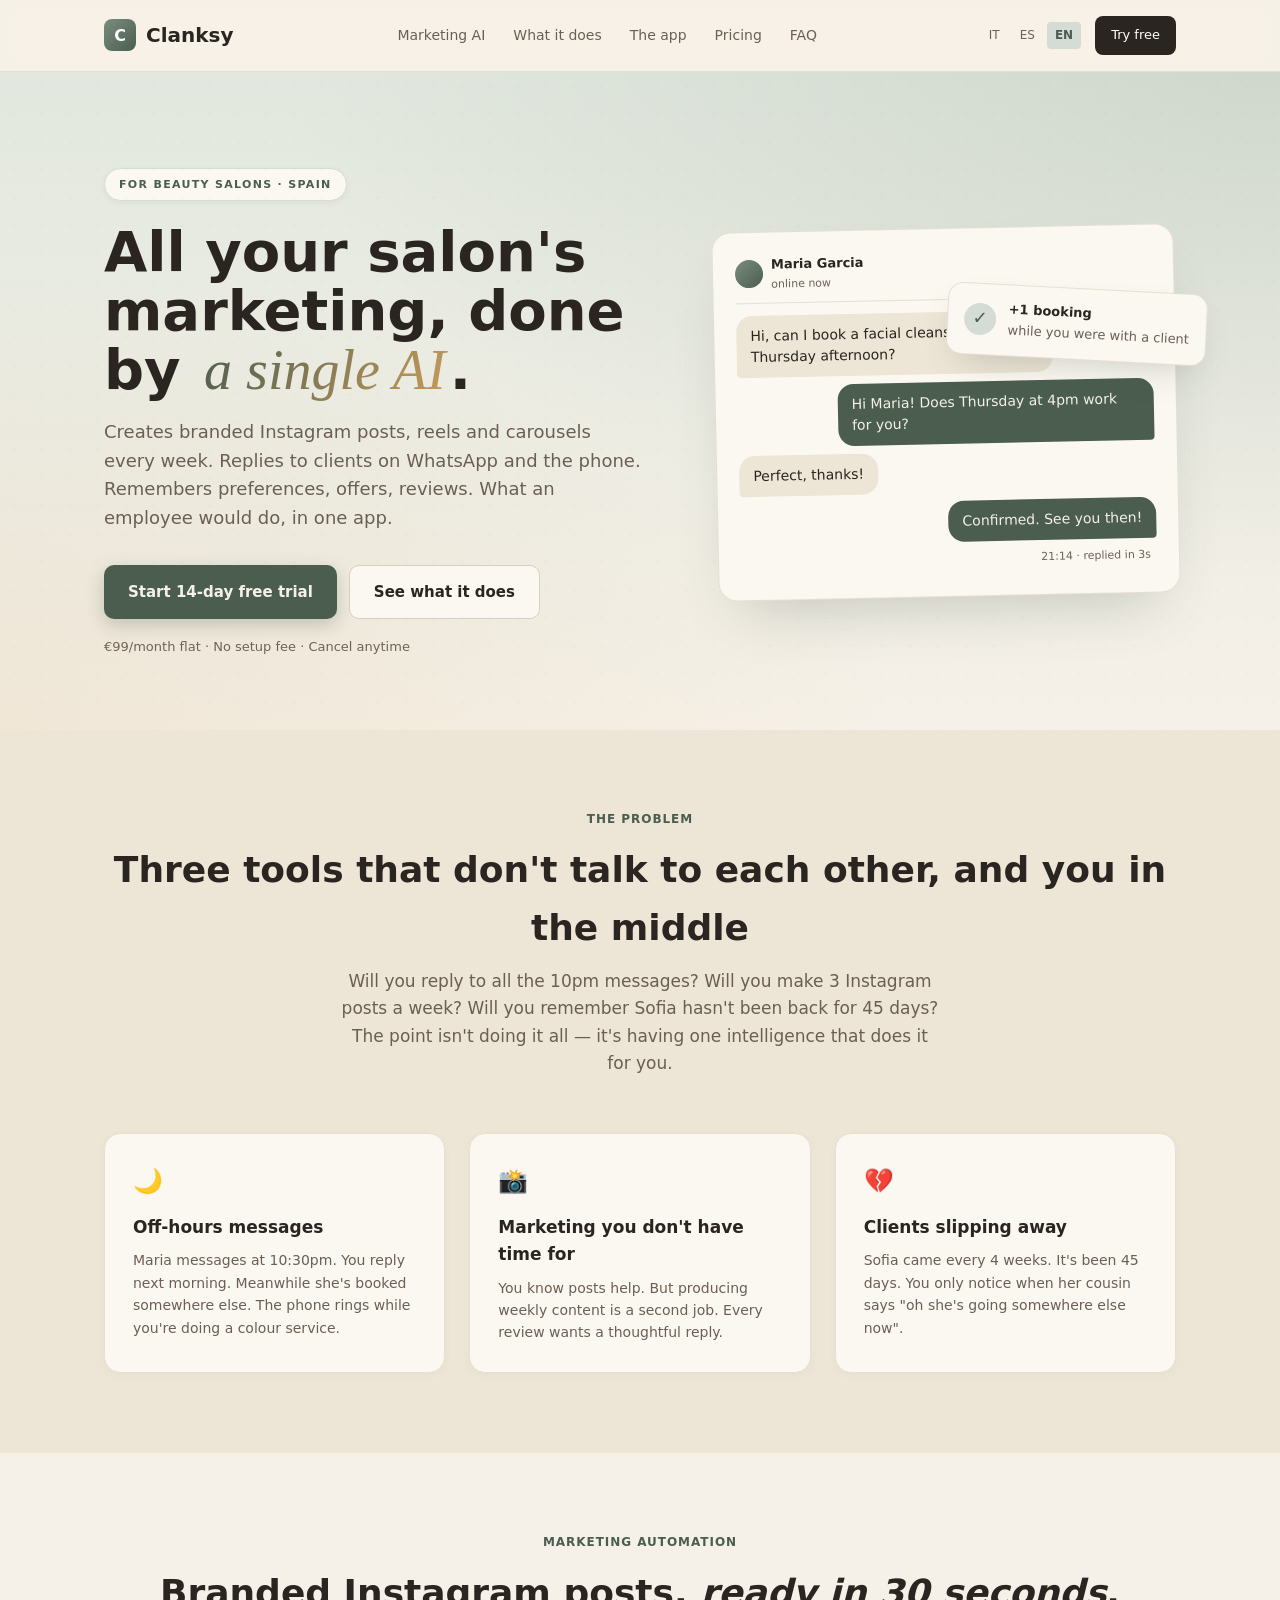
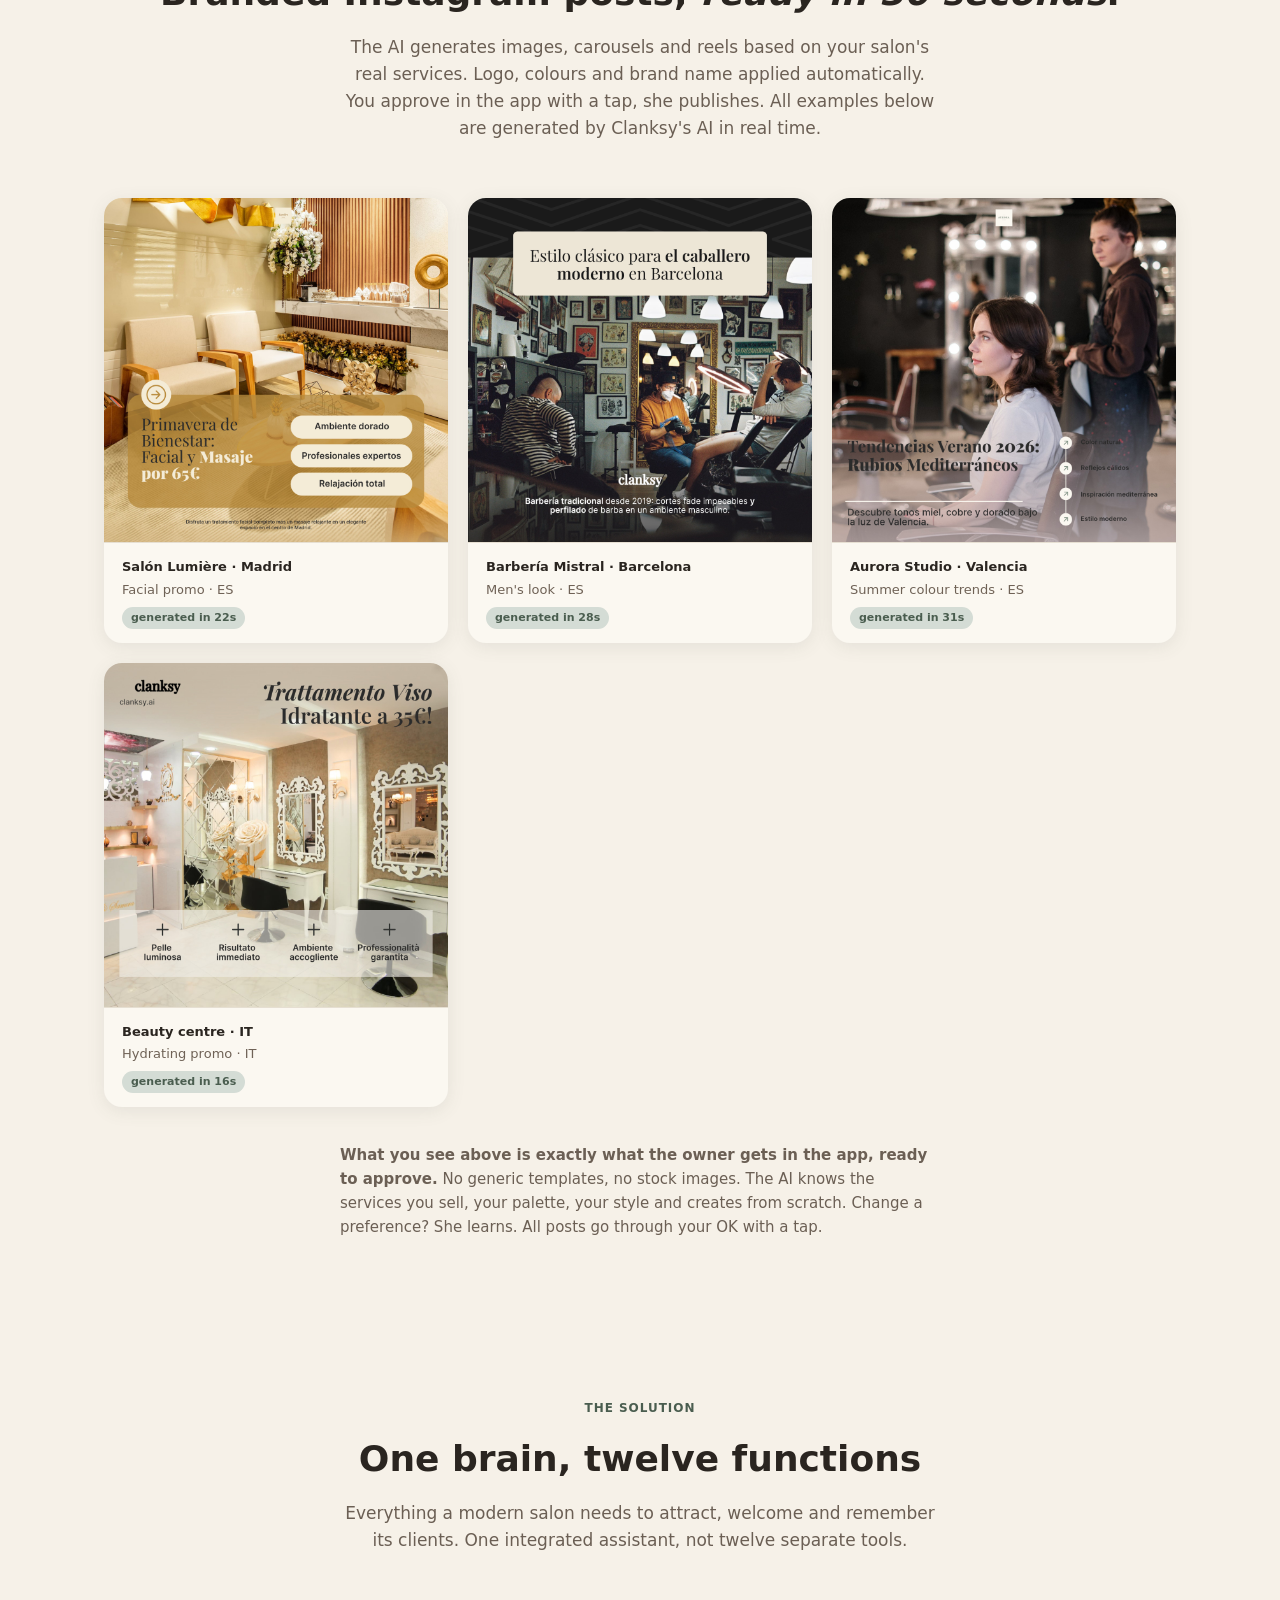
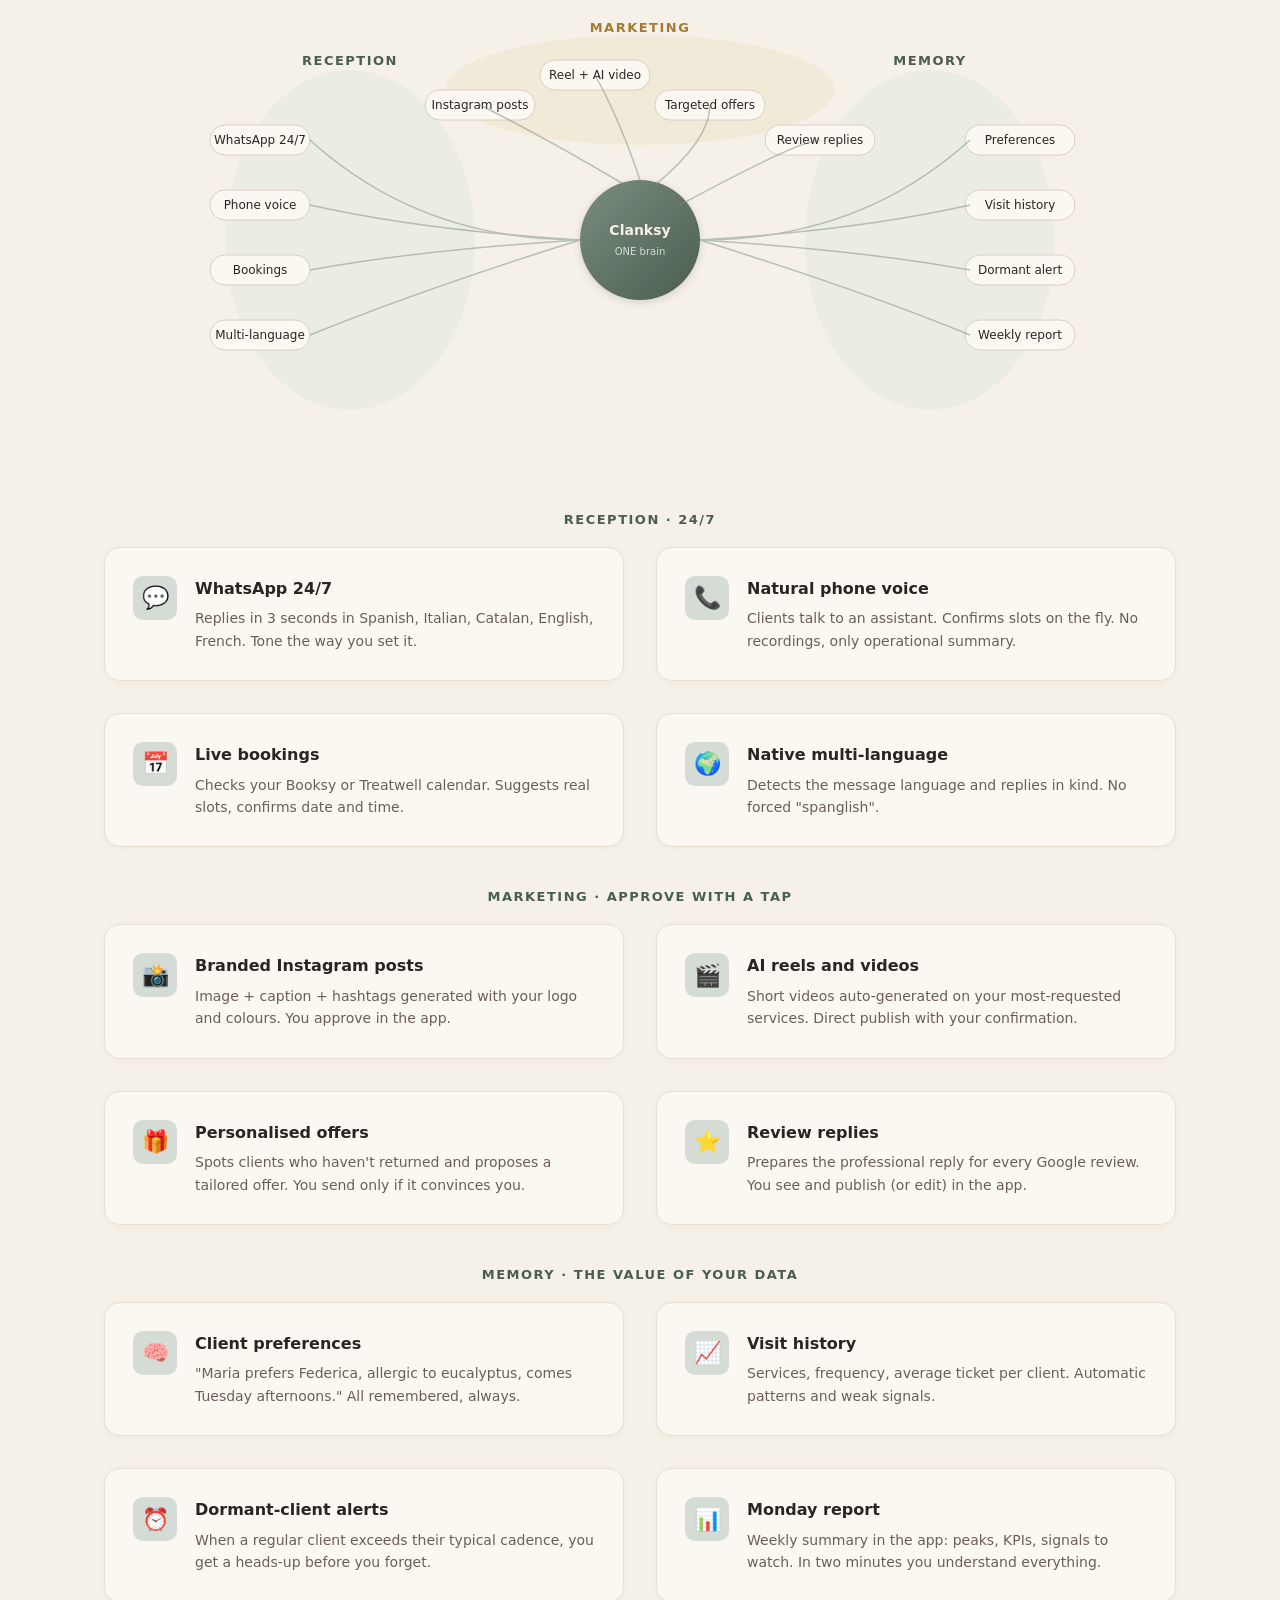
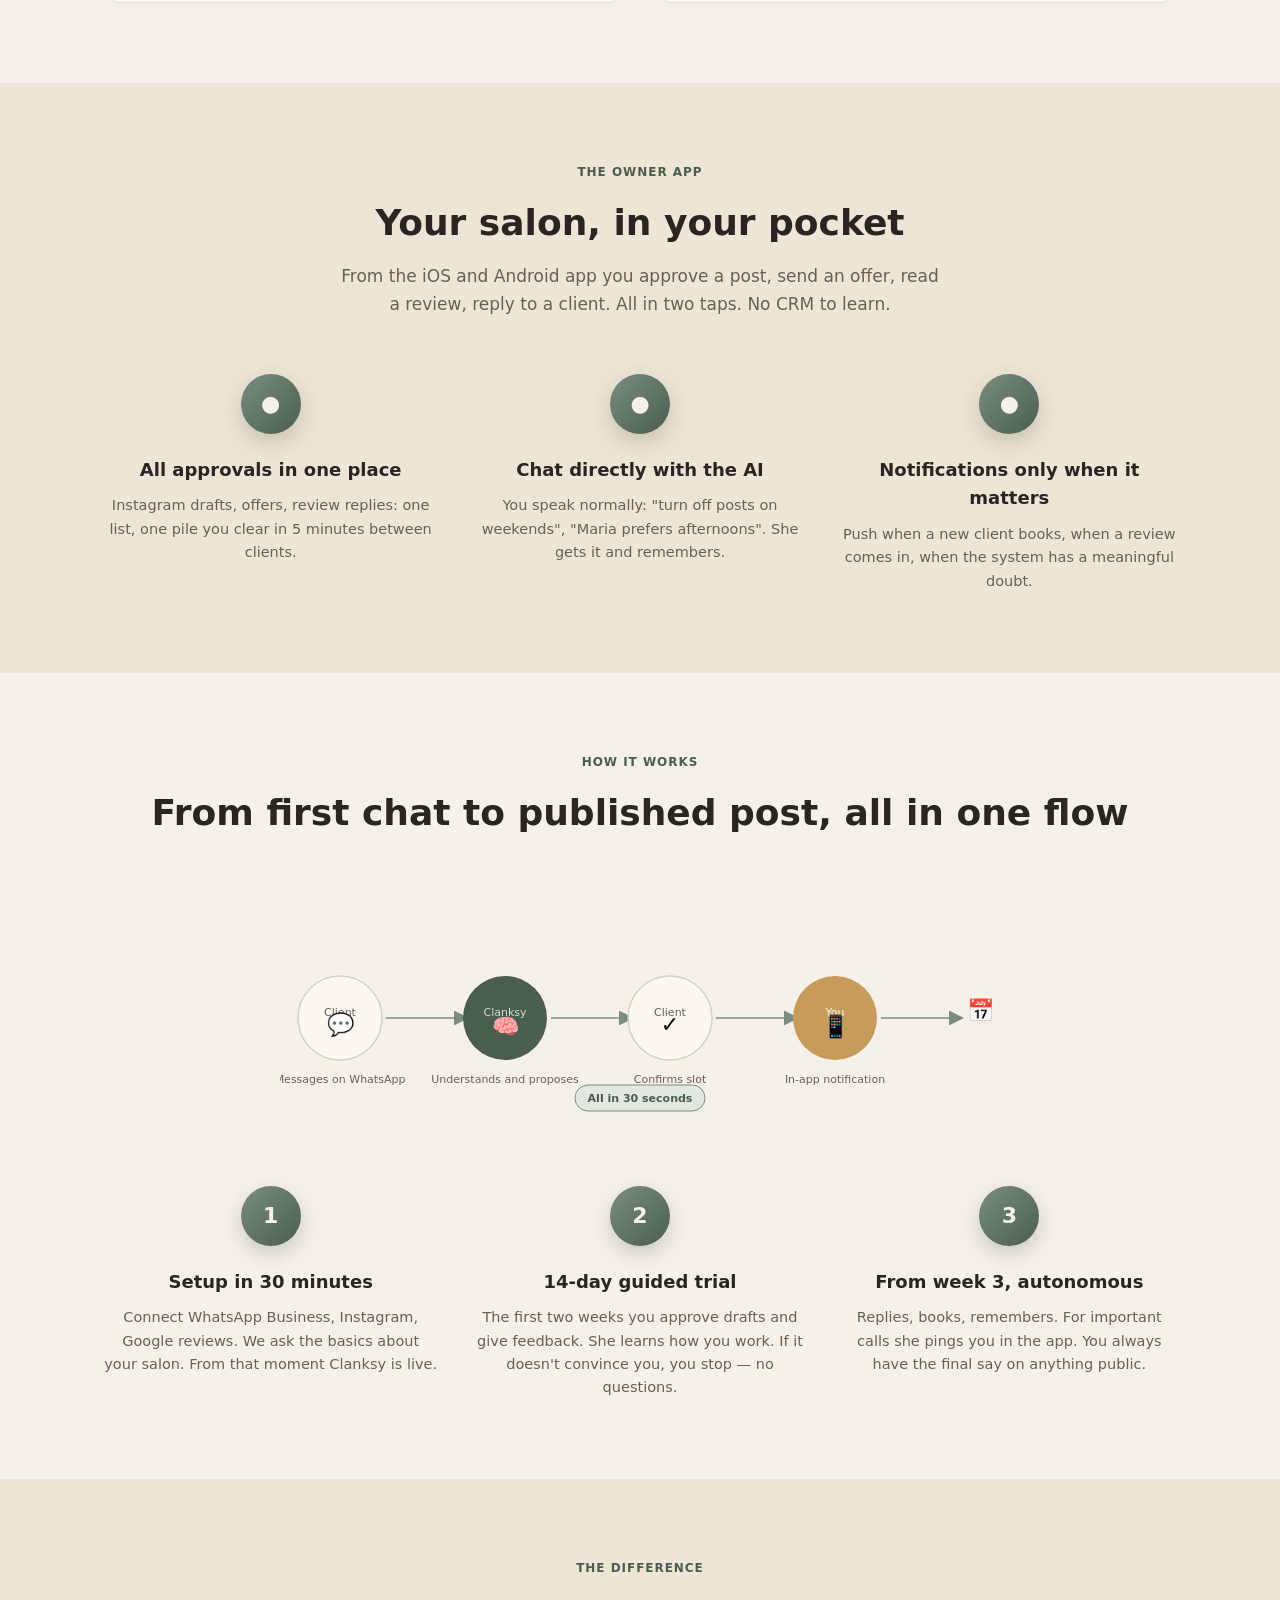
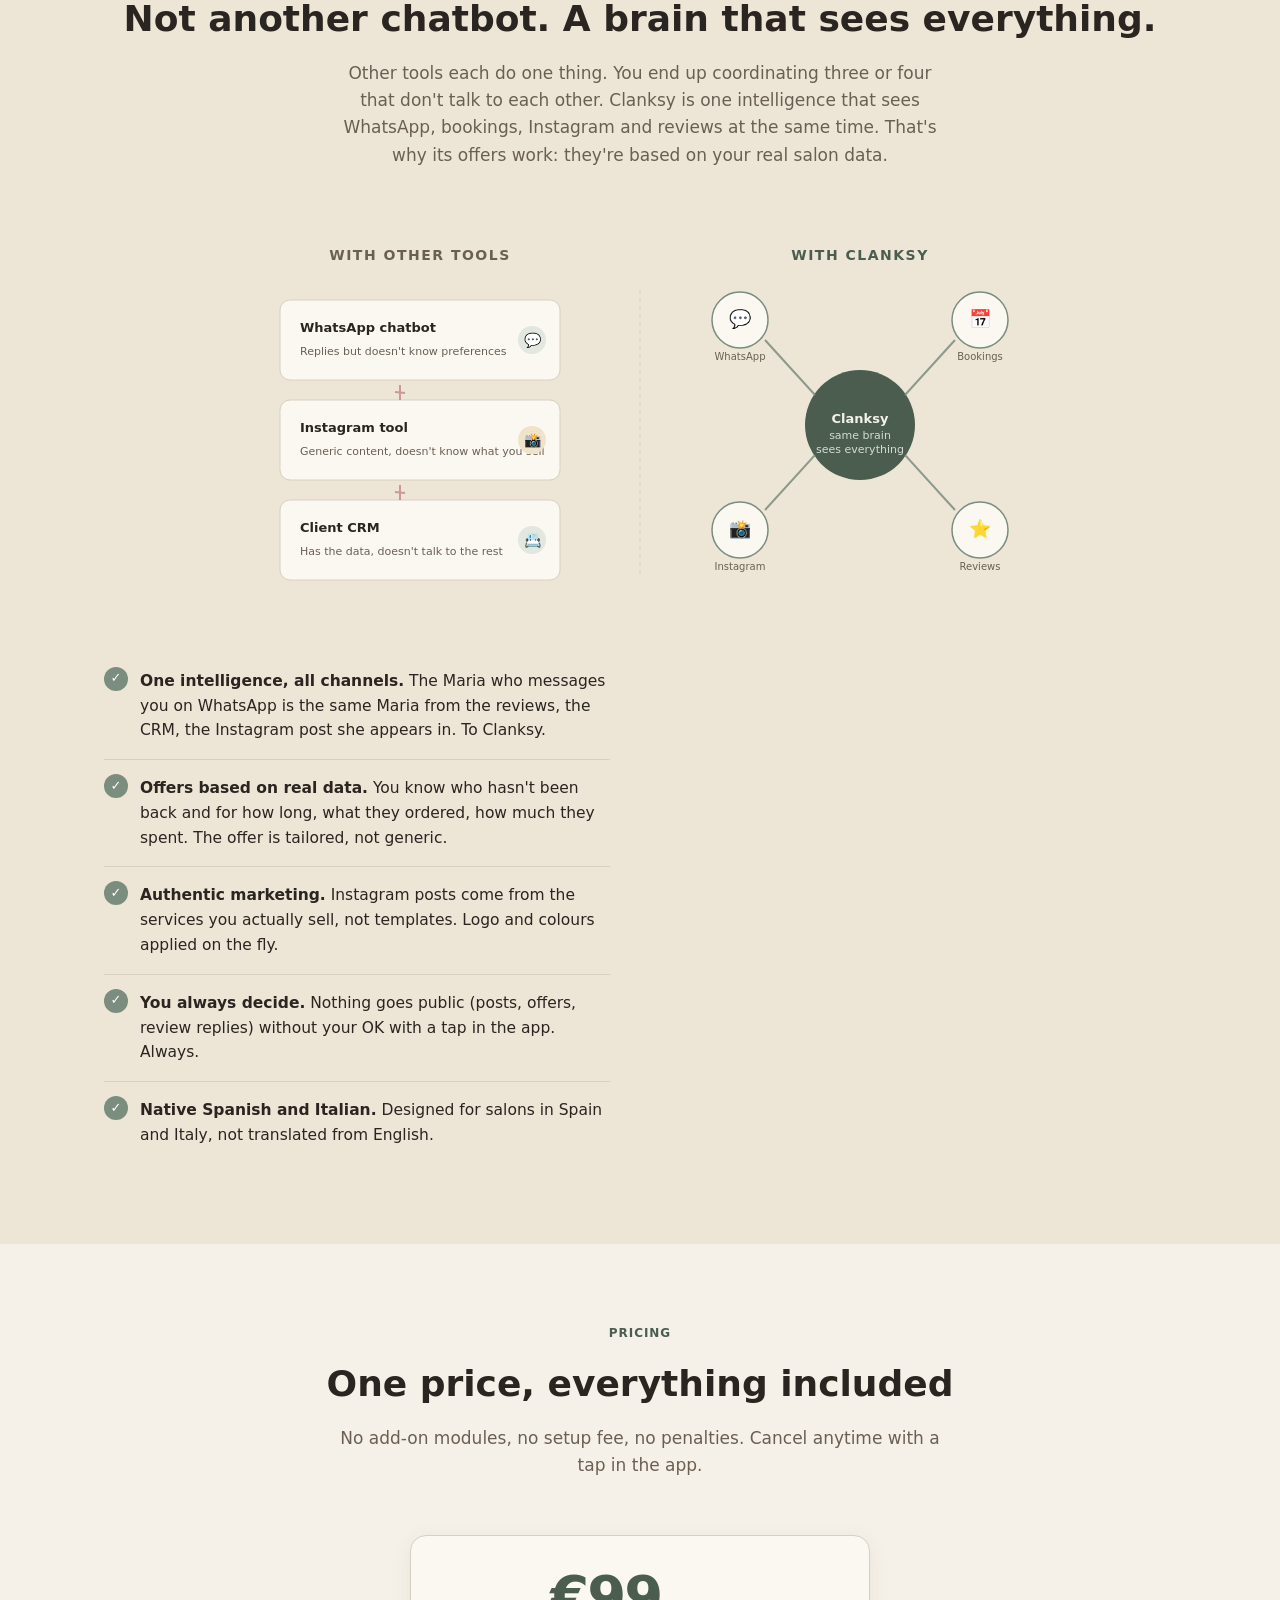
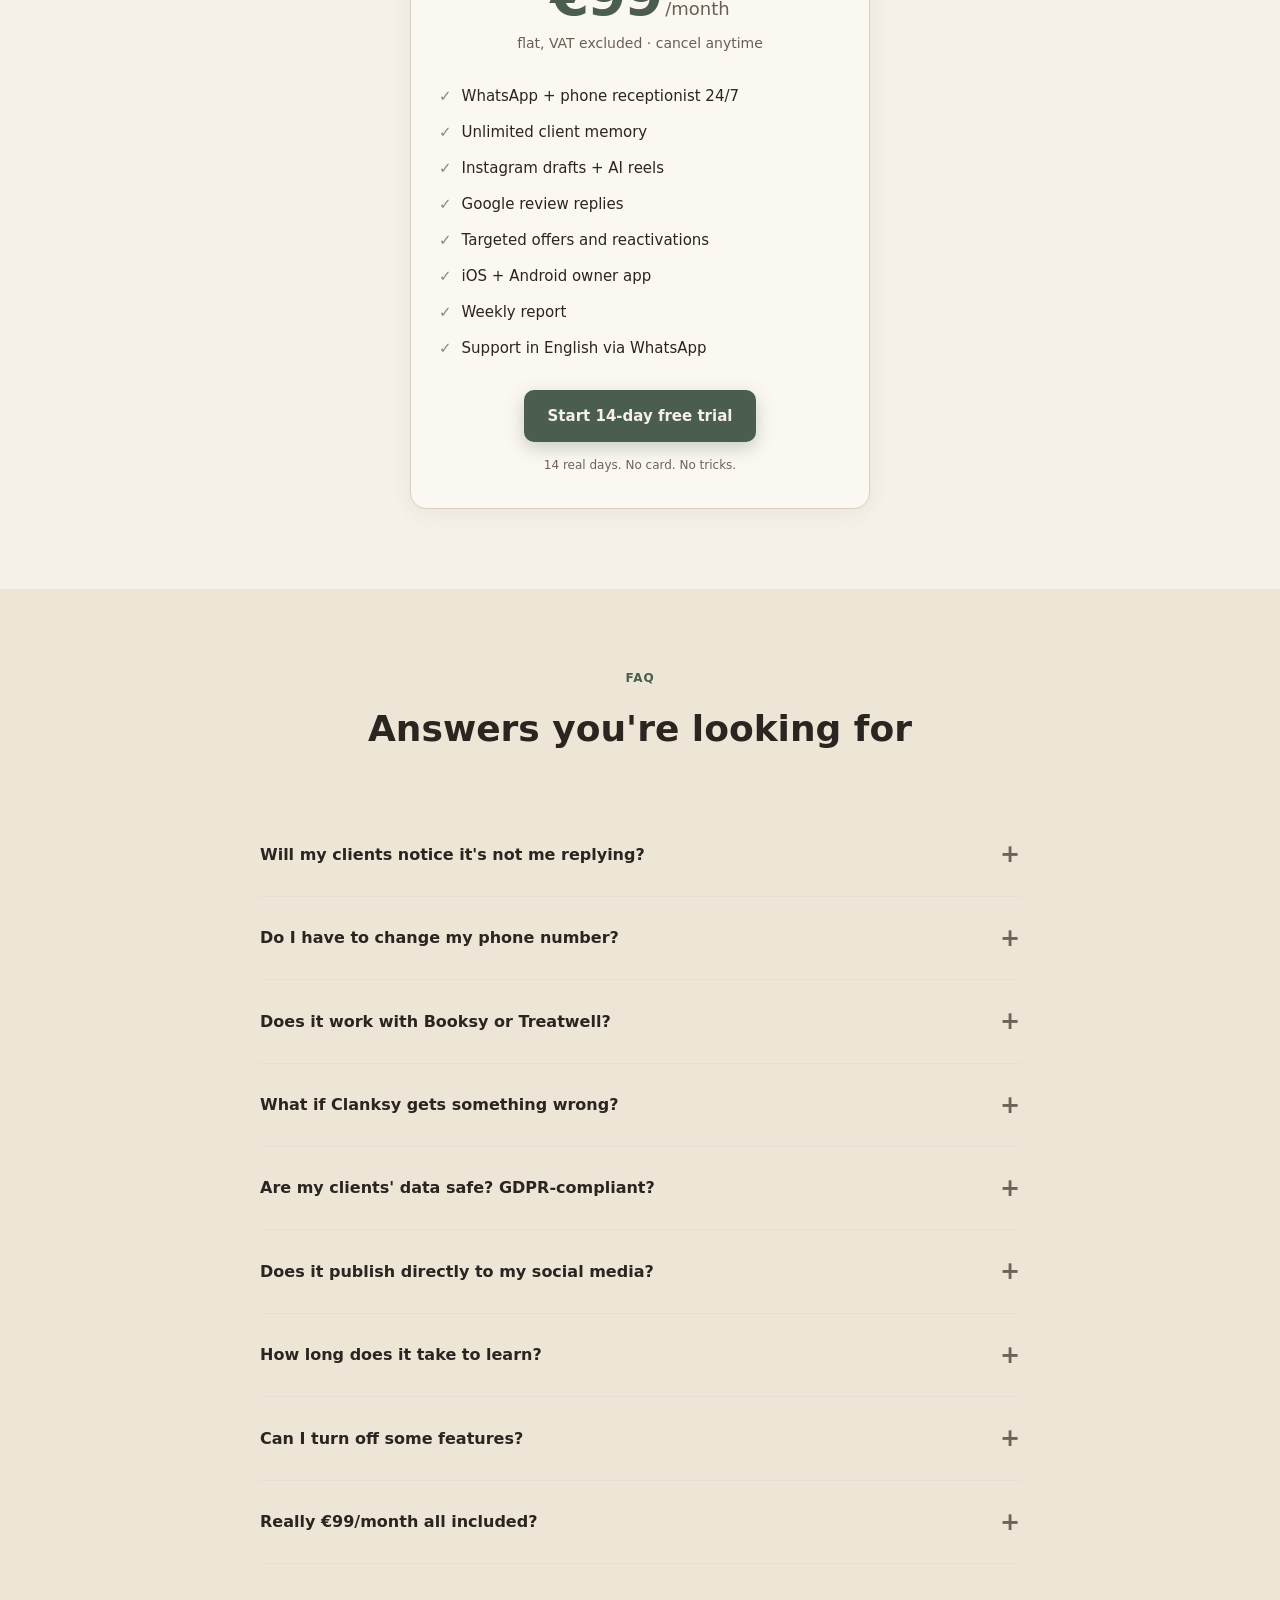
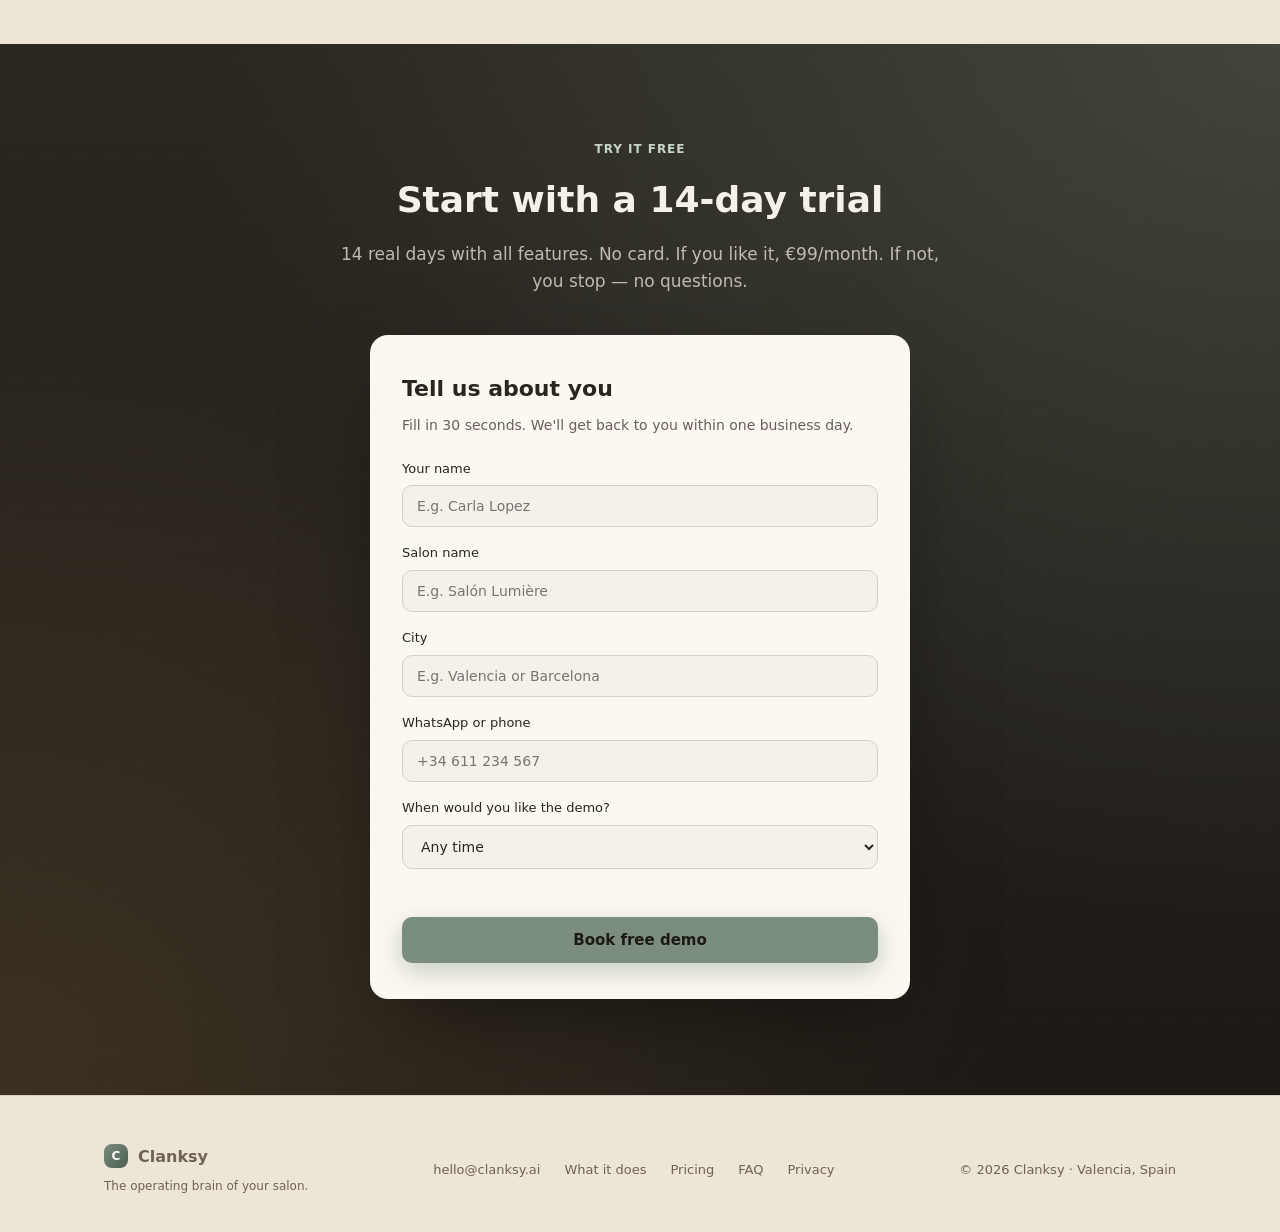
==== commit eb8b4abf: "Sync from clanksy-agent: marketing-first rework + 4 Predis demo + nomi inventati" ====
--- a/en.html
+++ b/en.html
@@ -41,8 +41,8 @@
       <span>Clanksy</span>
     </a>
     <nav class="nav-links">
+      <a href="#marketing">Marketing AI</a>
       <a href="#cosa-fa">What it does</a>
-      <a href="#come-funziona">How it works</a>
       <a href="#app">The app</a>
       <a href="#prezzo">Pricing</a>
       <a href="#faq">FAQ</a>
@@ -64,11 +64,11 @@
   <div class="wrap hero-grid">
     <div>
       <span class="eyebrow">For beauty salons · Spain</span>
-      <h1 class="h1">The <em>operating brain</em> of your salon. All in one app.</h1>
+      <h1 class="h1">All your salon's marketing, done by <em>a single AI</em>.</h1>
       <p class="lead">
-        One intelligence that answers on WhatsApp and the phone, remembers every
-        client, creates Instagram posts, handles reviews. You control everything
-        from your phone, with a tap.
+        Creates branded Instagram posts, reels and carousels every week.
+        Replies to clients on WhatsApp and the phone. Remembers preferences,
+        offers, reviews. What an employee would do, in one app.
       </p>
       <div class="btn-row">
         <a href="#demo" class="btn btn-primary">Start 14-day free trial</a>
@@ -119,6 +119,42 @@
   </div>
 </section>
 
+<section class="section" id="marketing">
+  <div class="wrap">
+    <div class="section-header">
+      <div class="section-eyebrow">Marketing automation</div>
+      <h2 class="section-title">Branded Instagram posts, <em>ready in 30 seconds</em>.</h2>
+      <p class="section-sub">
+        The AI generates images, carousels and reels based on your salon's real services. Logo,
+        colours and brand name applied automatically. You approve in the app with a tap, she publishes.
+        All examples below are generated by Clanksy's AI in real time.
+      </p>
+    </div>
+    <style>
+      .ig-grid { display:grid; grid-template-columns:repeat(auto-fit,minmax(260px,1fr)); gap:20px; margin-top:32px; }
+      .ig-card { background:var(--c-card); border-radius:18px; overflow:hidden; box-shadow:0 4px 18px rgba(74,93,79,0.10); display:flex; flex-direction:column; transition:transform 0.25s ease; }
+      .ig-card:hover { transform:translateY(-4px); }
+      .ig-image { aspect-ratio:1/1; overflow:hidden; }
+      .ig-image img { width:100%; height:100%; object-fit:cover; display:block; }
+      .ig-meta { padding:14px 18px; border-top:1px solid var(--c-border-soft); font-size:13px; }
+      .ig-meta .salon { font-weight:600; color:var(--c-text); }
+      .ig-meta .type { color:var(--c-text-muted); margin-top:2px; }
+      .ig-meta .gen-time { display:inline-block; margin-top:6px; background:var(--c-accent-soft); color:var(--c-accent-strong); padding:2px 9px; border-radius:999px; font-size:11px; font-weight:600; }
+    </style>
+    <div class="ig-grid">
+      <div class="ig-card"><div class="ig-image"><img src="assets/predis-demo/02-lumiere-madrid.jpg" alt="Example post Salón Lumière Madrid" loading="lazy"></div><div class="ig-meta"><div class="salon">Salón Lumière · Madrid</div><div class="type">Facial promo · ES</div><span class="gen-time">generated in 22s</span></div></div>
+      <div class="ig-card"><div class="ig-image"><img src="assets/predis-demo/03-mistral-barcelona.jpg" alt="Example post Barbería Mistral Barcelona" loading="lazy"></div><div class="ig-meta"><div class="salon">Barbería Mistral · Barcelona</div><div class="type">Men's look · ES</div><span class="gen-time">generated in 28s</span></div></div>
+      <div class="ig-card"><div class="ig-image"><img src="assets/predis-demo/04-aurora-valencia.jpg" alt="Example post Aurora Studio Valencia" loading="lazy"></div><div class="ig-meta"><div class="salon">Aurora Studio · Valencia</div><div class="type">Summer colour trends · ES</div><span class="gen-time">generated in 31s</span></div></div>
+      <div class="ig-card"><div class="ig-image"><img src="assets/predis-demo/01-trattamento-viso.jpg" alt="Example post generic beauty centre" loading="lazy"></div><div class="ig-meta"><div class="salon">Beauty centre · IT</div><div class="type">Hydrating promo · IT</div><span class="gen-time">generated in 16s</span></div></div>
+    </div>
+    <p class="section-sub" style="margin-top:36px;font-size:15px;text-align:left;">
+      <strong>What you see above is exactly what the owner gets in the app, ready to approve.</strong>
+      No generic templates, no stock images. The AI knows the services you sell, your palette,
+      your style and creates from scratch. Change a preference? She learns. All posts go through your OK with a tap.
+    </p>
+  </div>
+</section>
+
 <section class="section" id="cosa-fa">
   <div class="wrap">
     <div class="section-header">
@@ -353,8 +389,8 @@
     <form class="form-card" id="demo-form" onsubmit="return submitDemo(event)">
       <h3>Tell us about you</h3>
       <p>Fill in 30 seconds. We'll get back to you within one business day.</p>
-      <div class="form-row"><label for="f-nome">Your name</label><input type="text" id="f-nome" name="nome" required placeholder="E.g. Bryan Perez"></div>
-      <div class="form-row"><label for="f-salone">Salon name</label><input type="text" id="f-salone" name="salone" required placeholder="E.g. MYSLF Privé Valencia"></div>
+      <div class="form-row"><label for="f-nome">Your name</label><input type="text" id="f-nome" name="nome" required placeholder="E.g. Carla Lopez"></div>
+      <div class="form-row"><label for="f-salone">Salon name</label><input type="text" id="f-salone" name="salone" required placeholder="E.g. Salón Lumière"></div>
       <div class="form-row"><label for="f-citta">City</label><input type="text" id="f-citta" name="citta" required placeholder="E.g. Valencia or Barcelona"></div>
       <div class="form-row"><label for="f-telefono">WhatsApp or phone</label><input type="tel" id="f-telefono" name="telefono" required placeholder="+34 611 234 567"></div>
       <div class="form-row"><label for="f-quando">When would you like the demo?</label><select id="f-quando" name="quando"><option value="qualunque">Any time</option><option value="domani">Tomorrow</option><option value="settimana">This week</option><option value="prossima">Next week</option></select></div>
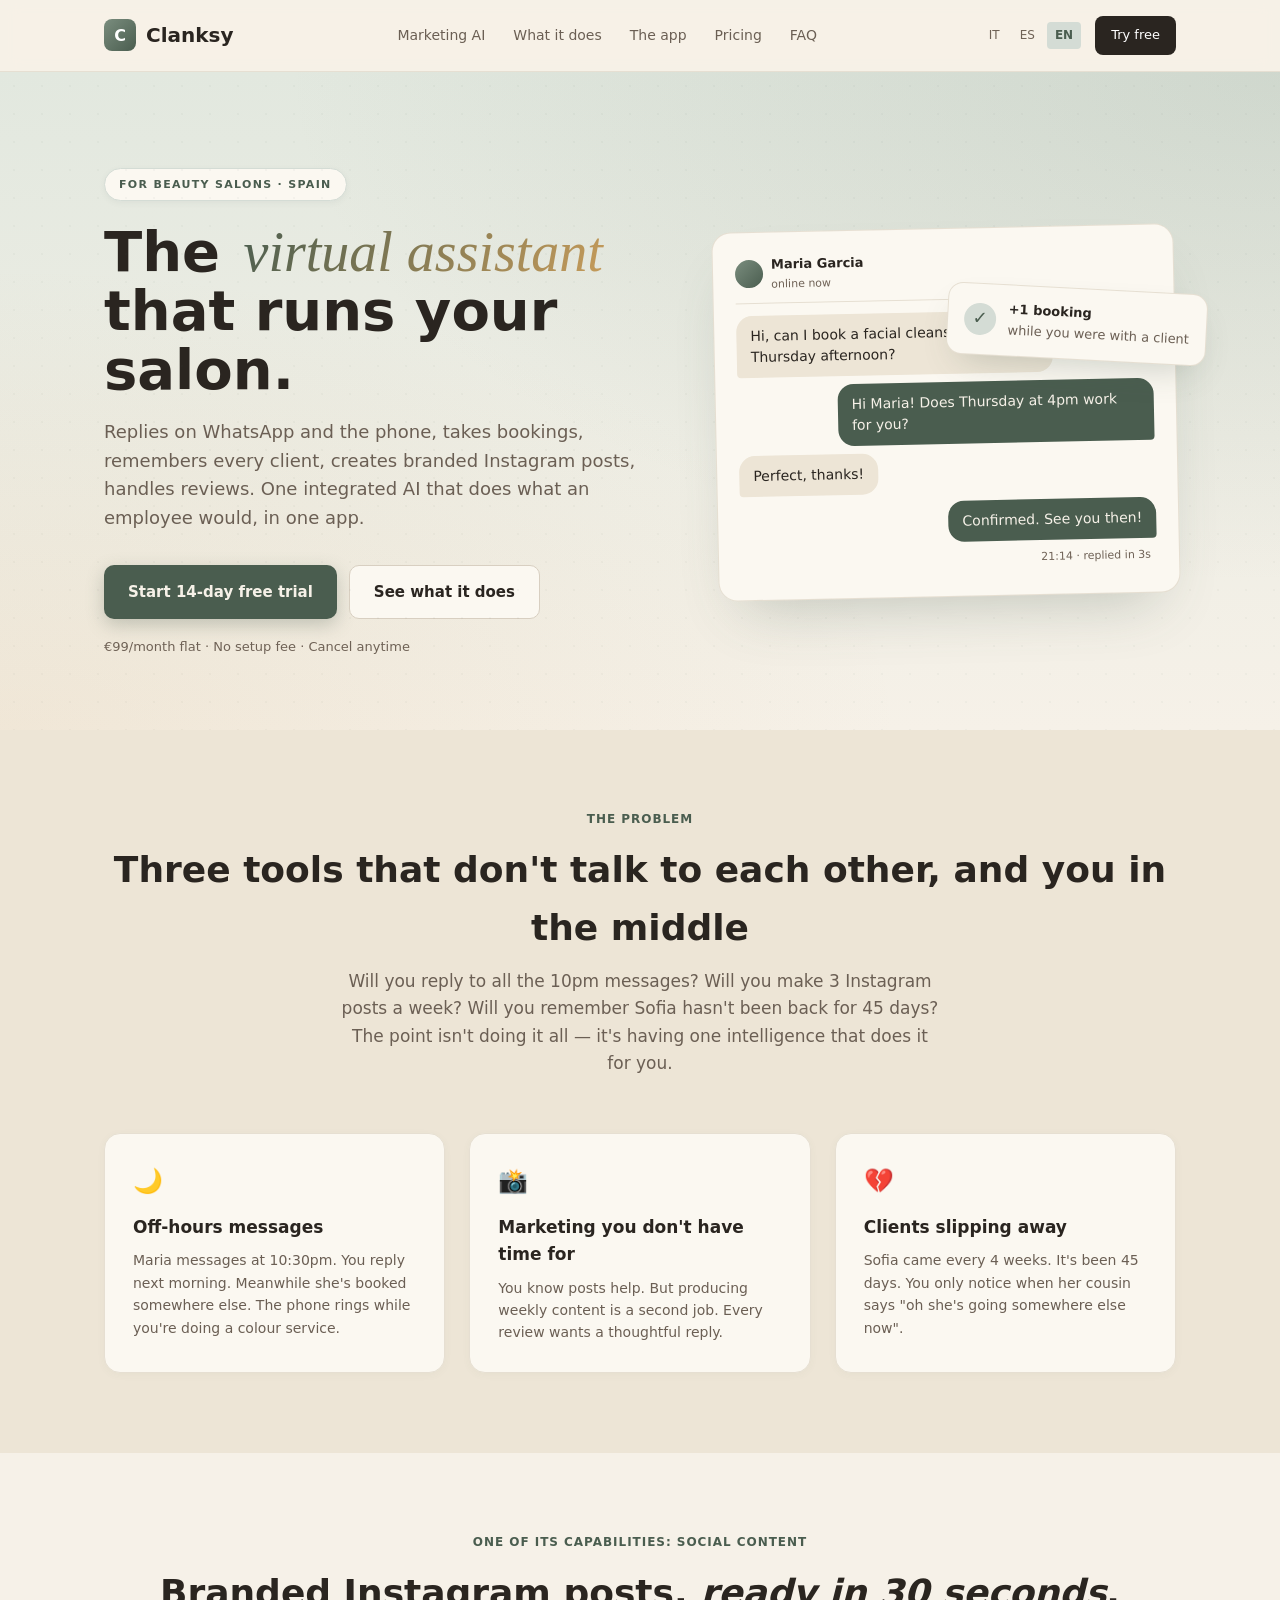
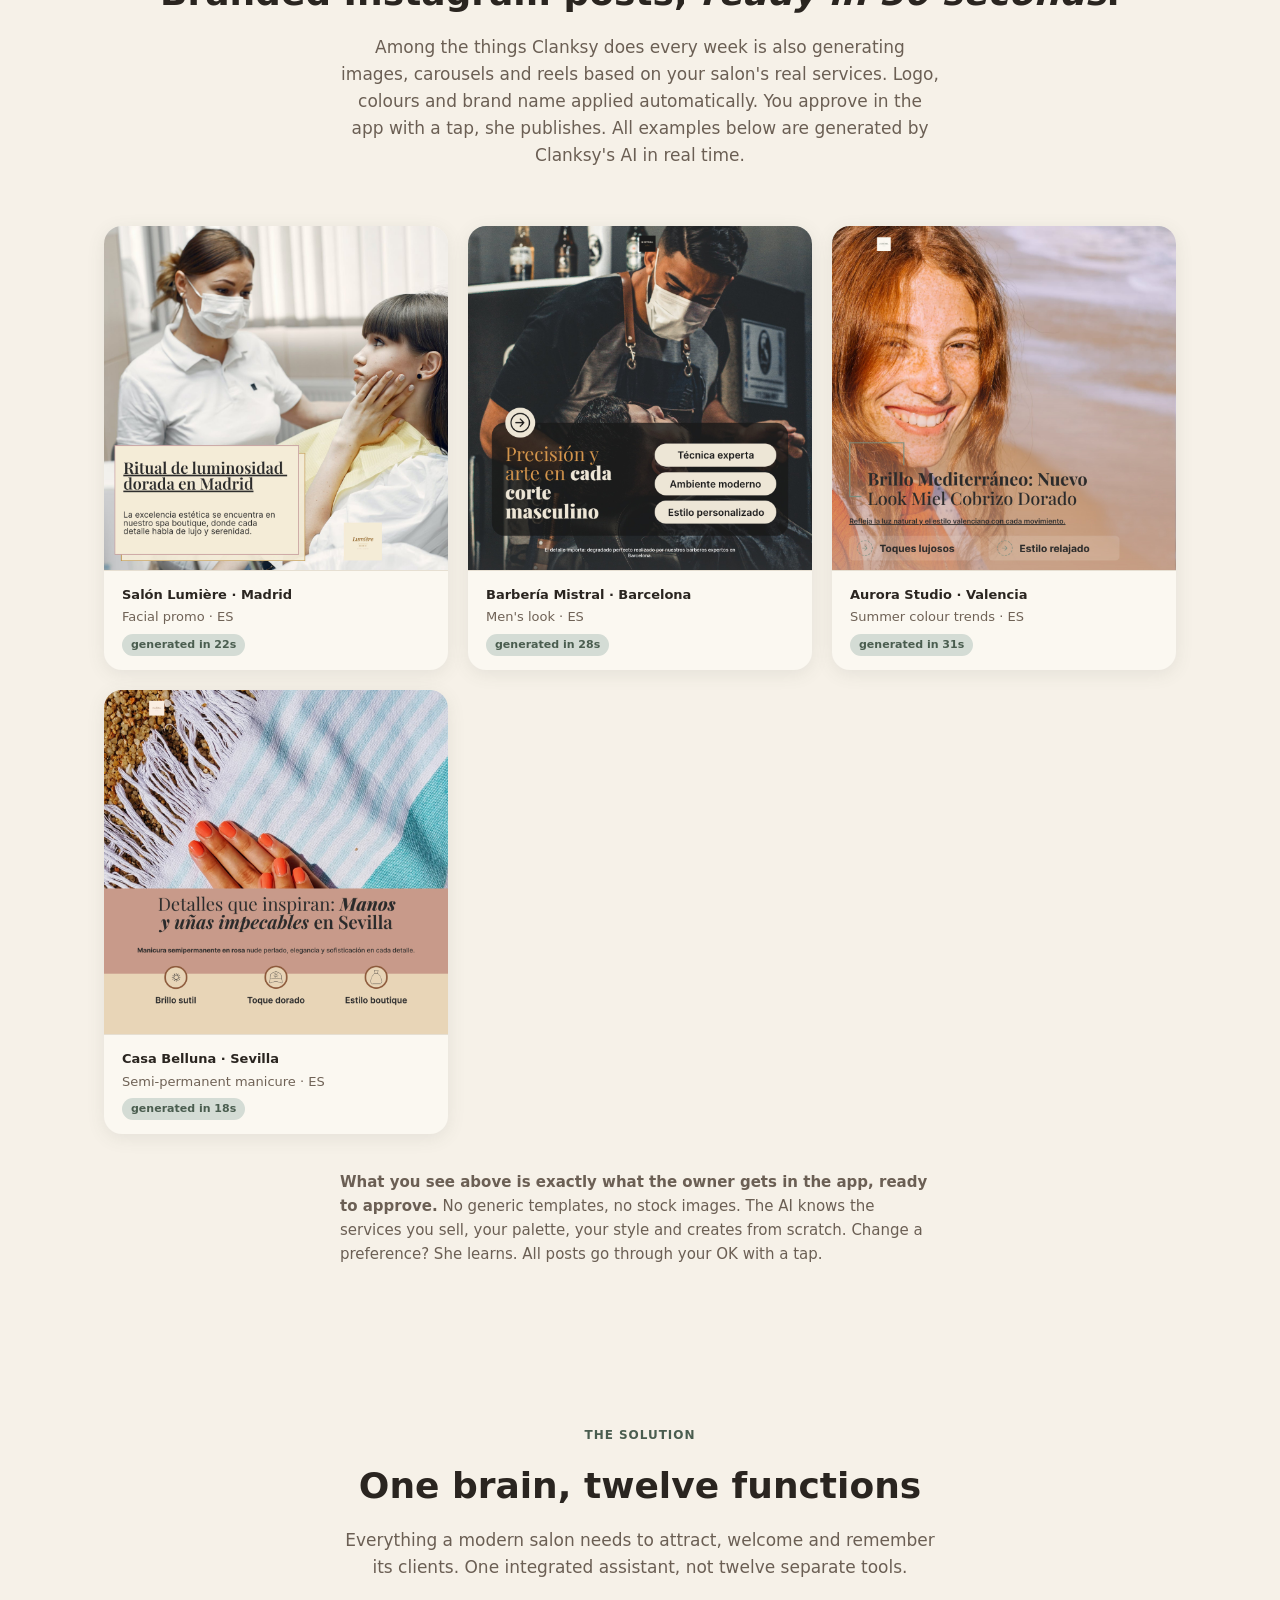
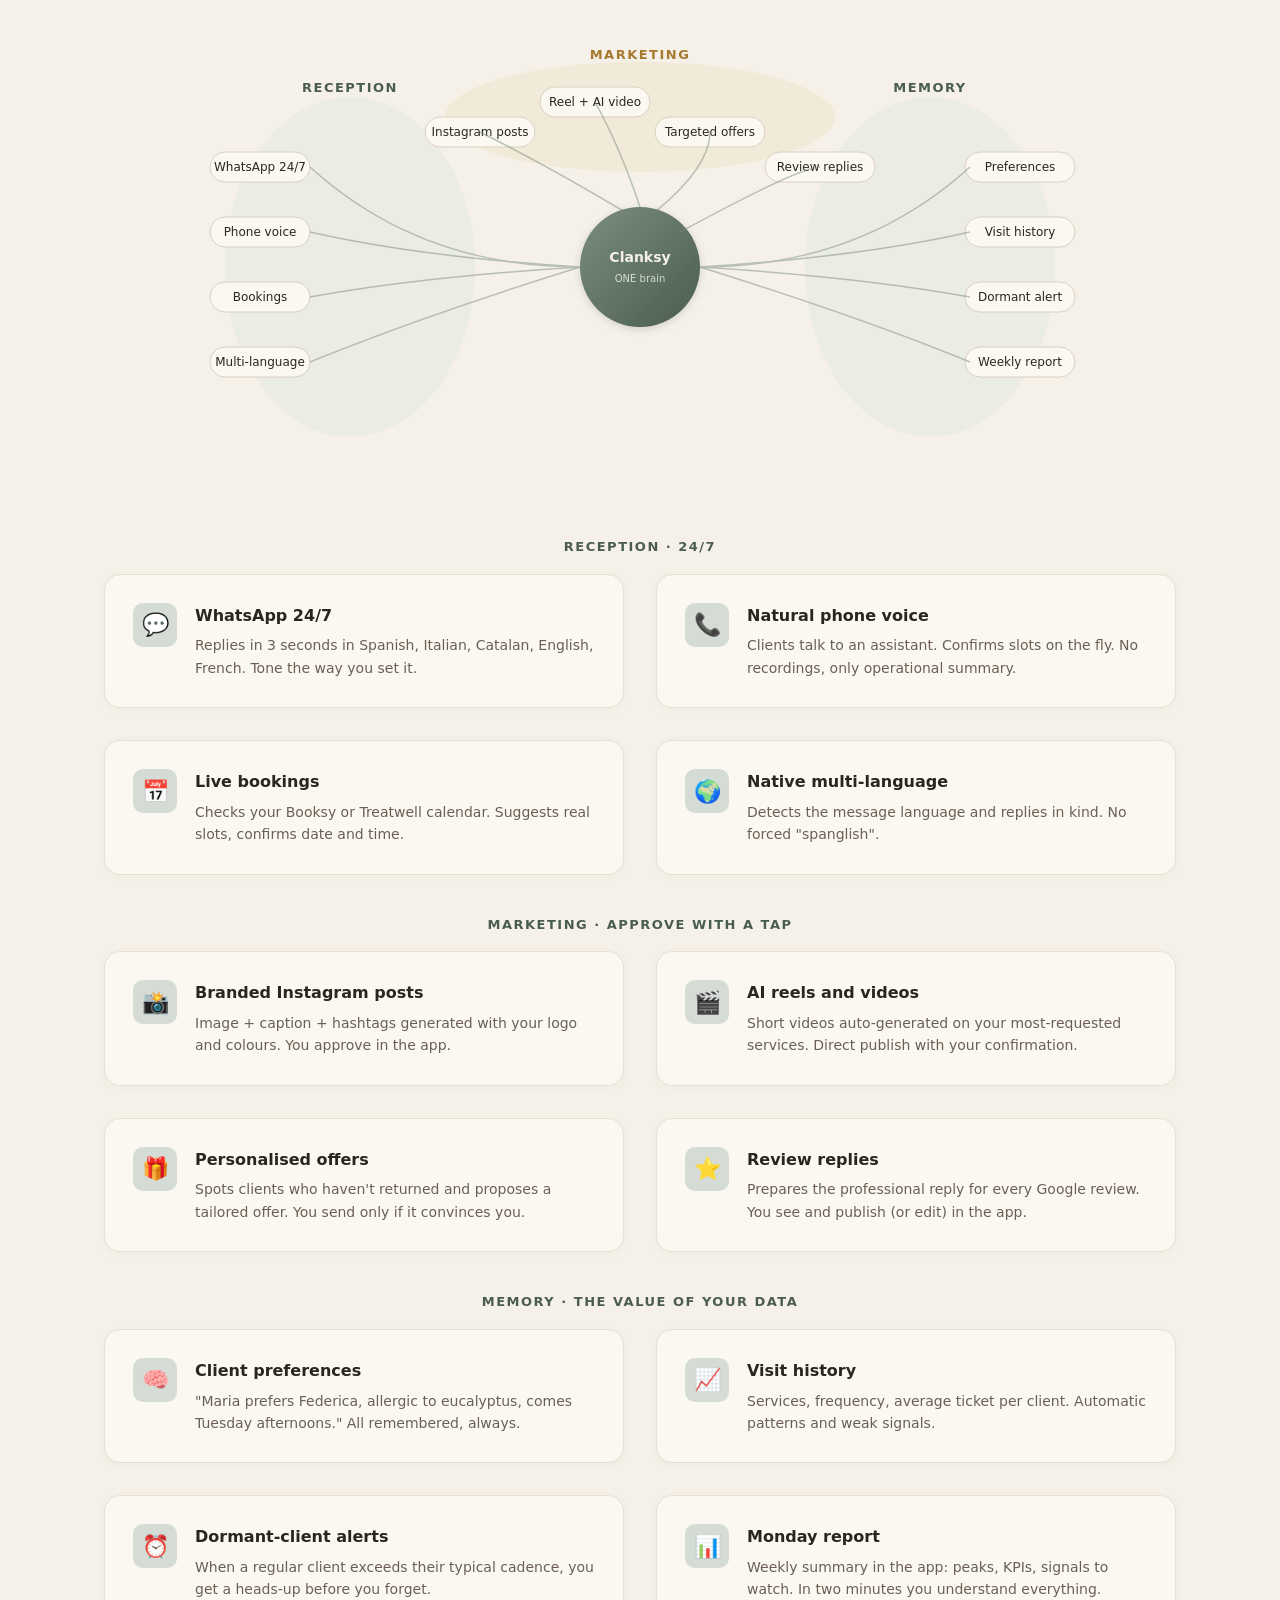
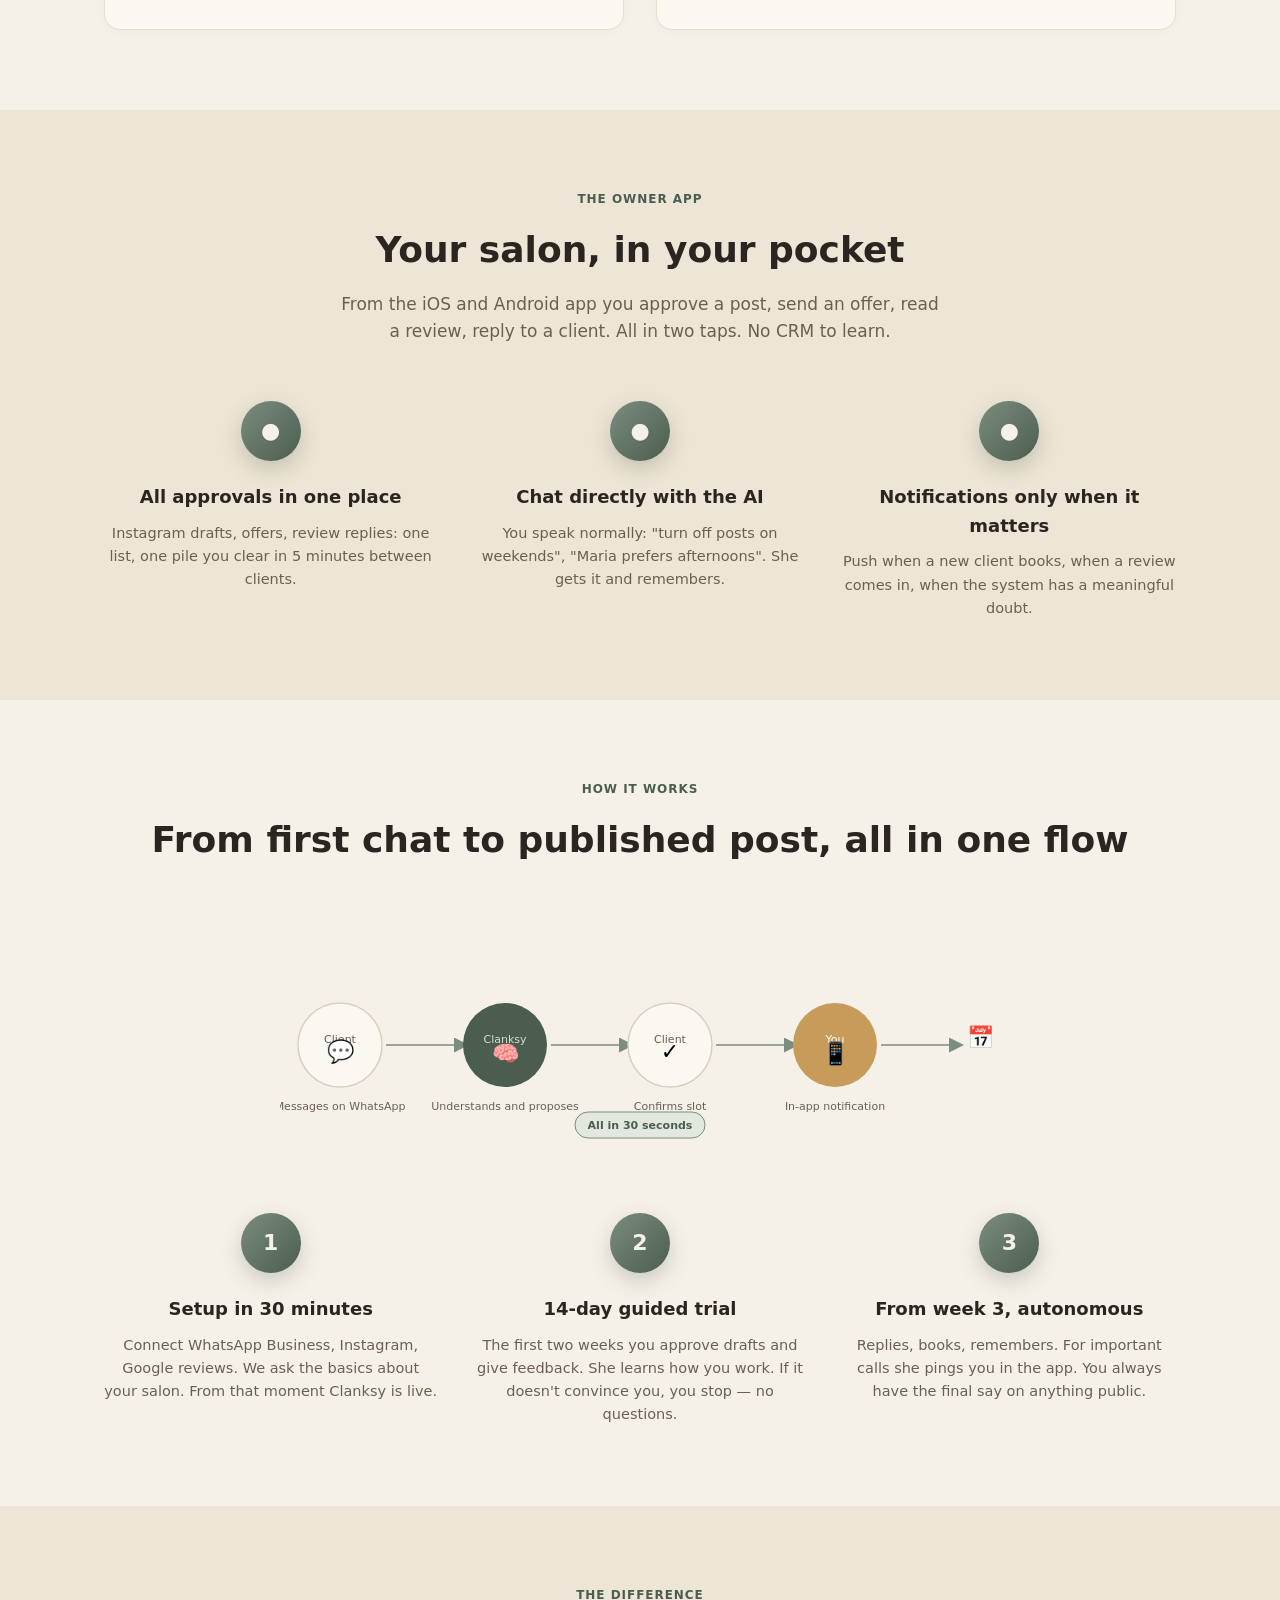
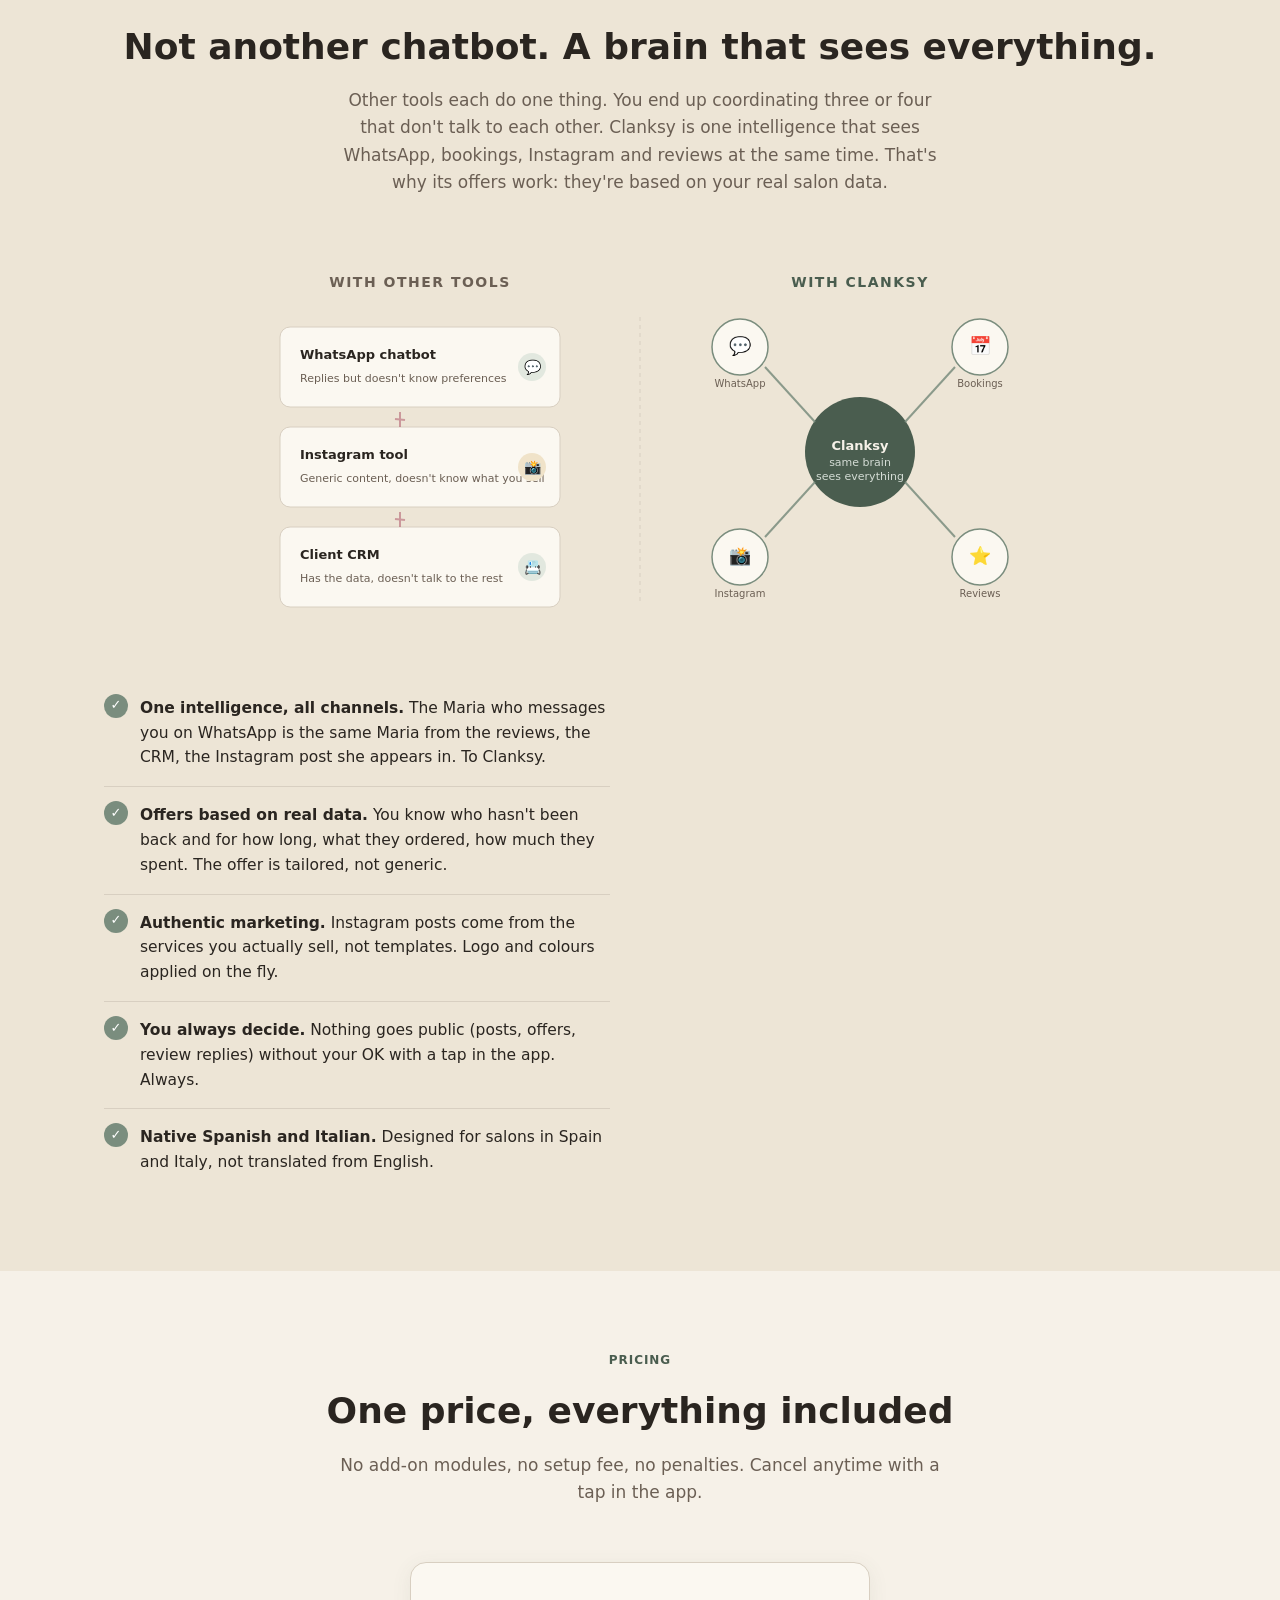
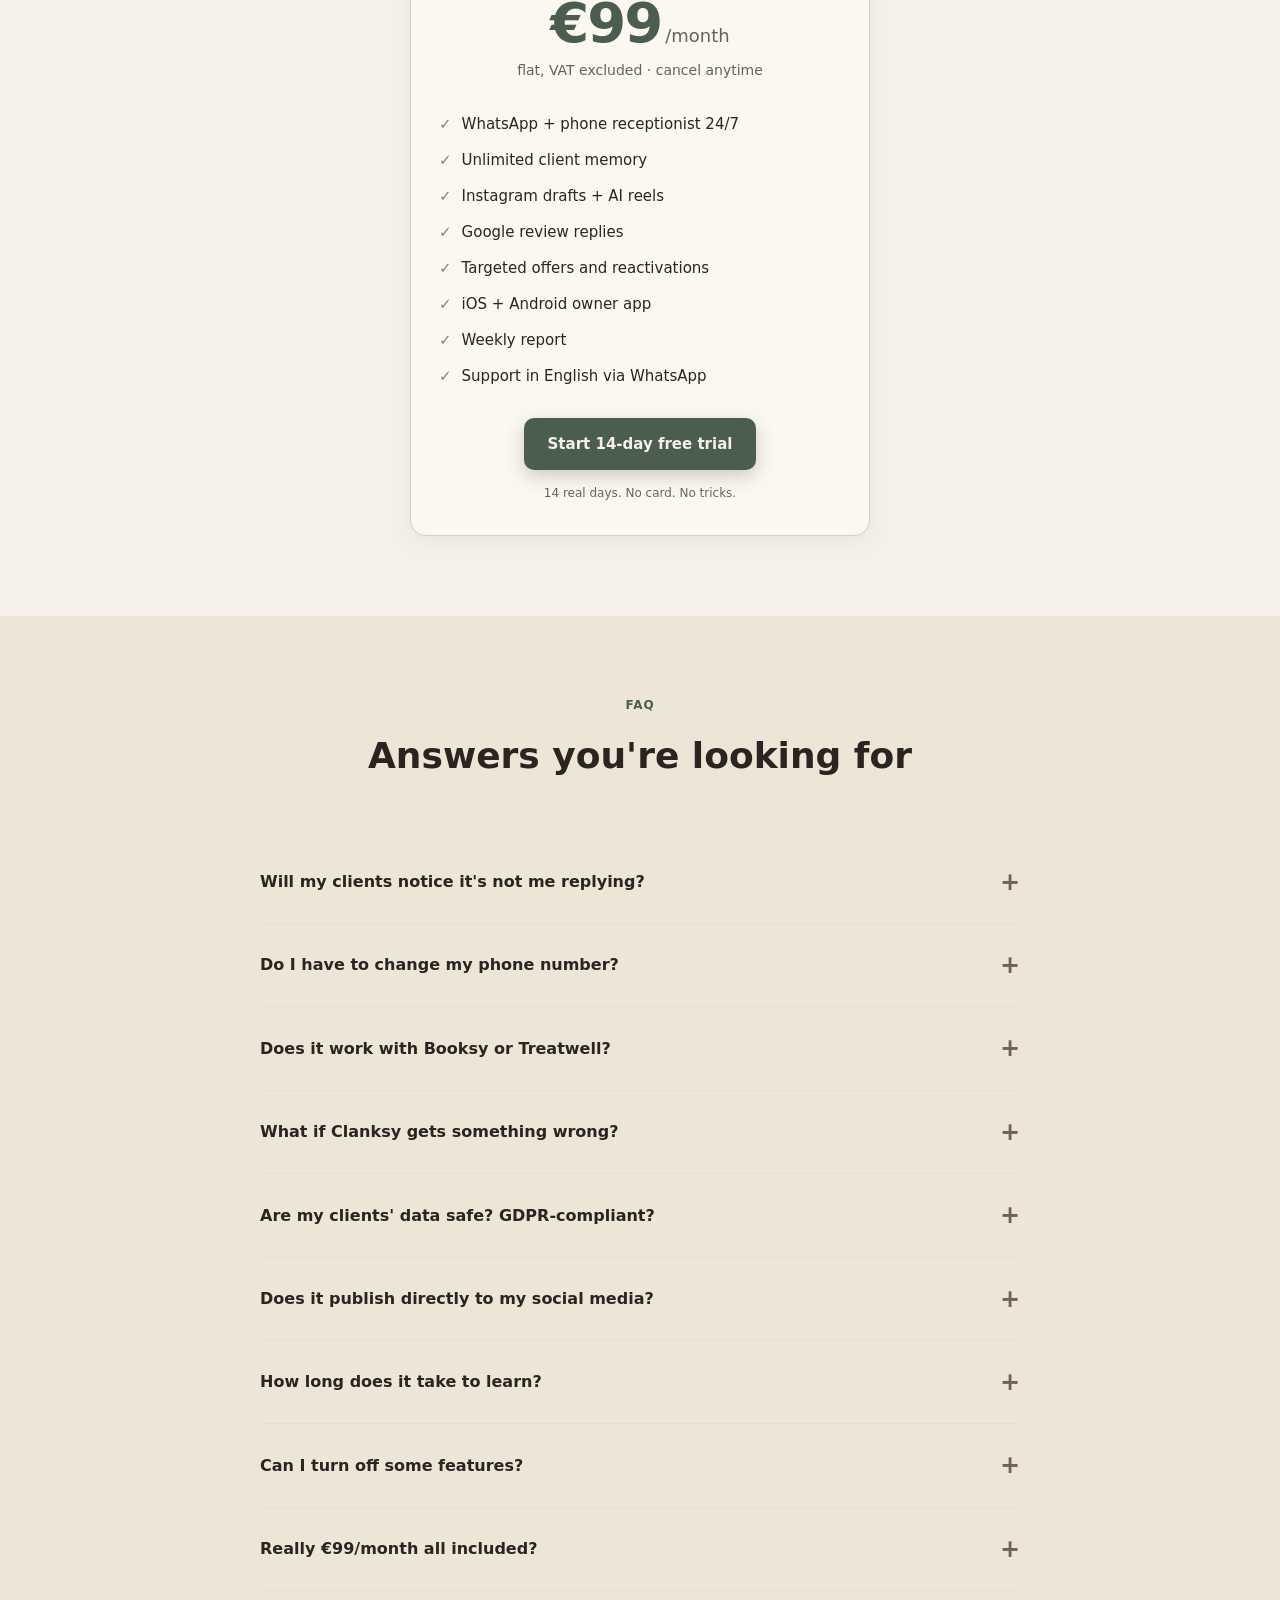
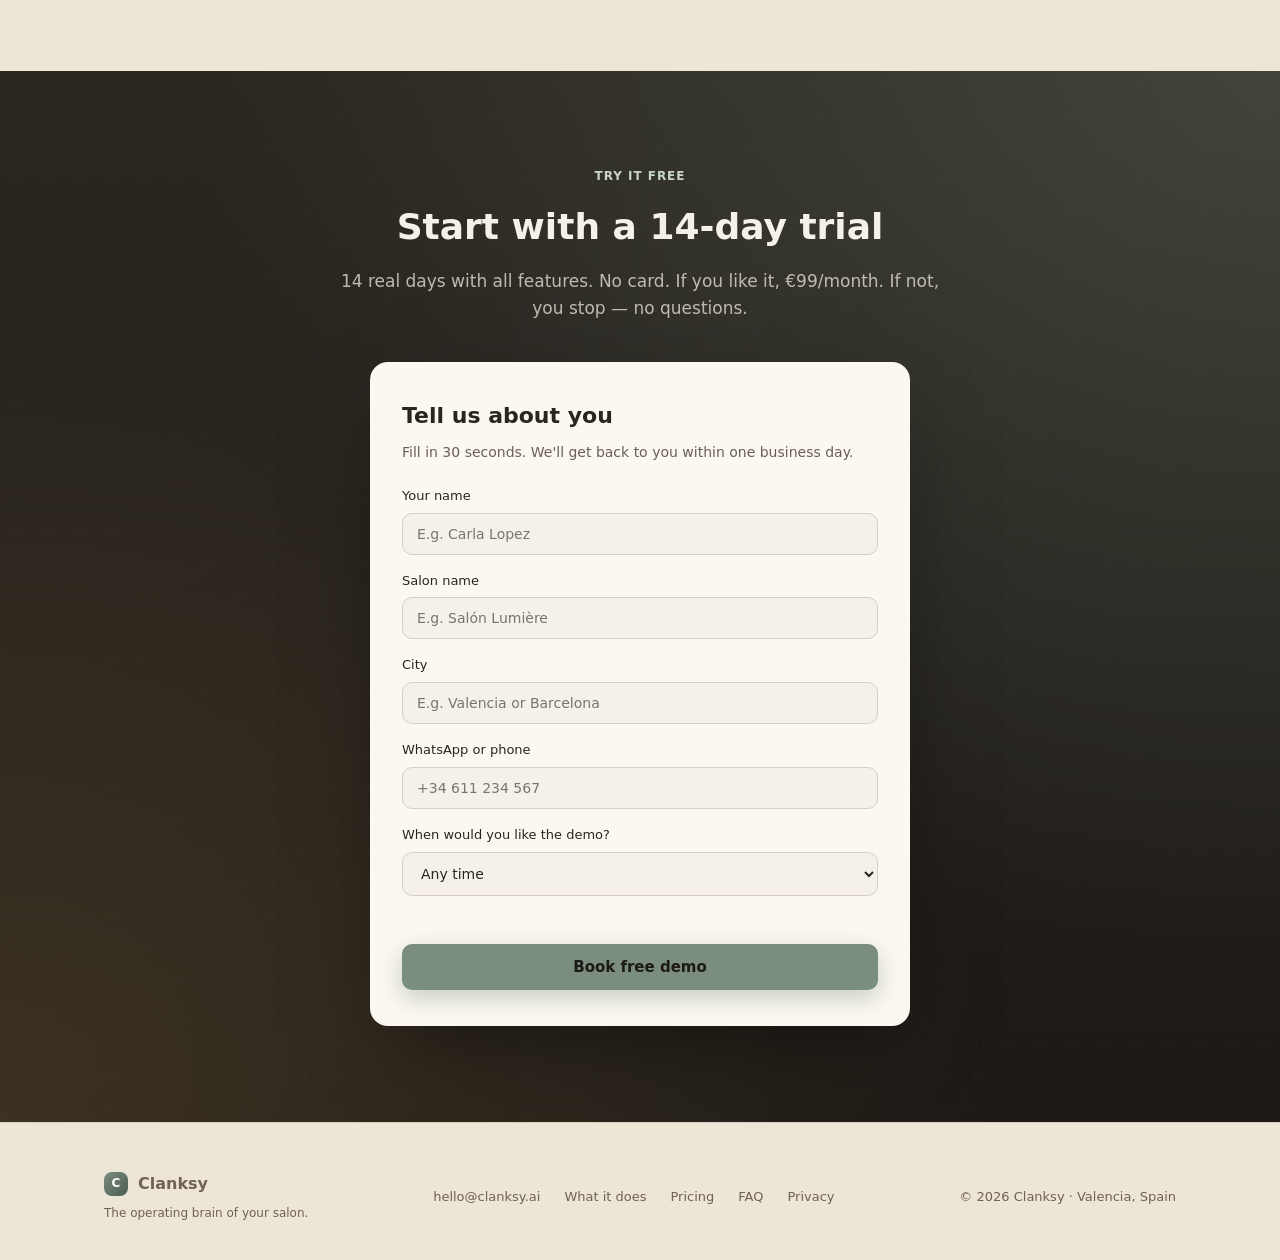
==== commit d8c2c35e: "Sync v2: hero ribilanciato + 4 post Predis cinematic-human + Casa Belluna" ====
--- a/en.html
+++ b/en.html
@@ -64,11 +64,11 @@
   <div class="wrap hero-grid">
     <div>
       <span class="eyebrow">For beauty salons · Spain</span>
-      <h1 class="h1">All your salon's marketing, done by <em>a single AI</em>.</h1>
+      <h1 class="h1">The <em>virtual assistant</em> that runs your salon.</h1>
       <p class="lead">
-        Creates branded Instagram posts, reels and carousels every week.
-        Replies to clients on WhatsApp and the phone. Remembers preferences,
-        offers, reviews. What an employee would do, in one app.
+        Replies on WhatsApp and the phone, takes bookings, remembers every
+        client, creates branded Instagram posts, handles reviews. One integrated
+        AI that does what an employee would, in one app.
       </p>
       <div class="btn-row">
         <a href="#demo" class="btn btn-primary">Start 14-day free trial</a>
@@ -122,12 +122,13 @@
 <section class="section" id="marketing">
   <div class="wrap">
     <div class="section-header">
-      <div class="section-eyebrow">Marketing automation</div>
+      <div class="section-eyebrow">One of its capabilities: social content</div>
       <h2 class="section-title">Branded Instagram posts, <em>ready in 30 seconds</em>.</h2>
       <p class="section-sub">
-        The AI generates images, carousels and reels based on your salon's real services. Logo,
-        colours and brand name applied automatically. You approve in the app with a tap, she publishes.
-        All examples below are generated by Clanksy's AI in real time.
+        Among the things Clanksy does every week is also generating images, carousels and reels
+        based on your salon's real services. Logo, colours and brand name applied automatically.
+        You approve in the app with a tap, she publishes. All examples below are generated by
+        Clanksy's AI in real time.
       </p>
     </div>
     <style>
@@ -145,7 +146,7 @@
       <div class="ig-card"><div class="ig-image"><img src="assets/predis-demo/02-lumiere-madrid.jpg" alt="Example post Salón Lumière Madrid" loading="lazy"></div><div class="ig-meta"><div class="salon">Salón Lumière · Madrid</div><div class="type">Facial promo · ES</div><span class="gen-time">generated in 22s</span></div></div>
       <div class="ig-card"><div class="ig-image"><img src="assets/predis-demo/03-mistral-barcelona.jpg" alt="Example post Barbería Mistral Barcelona" loading="lazy"></div><div class="ig-meta"><div class="salon">Barbería Mistral · Barcelona</div><div class="type">Men's look · ES</div><span class="gen-time">generated in 28s</span></div></div>
       <div class="ig-card"><div class="ig-image"><img src="assets/predis-demo/04-aurora-valencia.jpg" alt="Example post Aurora Studio Valencia" loading="lazy"></div><div class="ig-meta"><div class="salon">Aurora Studio · Valencia</div><div class="type">Summer colour trends · ES</div><span class="gen-time">generated in 31s</span></div></div>
-      <div class="ig-card"><div class="ig-image"><img src="assets/predis-demo/01-trattamento-viso.jpg" alt="Example post generic beauty centre" loading="lazy"></div><div class="ig-meta"><div class="salon">Beauty centre · IT</div><div class="type">Hydrating promo · IT</div><span class="gen-time">generated in 16s</span></div></div>
+      <div class="ig-card"><div class="ig-image"><img src="assets/predis-demo/05-belluna-sevilla.jpg" alt="Example post Casa Belluna Sevilla" loading="lazy"></div><div class="ig-meta"><div class="salon">Casa Belluna · Sevilla</div><div class="type">Semi-permanent manicure · ES</div><span class="gen-time">generated in 18s</span></div></div>
     </div>
     <p class="section-sub" style="margin-top:36px;font-size:15px;text-align:left;">
       <strong>What you see above is exactly what the owner gets in the app, ready to approve.</strong>
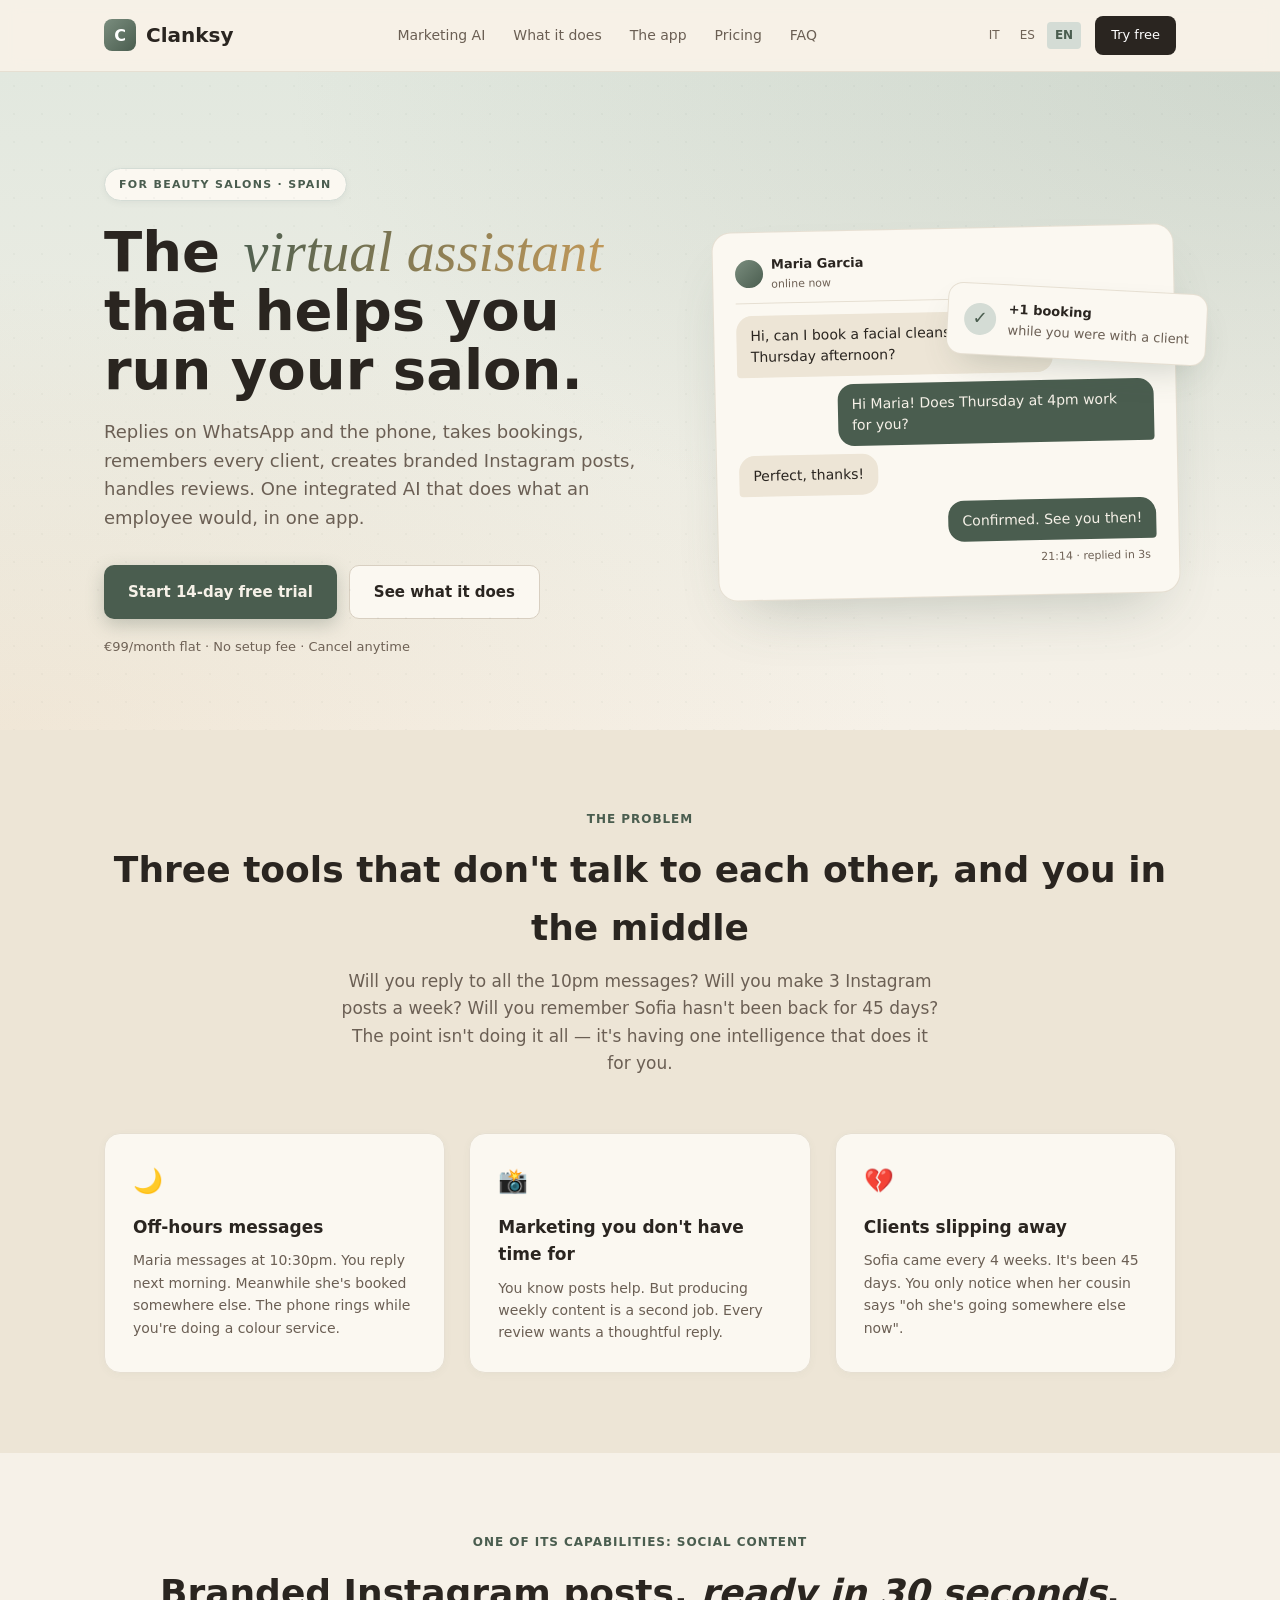
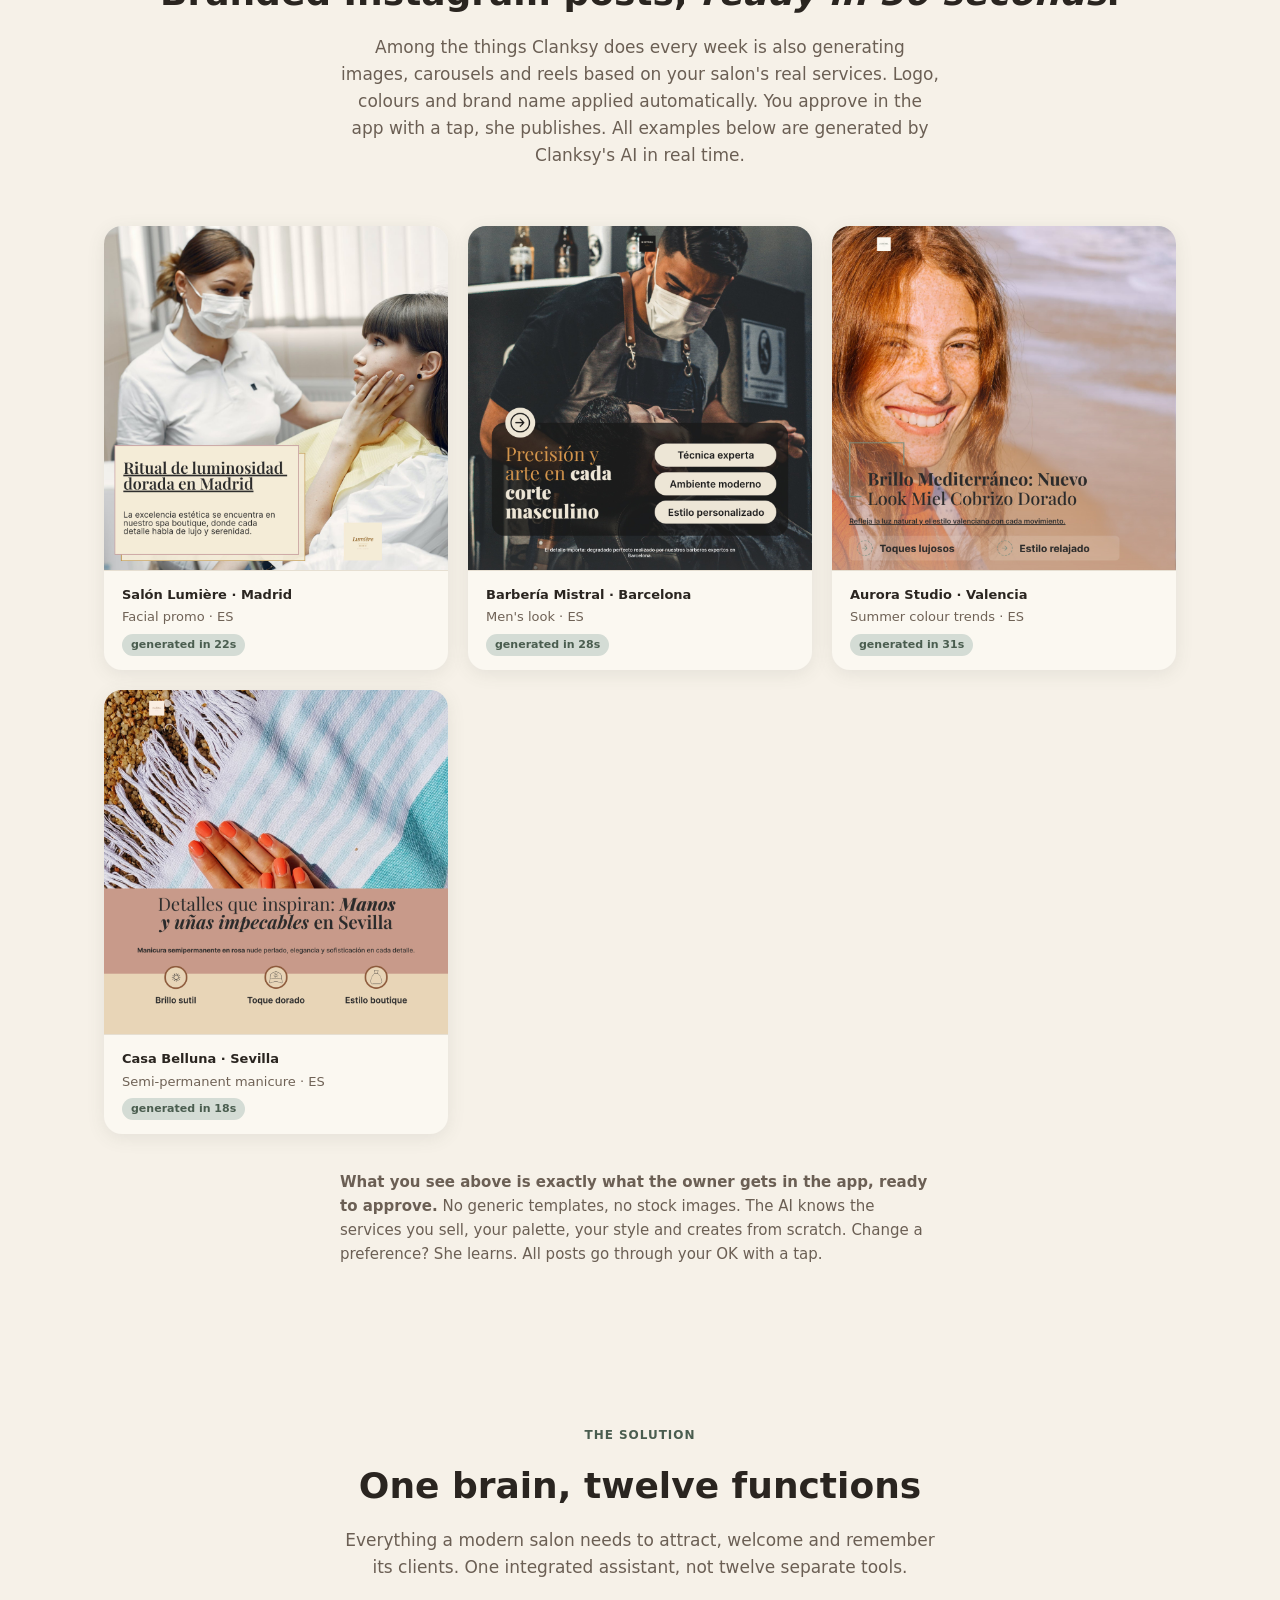
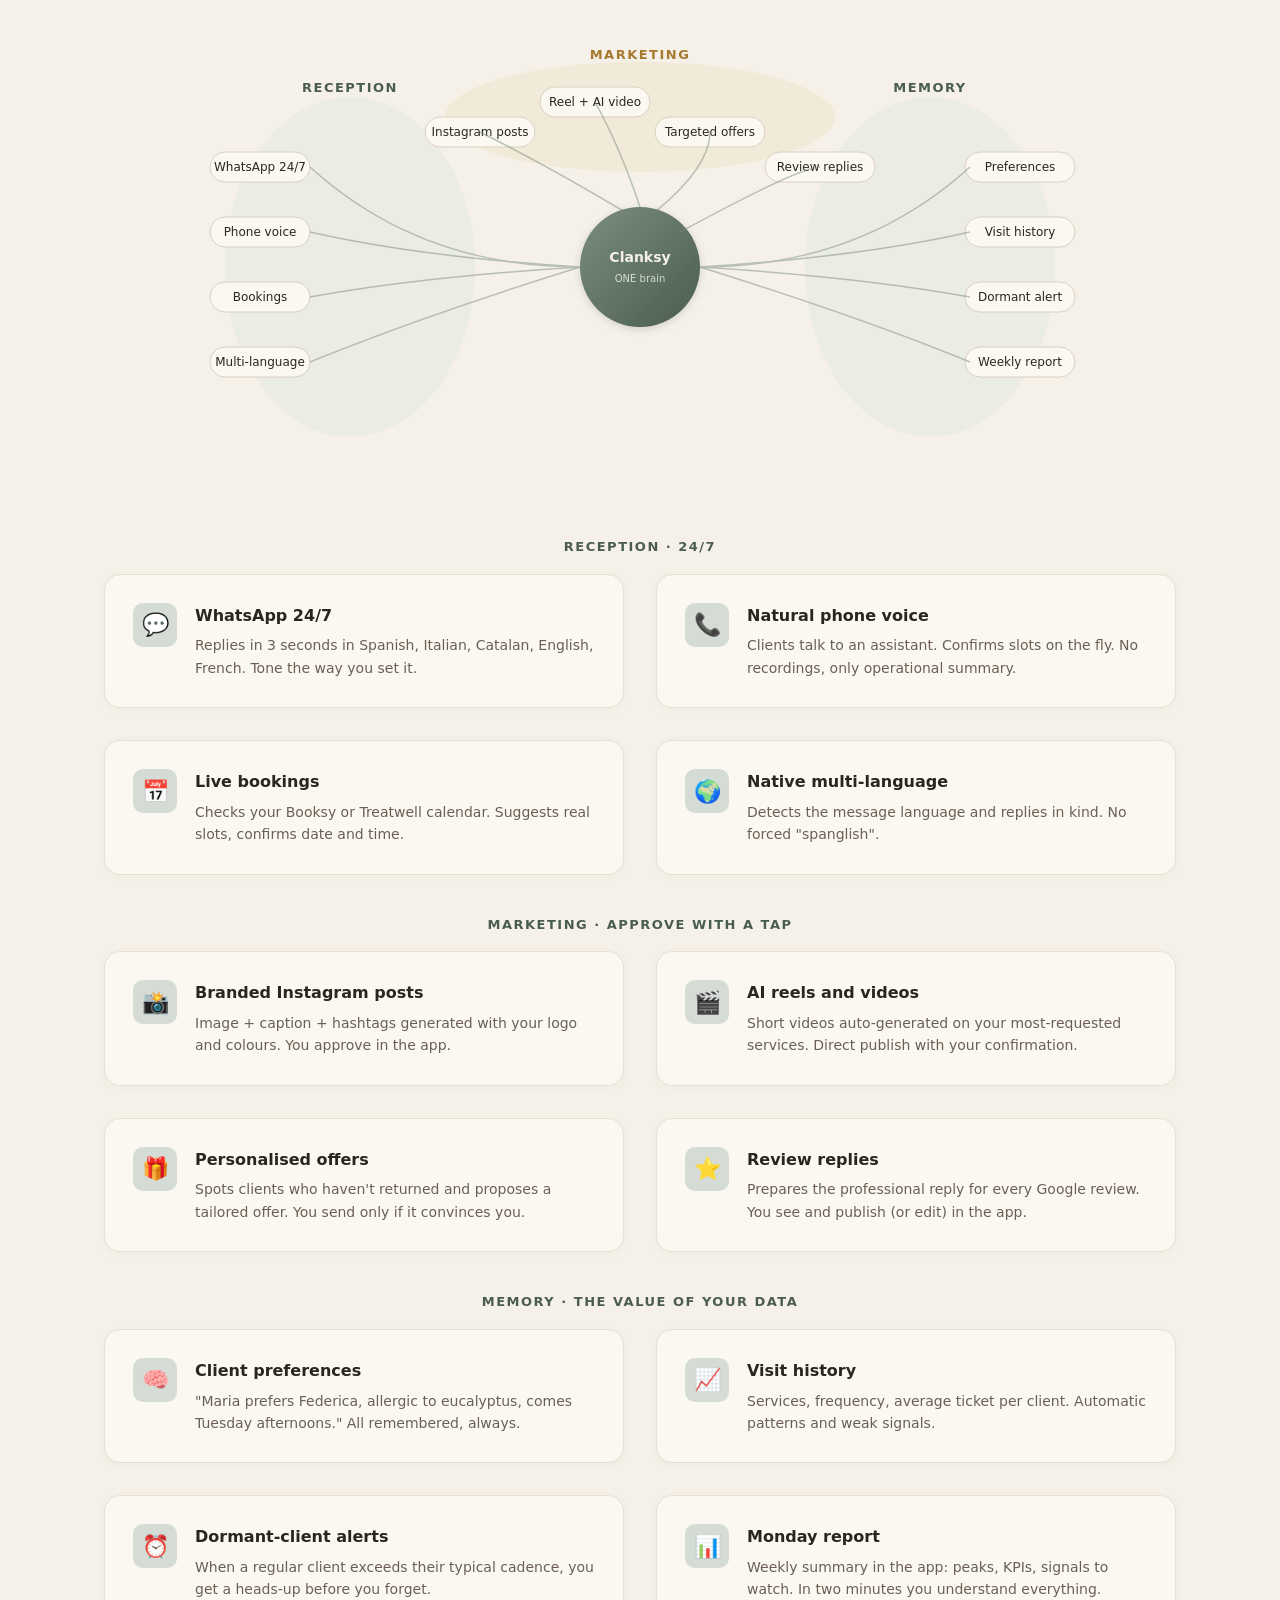
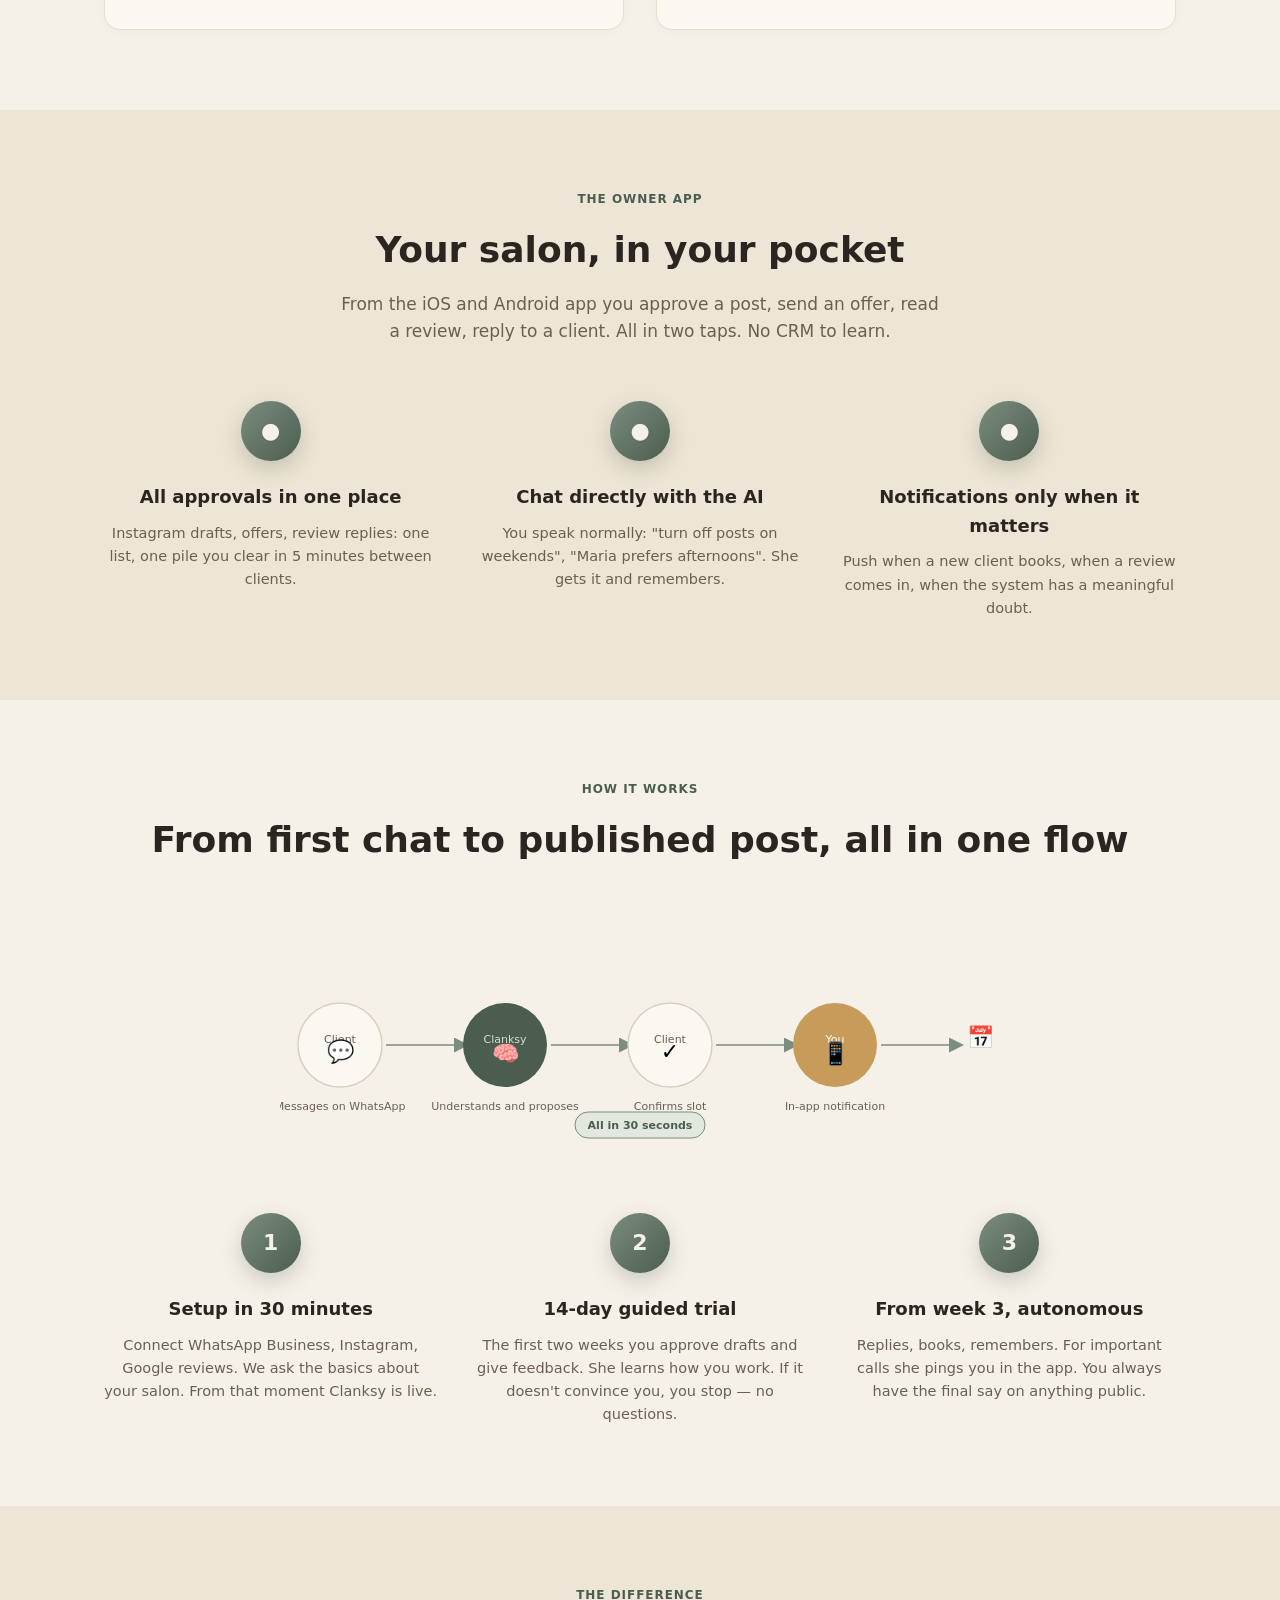
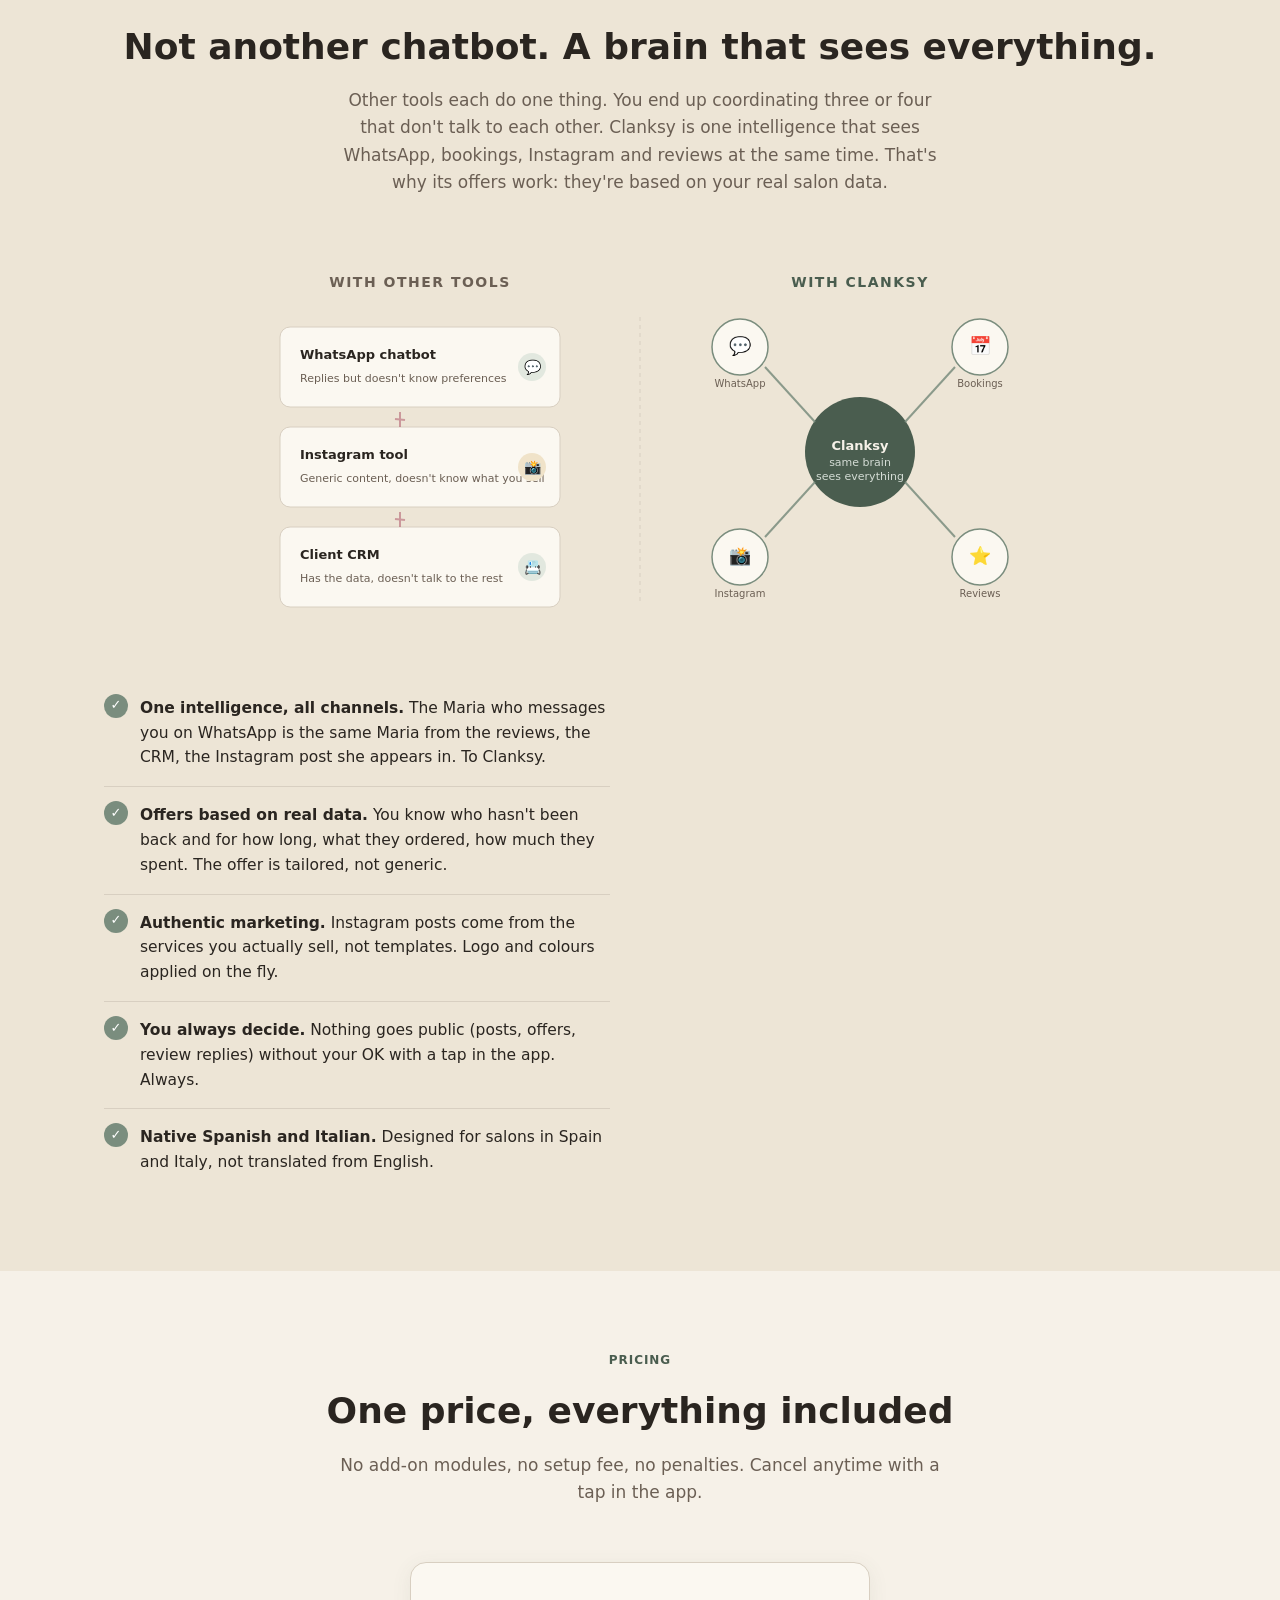
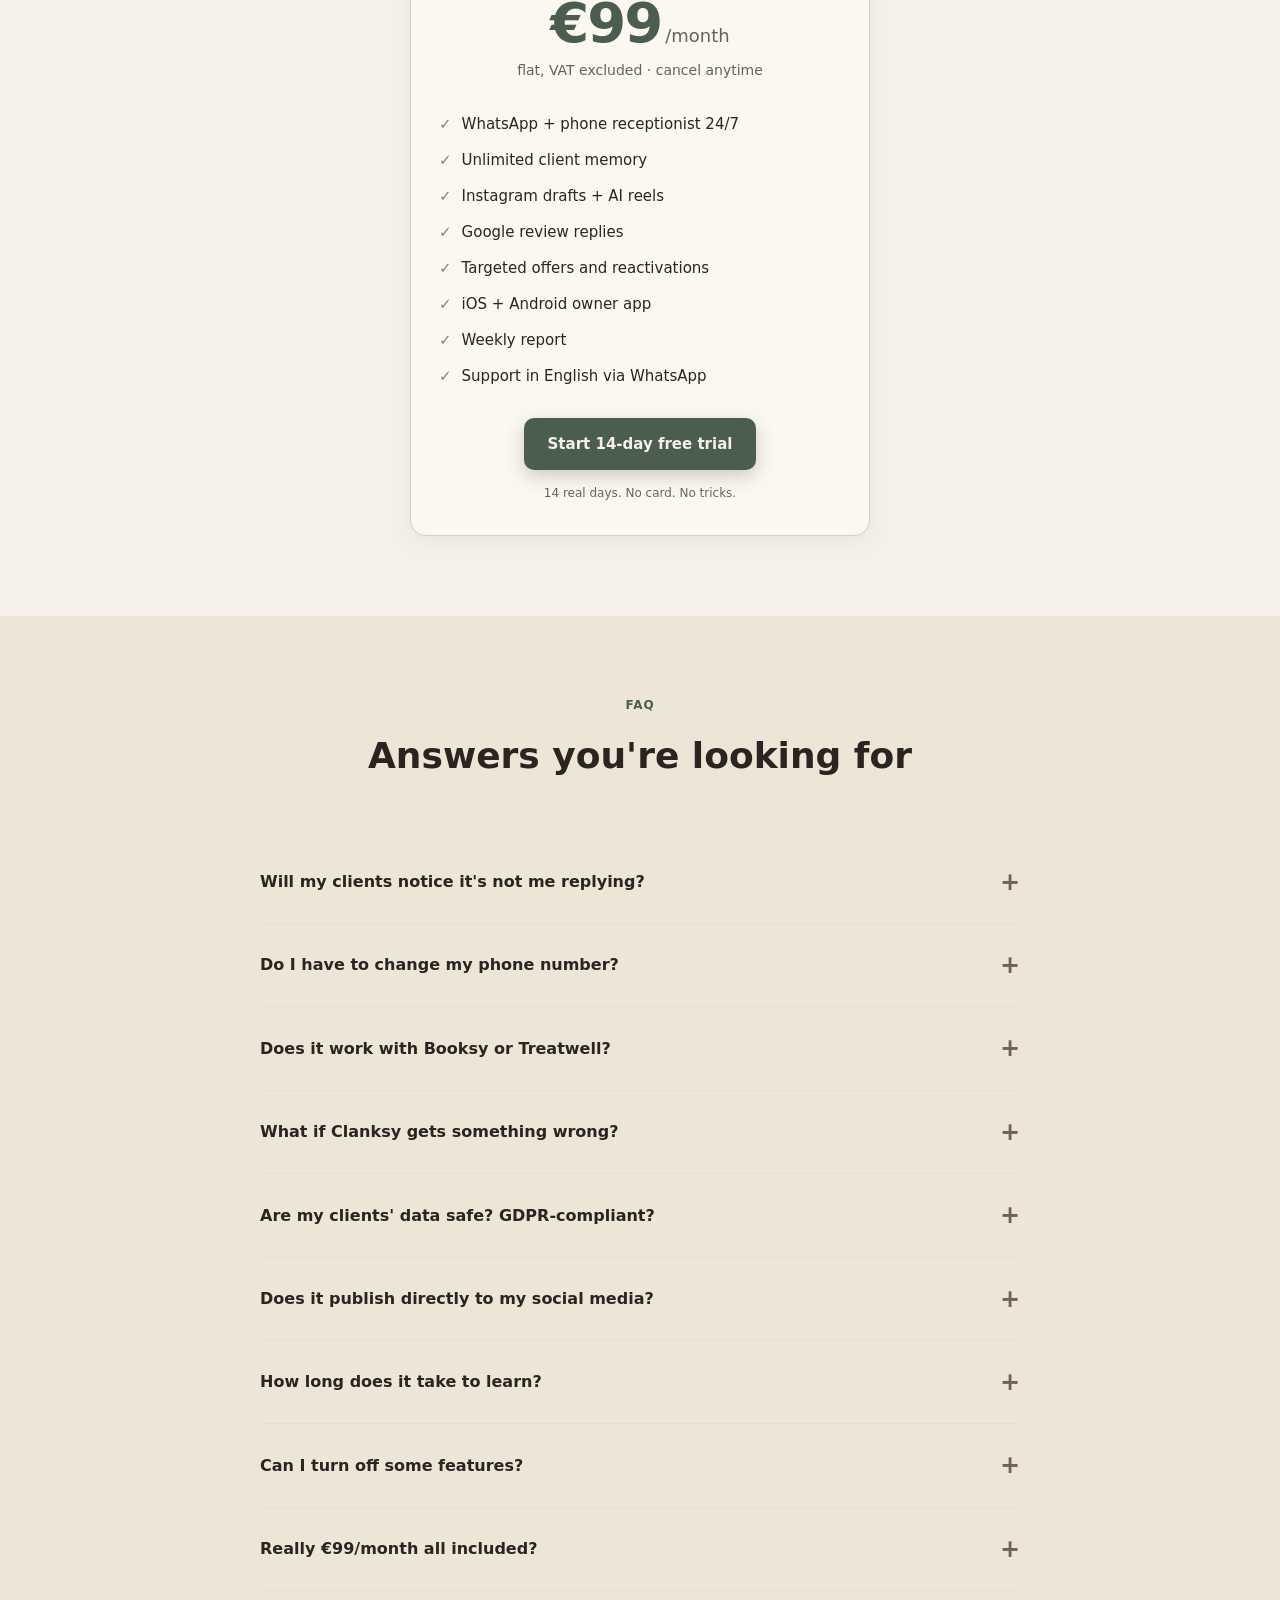
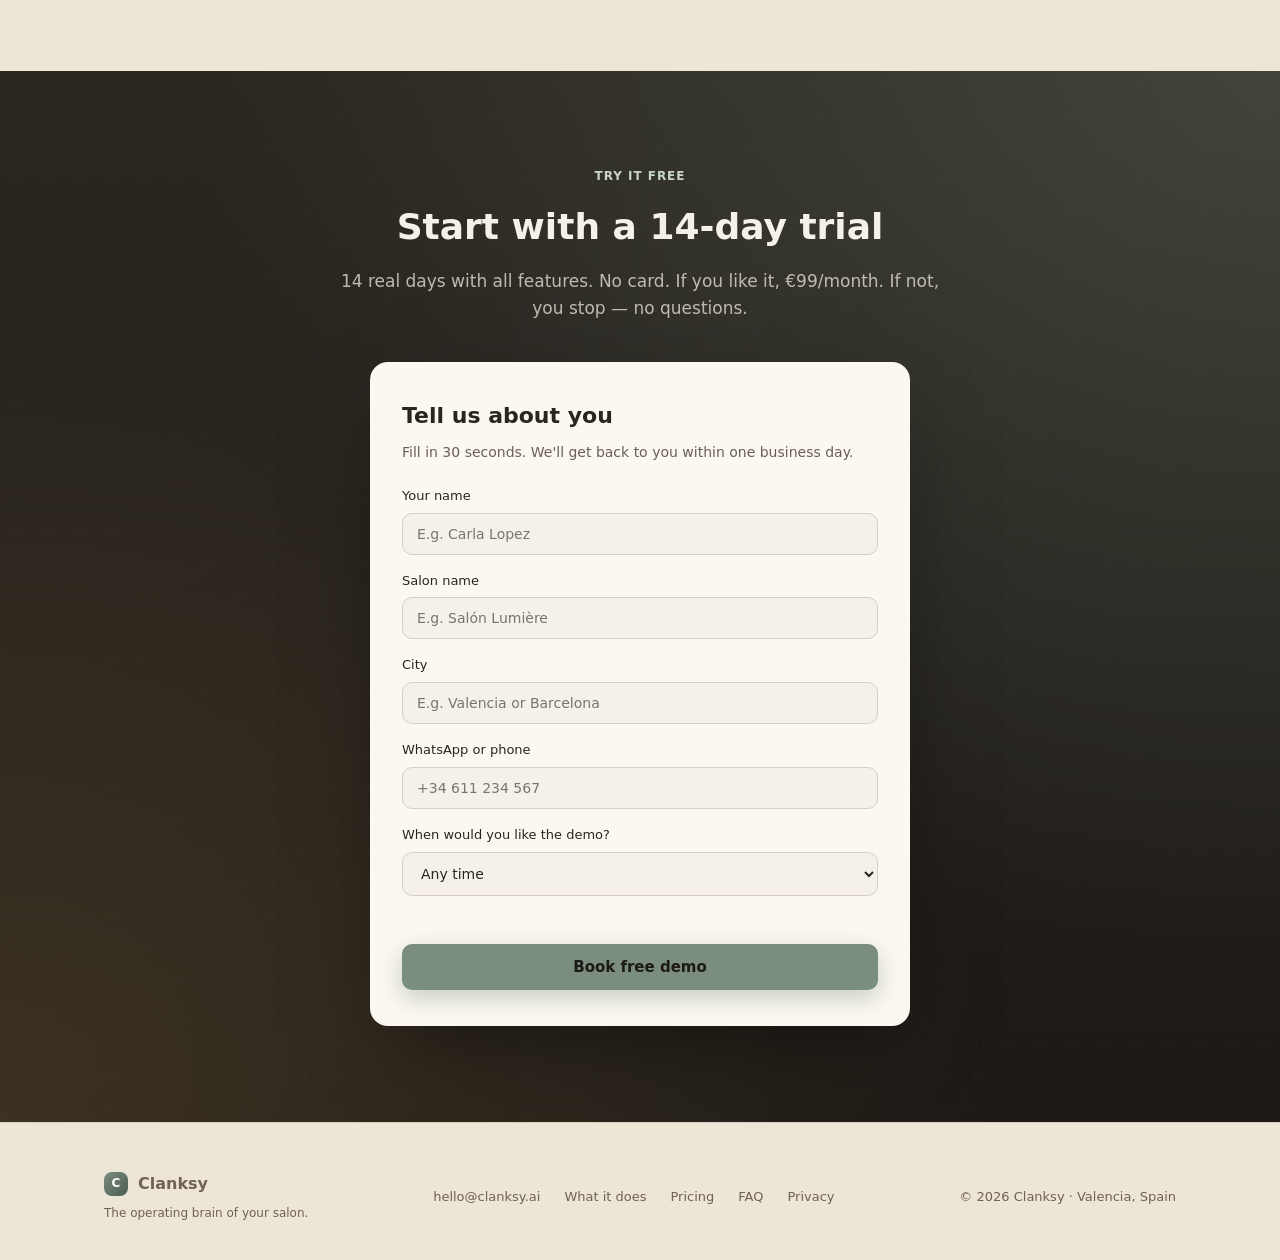
==== commit 0d99788d: "Sync: hero 'ti aiuta a gestire'" ====
--- a/en.html
+++ b/en.html
@@ -64,7 +64,7 @@
   <div class="wrap hero-grid">
     <div>
       <span class="eyebrow">For beauty salons · Spain</span>
-      <h1 class="h1">The <em>virtual assistant</em> that runs your salon.</h1>
+      <h1 class="h1">The <em>virtual assistant</em> that helps you run your salon.</h1>
       <p class="lead">
         Replies on WhatsApp and the phone, takes bookings, remembers every
         client, creates branded Instagram posts, handles reviews. One integrated
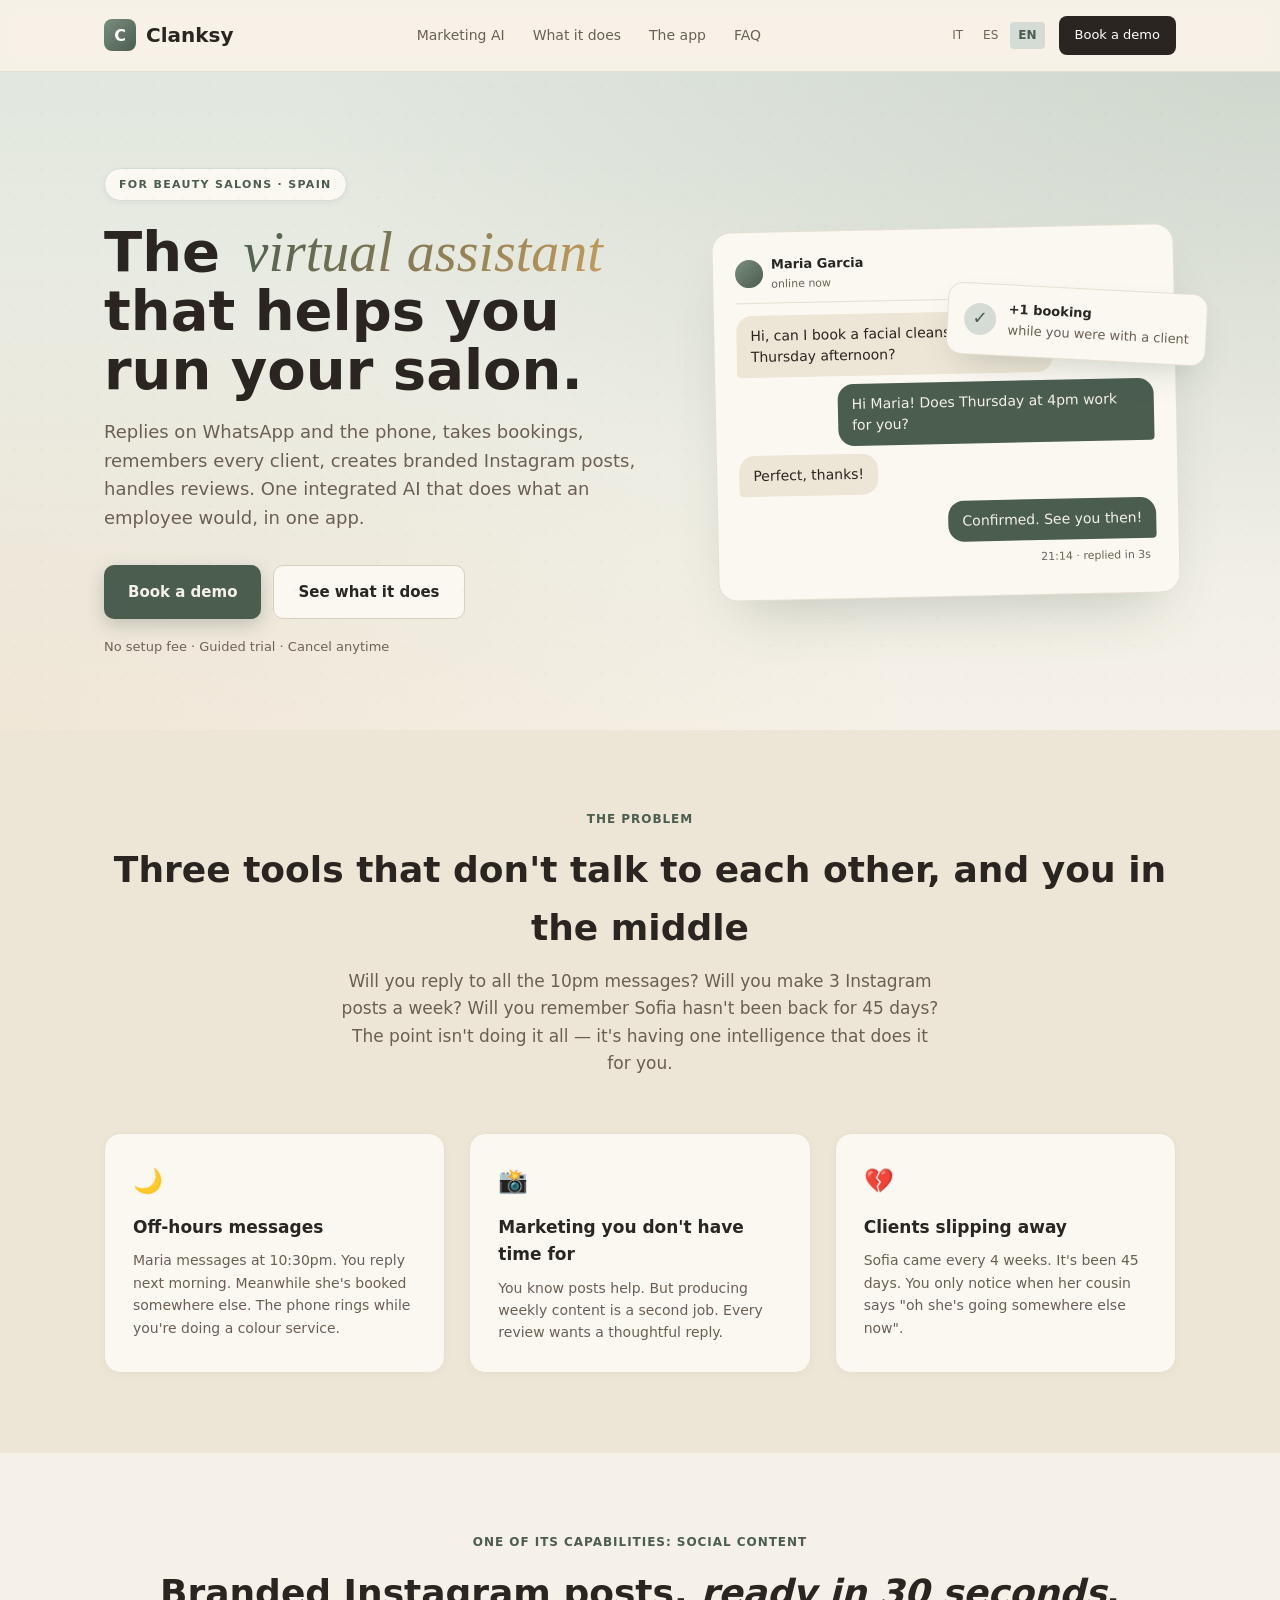
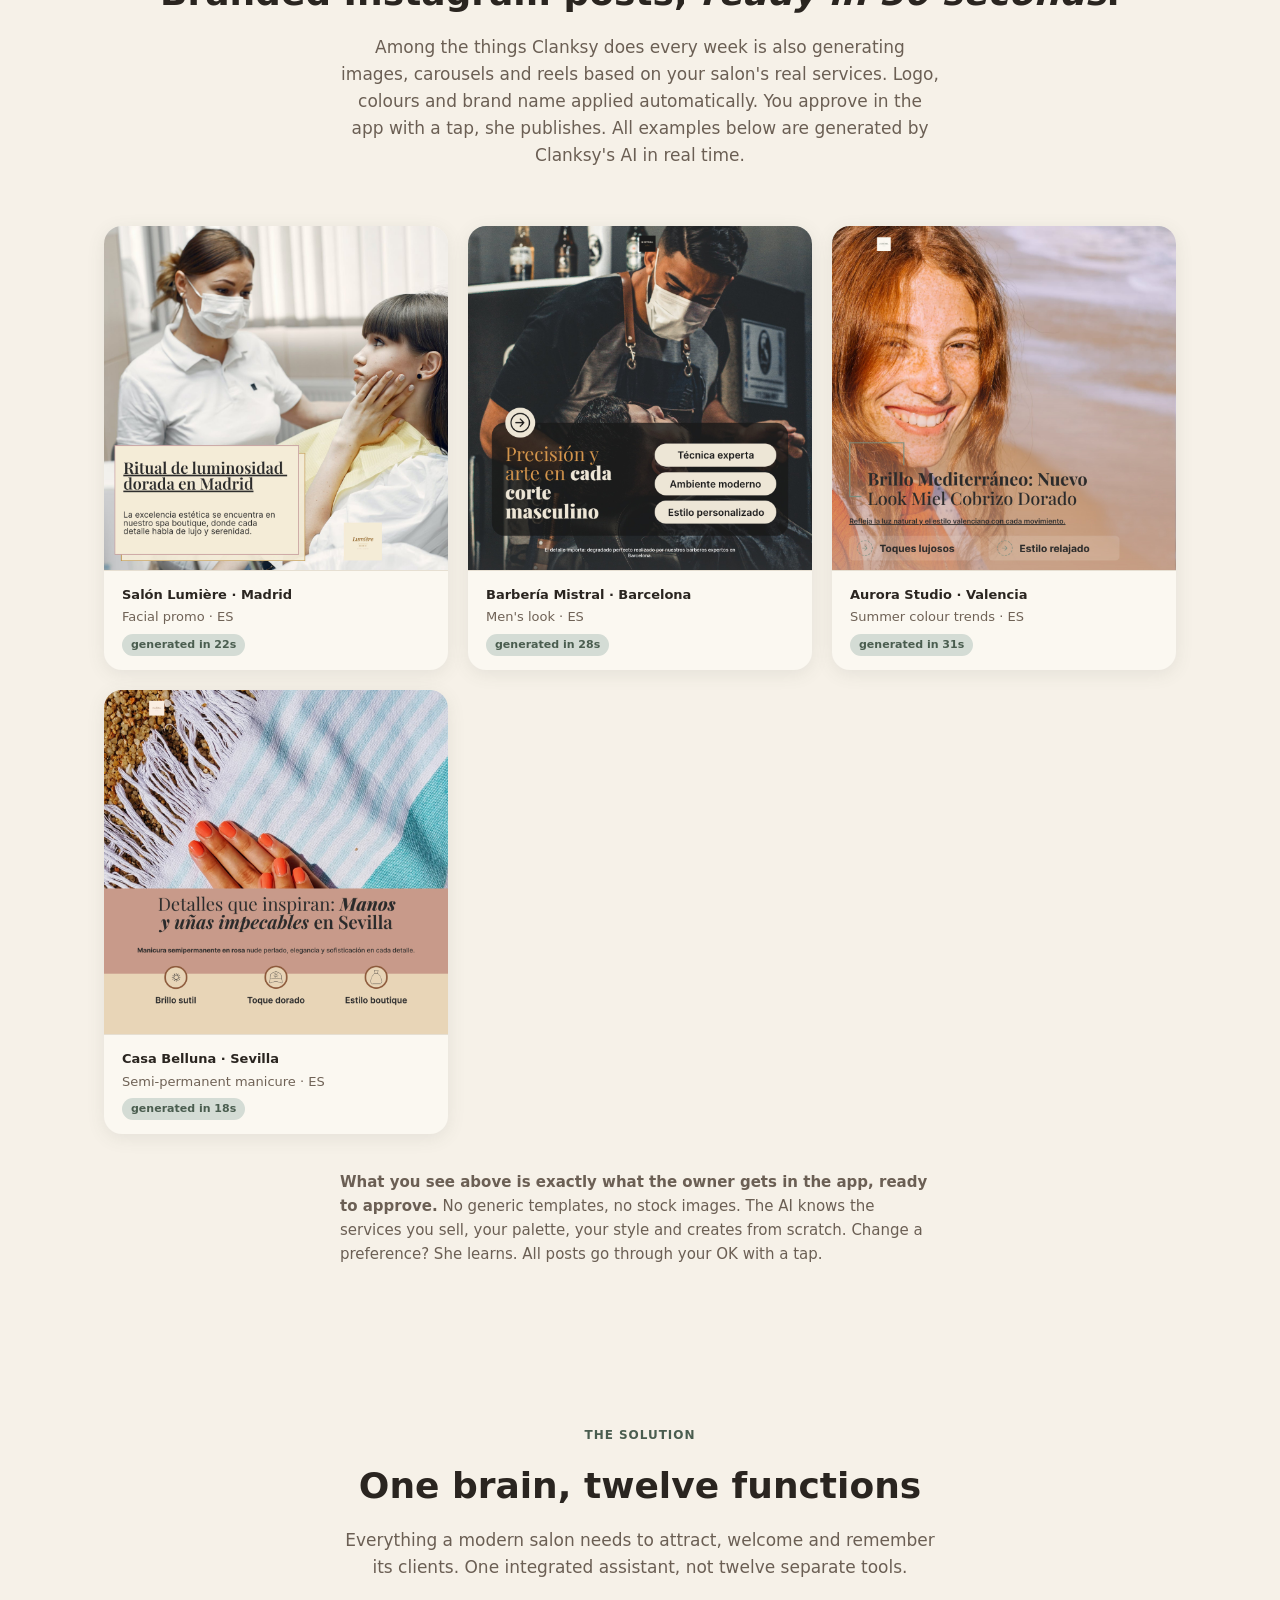
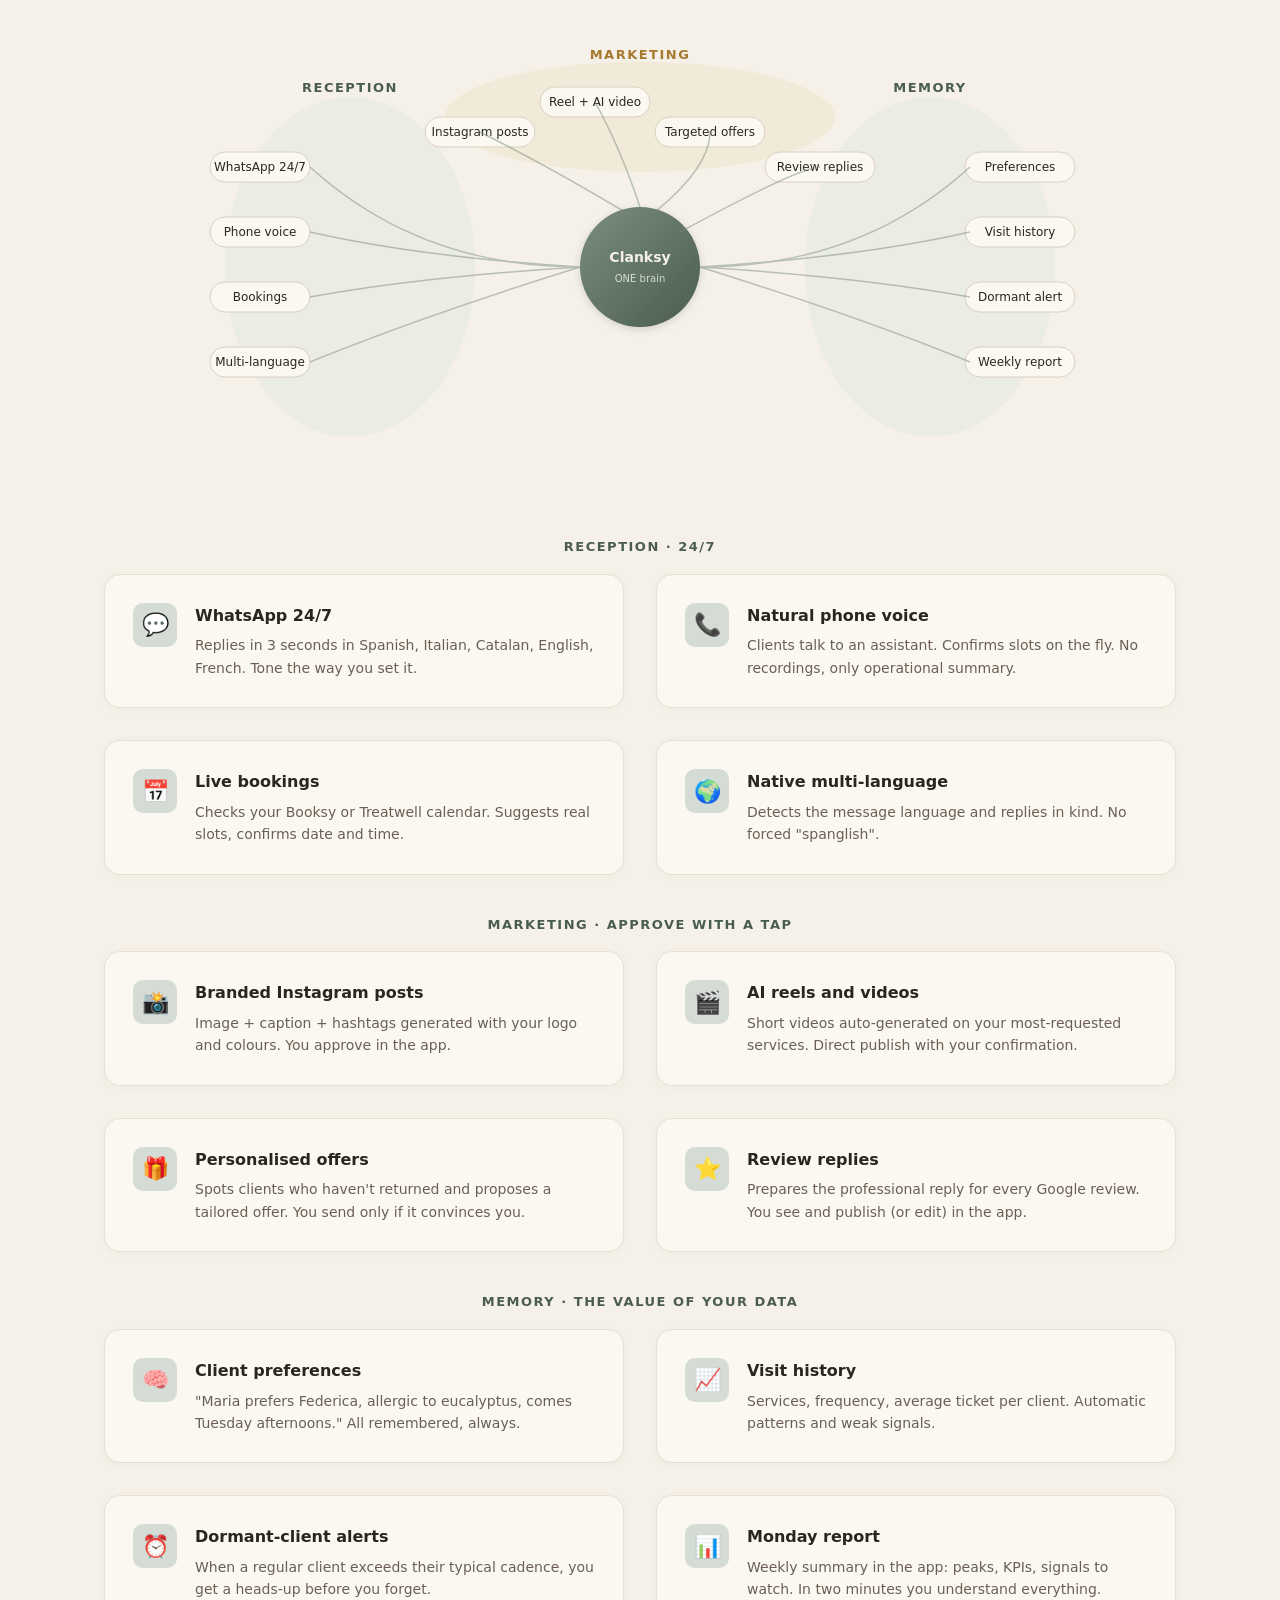
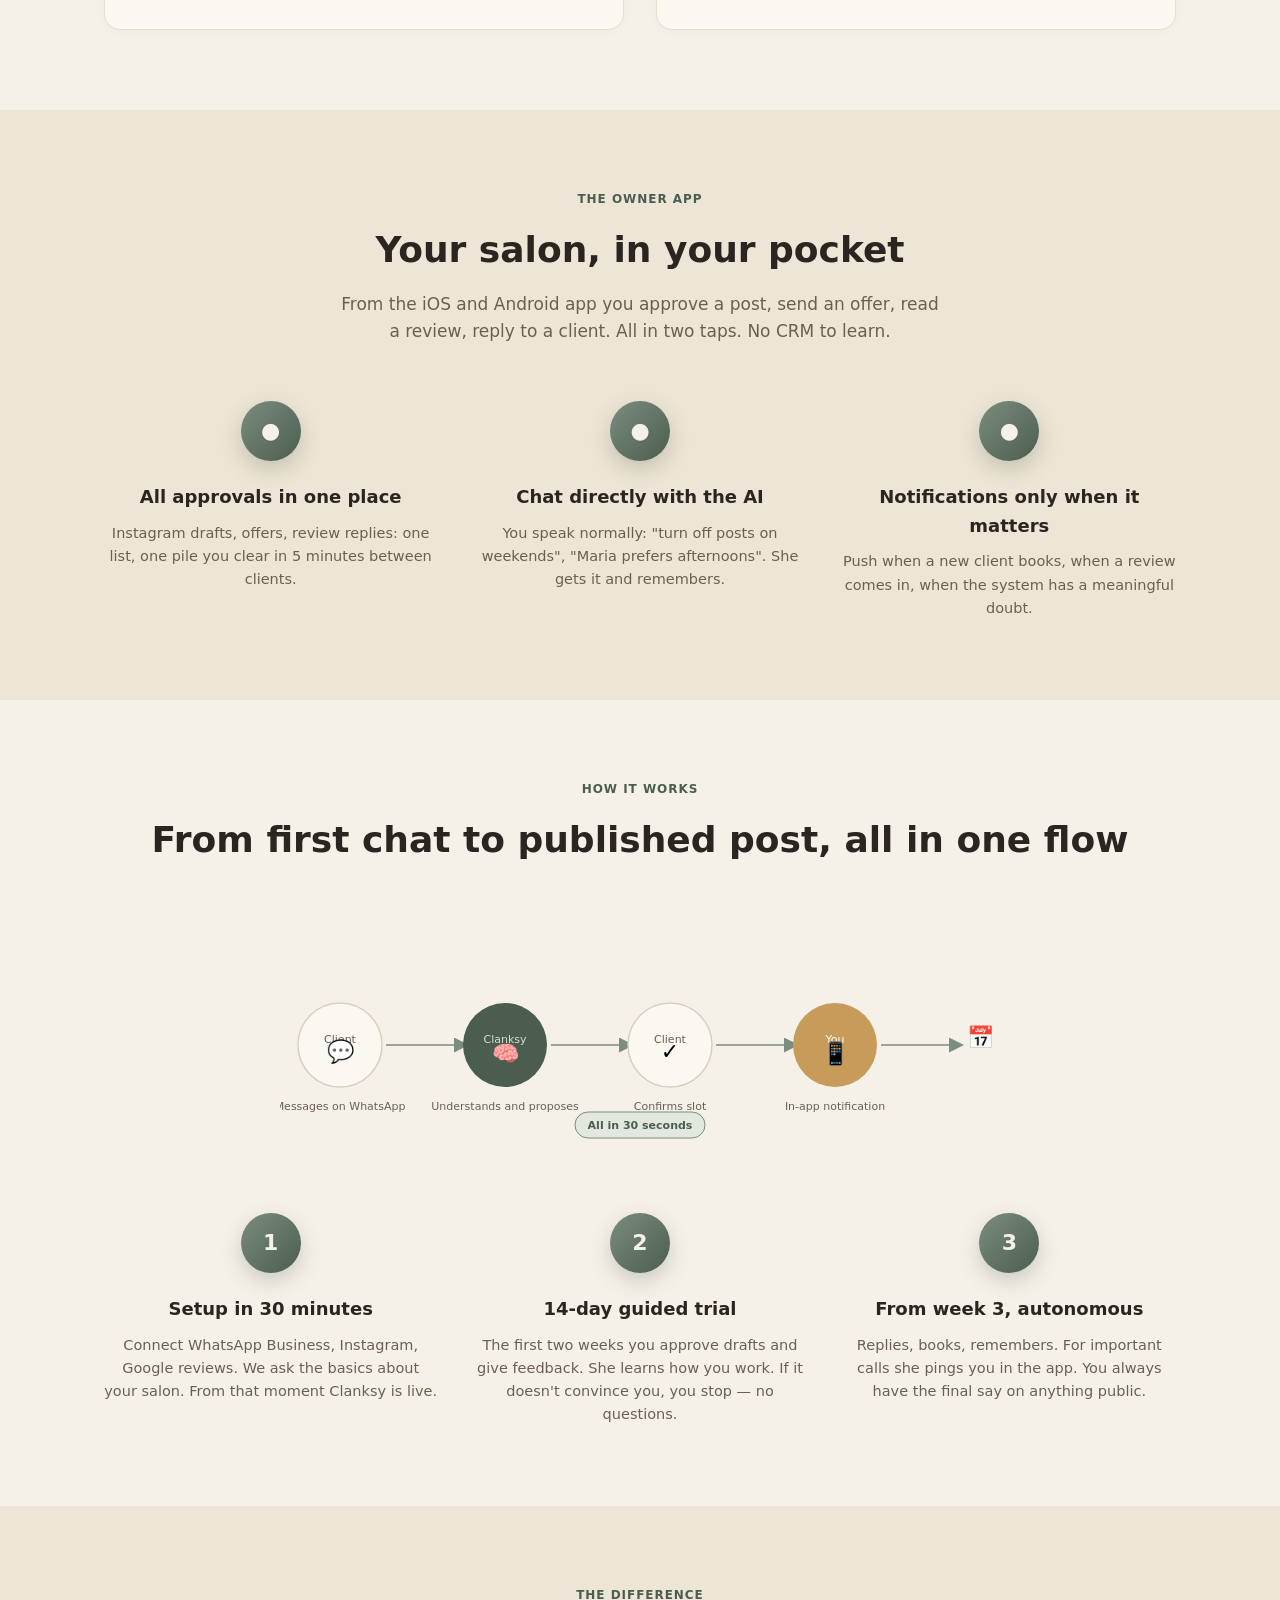
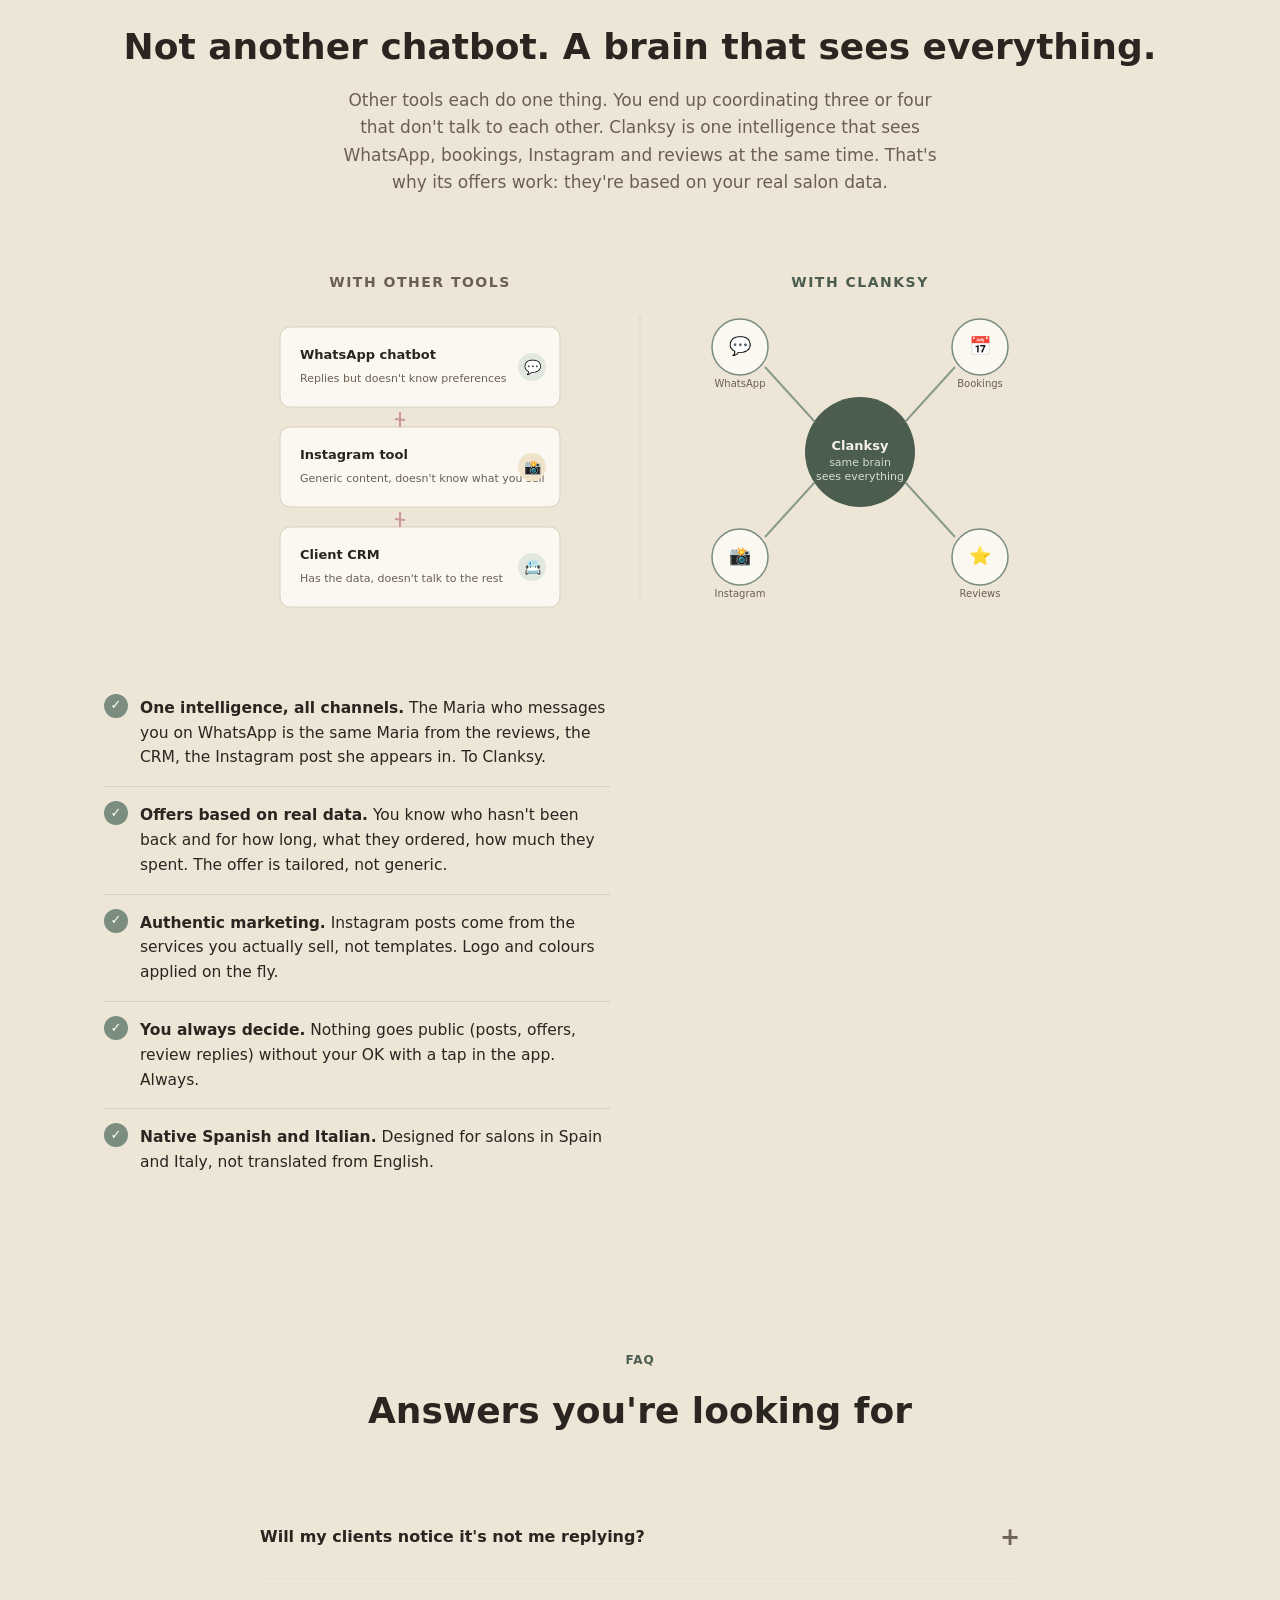
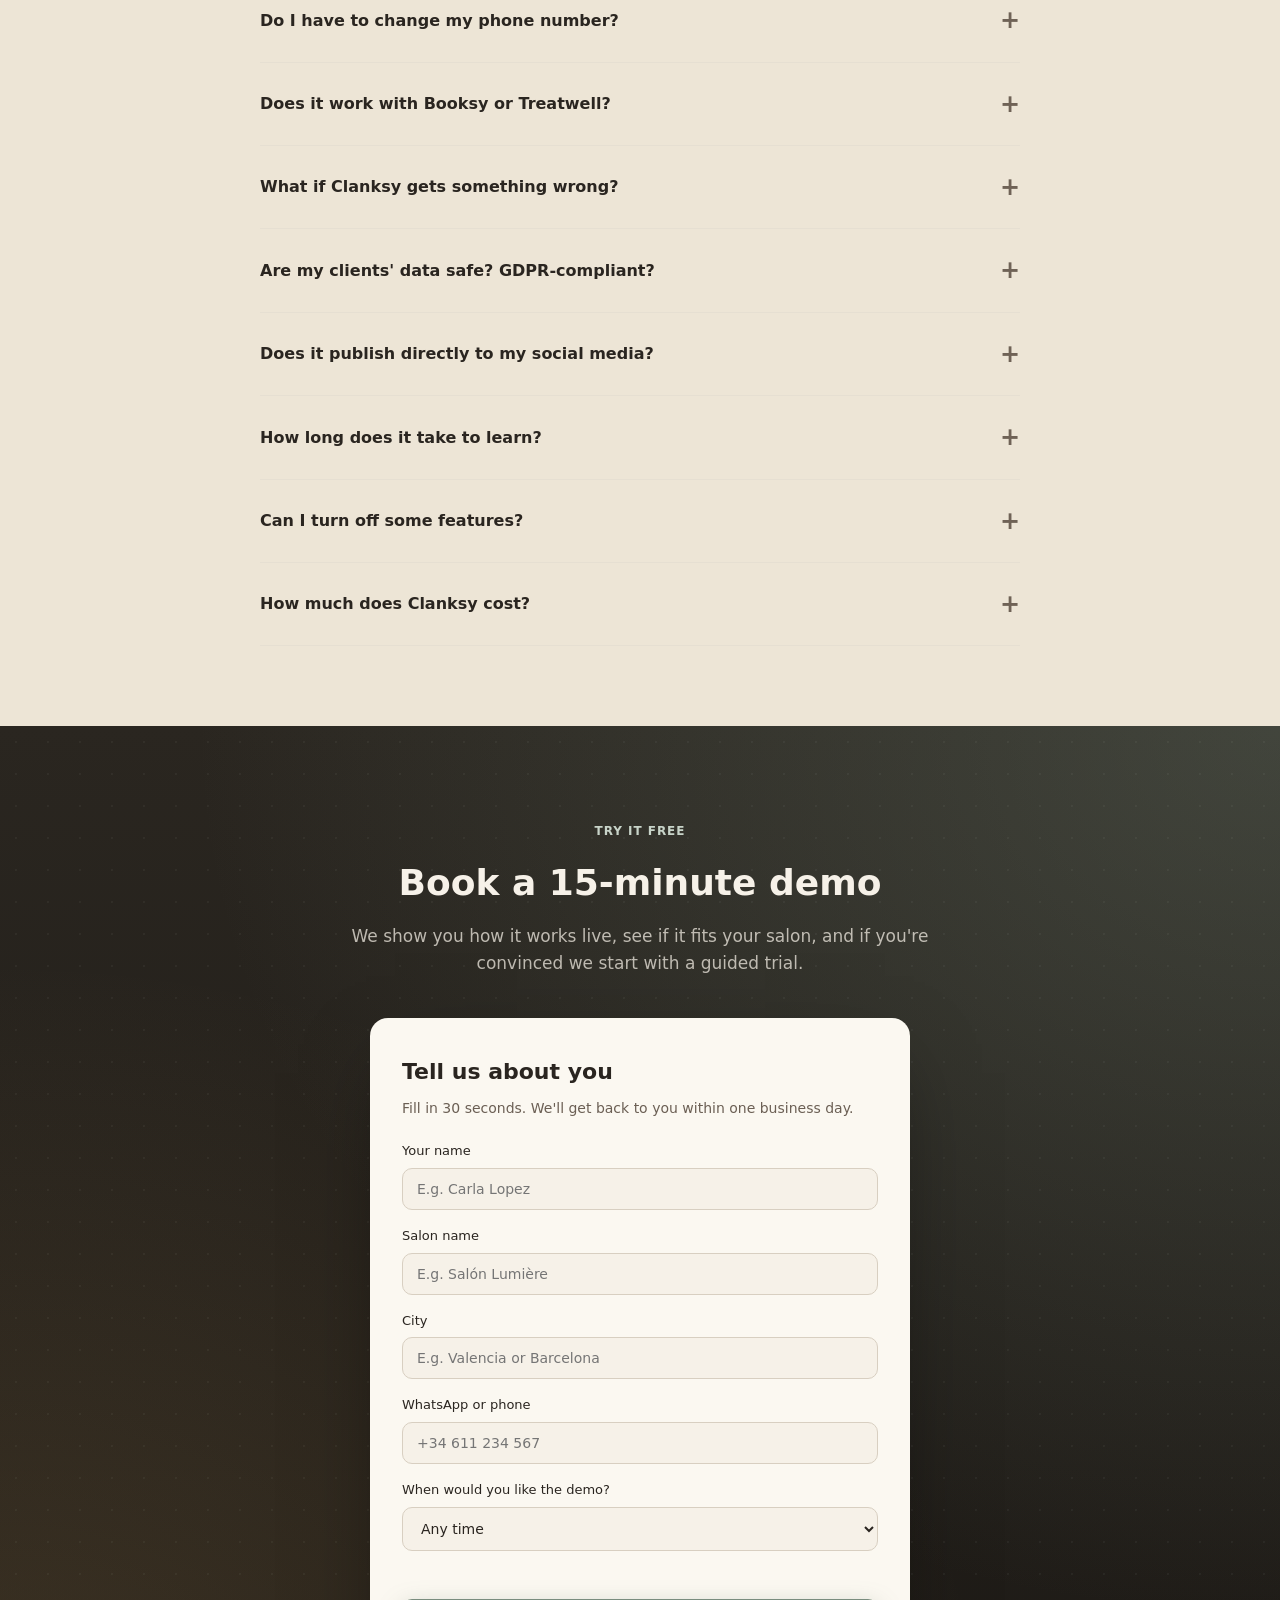
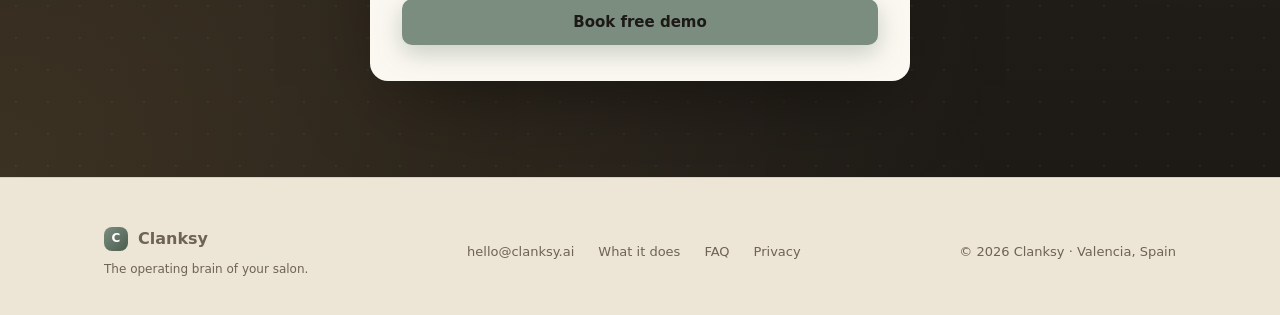
==== commit ca6f9443: "Sync: rimosso prezzo + CTA Prenota demo" ====
--- a/en.html
+++ b/en.html
@@ -4,9 +4,9 @@
 <meta charset="UTF-8">
 <meta name="viewport" content="width=device-width, initial-scale=1, viewport-fit=cover">
 <title>Clanksy · The operating brain for your salon</title>
-<meta name="description" content="A single mobile app that answers on WhatsApp and the phone, remembers every client, creates Instagram posts and gives you the weekly report. €99/month flat. For beauty salons in Spain.">
+<meta name="description" content="A single mobile app that answers on WhatsApp and the phone, remembers every client, creates Instagram posts and gives you the weekly report. For beauty salons in Spain.">
 <meta property="og:title" content="Clanksy · The operating brain for your salon">
-<meta property="og:description" content="One app, one brain. WhatsApp + phone + Instagram + reviews handled by the same intelligence. €99/month flat, no setup.">
+<meta property="og:description" content="One app, one brain. WhatsApp + phone + Instagram + reviews handled by the same intelligence.">
 <meta property="og:type" content="website">
 <meta property="og:url" content="https://clanksy.ai/en">
 <link rel="alternate" hreflang="it" href="https://clanksy.ai/">
@@ -44,7 +44,6 @@
       <a href="#marketing">Marketing AI</a>
       <a href="#cosa-fa">What it does</a>
       <a href="#app">The app</a>
-      <a href="#prezzo">Pricing</a>
       <a href="#faq">FAQ</a>
     </nav>
     <div style="display:flex;gap:14px;align-items:center;">
@@ -53,7 +52,7 @@
         <a href="/es">ES</a>
         <a href="/en" class="active">EN</a>
       </div>
-      <a href="#demo" class="nav-cta">Try free</a>
+      <a href="#demo" class="nav-cta">Book a demo</a>
     </div>
   </div>
 </header>
@@ -71,11 +70,11 @@
         AI that does what an employee would, in one app.
       </p>
       <div class="btn-row">
-        <a href="#demo" class="btn btn-primary">Start 14-day free trial</a>
+        <a href="#demo" class="btn btn-primary">Book a demo</a>
         <a href="#cosa-fa" class="btn btn-secondary">See what it does</a>
       </div>
       <p style="margin-top:18px;font-size:13px;color:var(--c-text-muted);">
-        €99/month flat · No setup fee · Cancel anytime
+        No setup fee · Guided trial · Cancel anytime
       </p>
     </div>
     <div class="hero-illu">
@@ -334,32 +333,6 @@
   </div>
 </section>
 
-<section class="section" id="prezzo">
-  <div class="wrap">
-    <div class="section-header">
-      <div class="section-eyebrow">Pricing</div>
-      <h2 class="section-title">One price, everything included</h2>
-      <p class="section-sub">No add-on modules, no setup fee, no penalties. Cancel anytime with a tap in the app.</p>
-    </div>
-    <div class="pricing-card">
-      <div class="pricing-price">€99<span class="unit">/month</span></div>
-      <div class="pricing-tagline">flat, VAT excluded · cancel anytime</div>
-      <ul class="pricing-includes">
-        <li>WhatsApp + phone receptionist 24/7</li>
-        <li>Unlimited client memory</li>
-        <li>Instagram drafts + AI reels</li>
-        <li>Google review replies</li>
-        <li>Targeted offers and reactivations</li>
-        <li>iOS + Android owner app</li>
-        <li>Weekly report</li>
-        <li>Support in English via WhatsApp</li>
-      </ul>
-      <div style="margin-top:24px;"><a href="#demo" class="btn btn-primary" style="display:inline-block;">Start 14-day free trial</a></div>
-      <p style="margin-top:14px;font-size:12px;color:var(--c-text-muted);">14 real days. No card. No tricks.</p>
-    </div>
-  </div>
-</section>
-
 <section class="section section-tinted" id="faq">
   <div class="wrap">
     <div class="section-header">
@@ -375,7 +348,7 @@
       <details class="faq-item"><summary>Does it publish directly to my social media?</summary><div class="answer">Yes, but only after your confirmation tap in the app. You connect Instagram at the start with one guided Facebook login. From that point Clanksy can publish the post you just approved directly to your account, without having to go through Meta Business Suite.</div></details>
       <details class="faq-item"><summary>How long does it take to learn?</summary><div class="answer">Initial setup is 30 minutes, we do it together via WhatsApp. The first two weeks are adaptation. From week three she's autonomous. You control everything from the app, two taps.</div></details>
       <details class="faq-item"><summary>Can I turn off some features?</summary><div class="answer">Yes, anytime, from the app. You can switch off individual features or all of them. The core receptionist stays on always so you don't lose bookings.</div></details>
-      <details class="faq-item"><summary>Really €99/month all included?</summary><div class="answer">Yes. No setup, no add-on modules, no per-message fee. The only thing not included is the cost of Meta-billed WhatsApp Business outbound template messages (reactivations/promos): typically €0.04-0.08 per message sent, and you decide how many to send with a confirmation tap.</div></details>
+      <details class="faq-item"><summary>How much does Clanksy cost?</summary><div class="answer">We're still finalising pricing. In this early phase we work with a limited number of pilot salons: get in touch via the form below, we'll walk you through how it works and decide together if it makes sense.</div></details>
     </div>
   </div>
 </section>
@@ -384,8 +357,8 @@
   <div class="wrap">
     <div class="section-header" style="margin-bottom:0;">
       <div class="section-eyebrow">Try it free</div>
-      <h2 class="section-title">Start with a 14-day trial</h2>
-      <p class="section-sub">14 real days with all features. No card. If you like it, €99/month. If not, you stop — no questions.</p>
+      <h2 class="section-title">Book a 15-minute demo</h2>
+      <p class="section-sub">We show you how it works live, see if it fits your salon, and if you're convinced we start with a guided trial.</p>
     </div>
     <form class="form-card" id="demo-form" onsubmit="return submitDemo(event)">
       <h3>Tell us about you</h3>
@@ -413,7 +386,6 @@
     <div style="display:flex;gap:24px;flex-wrap:wrap;">
       <a href="mailto:hello@clanksy.ai">hello@clanksy.ai</a>
       <a href="#cosa-fa">What it does</a>
-      <a href="#prezzo">Pricing</a>
       <a href="#faq">FAQ</a>
       <a href="/privacy">Privacy</a>
     </div>
